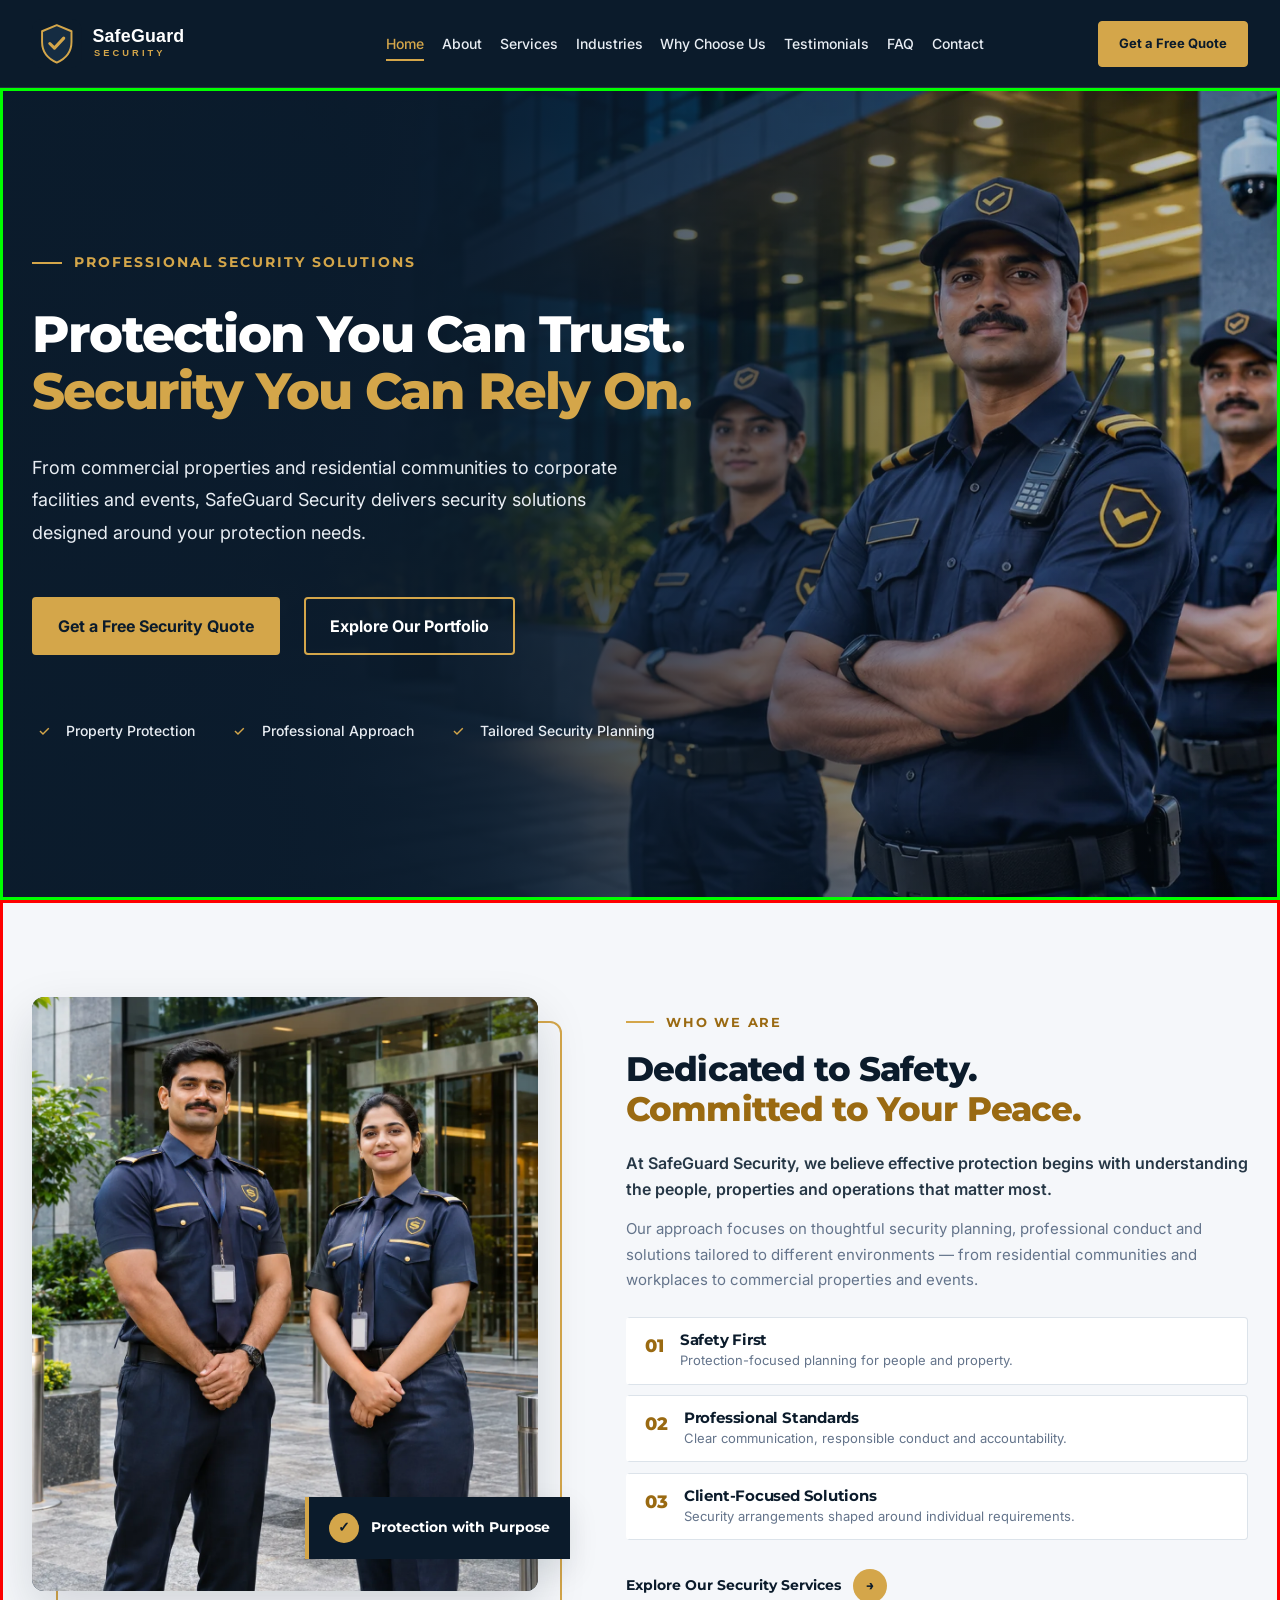
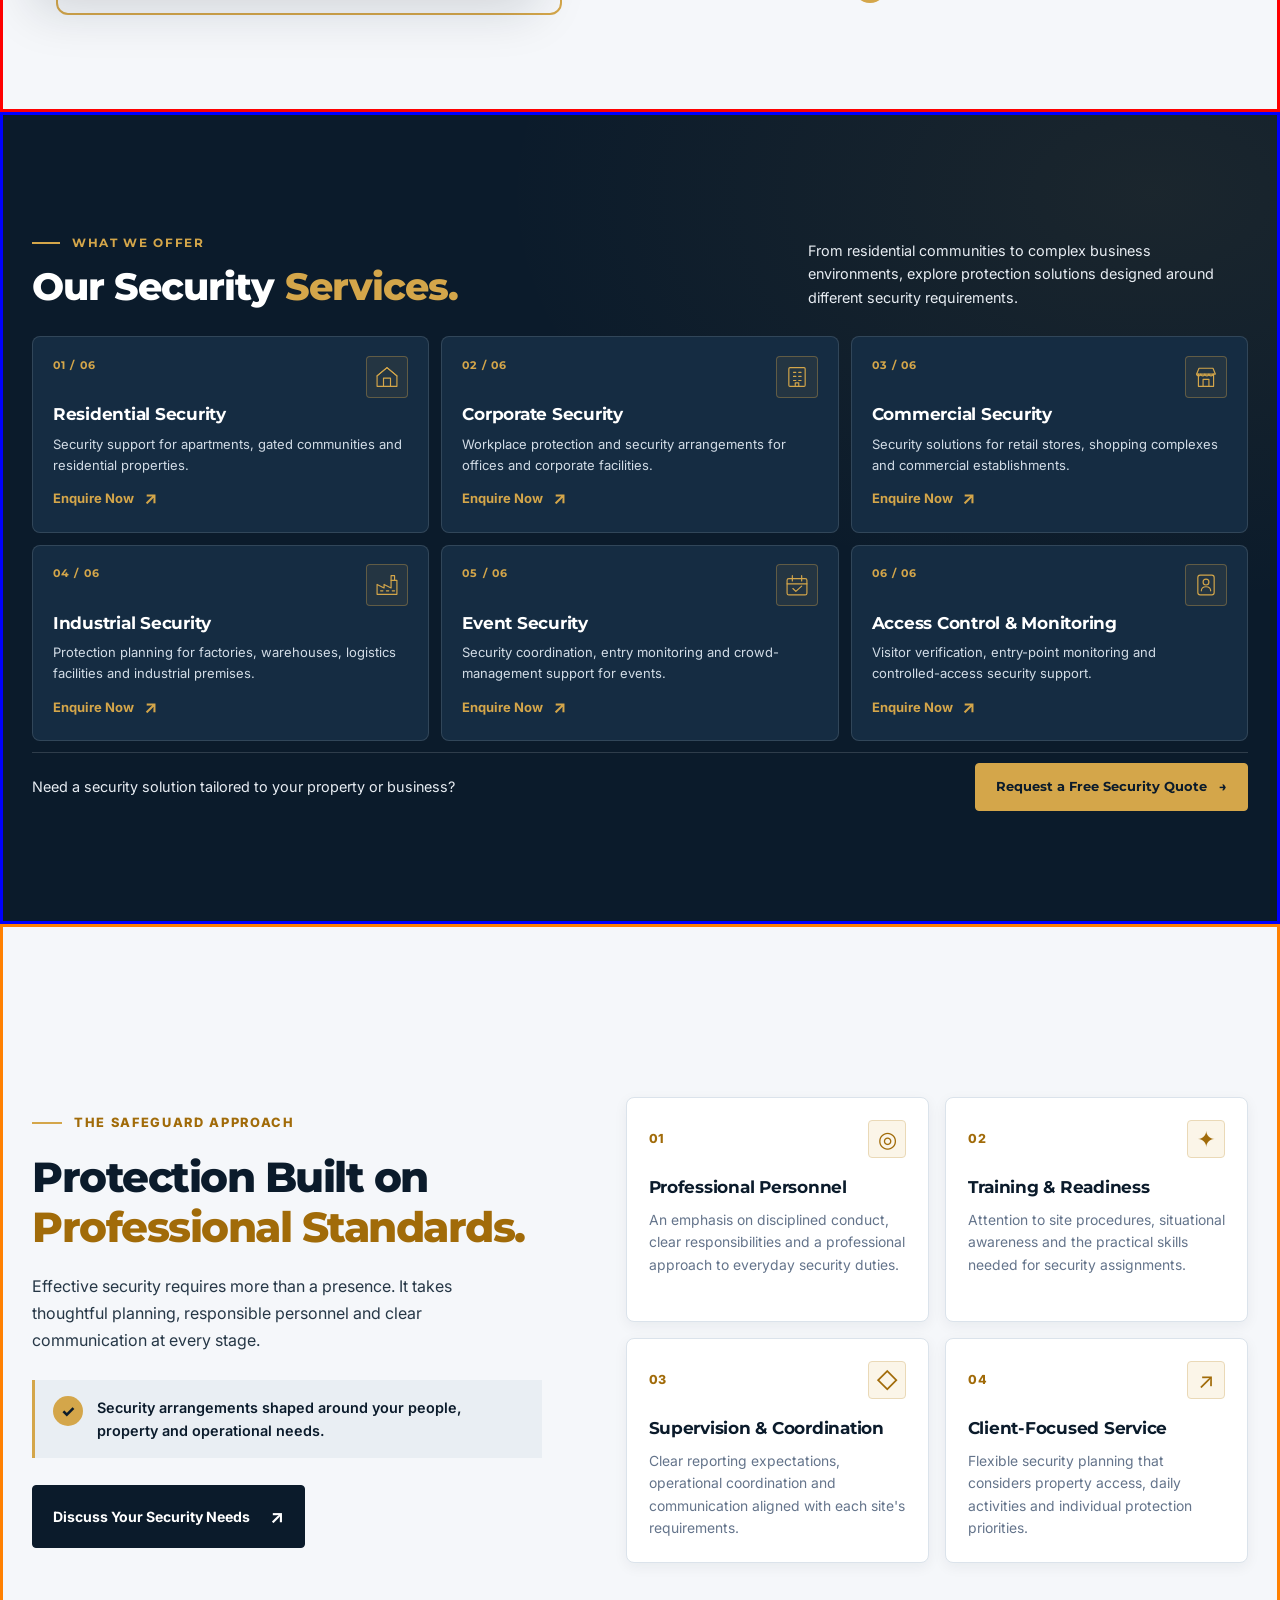
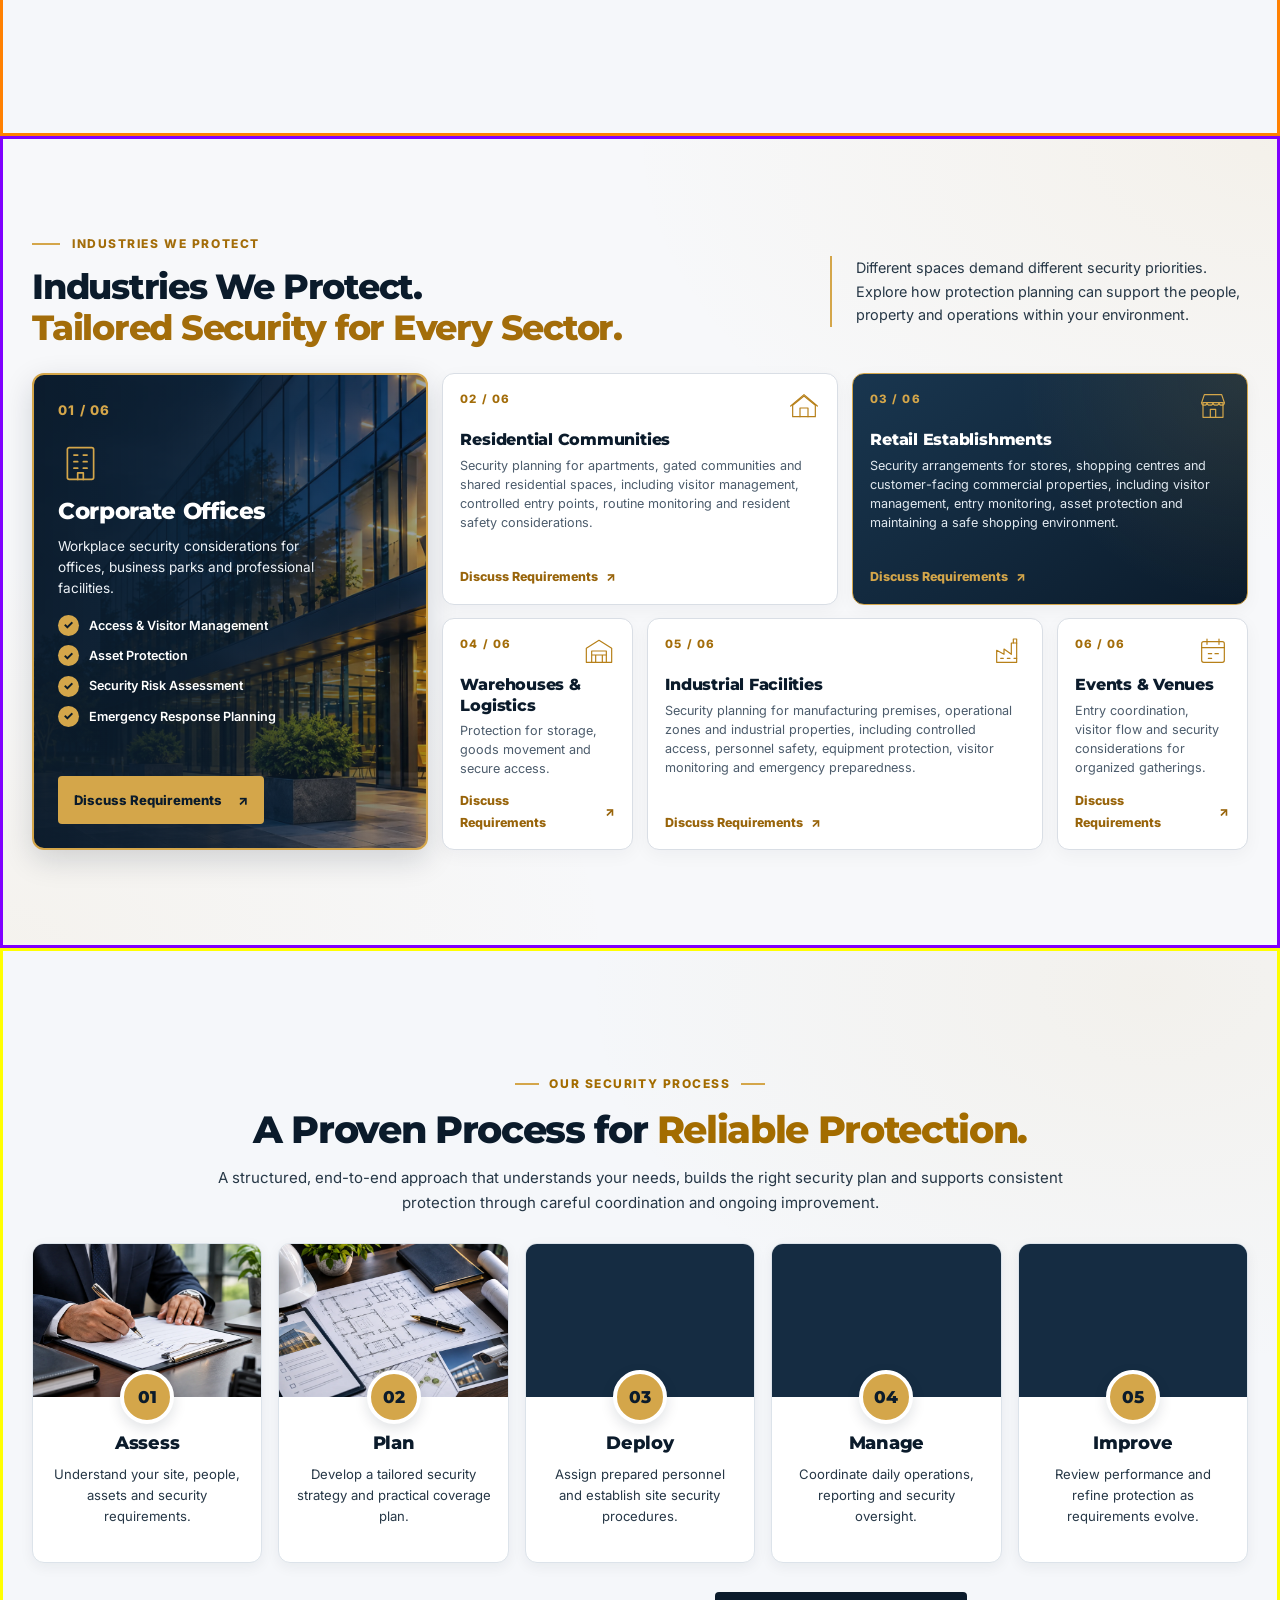
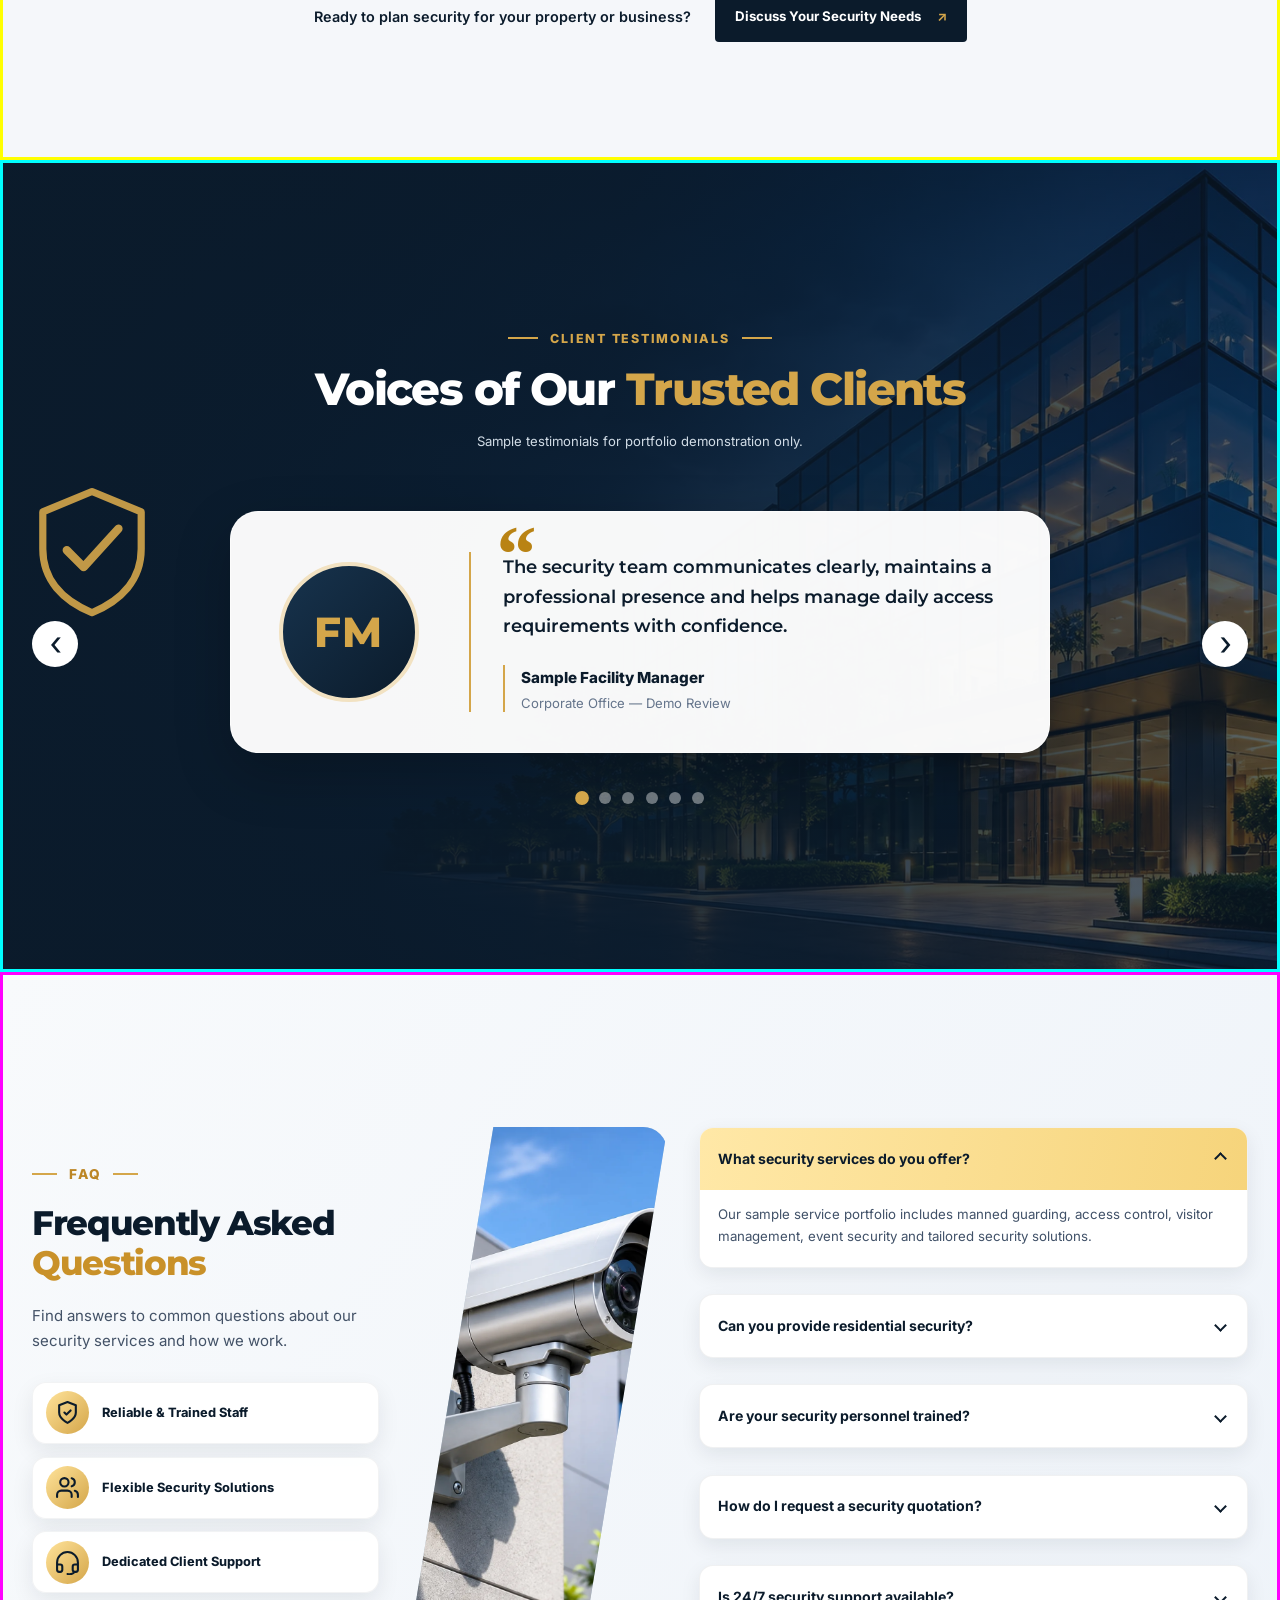
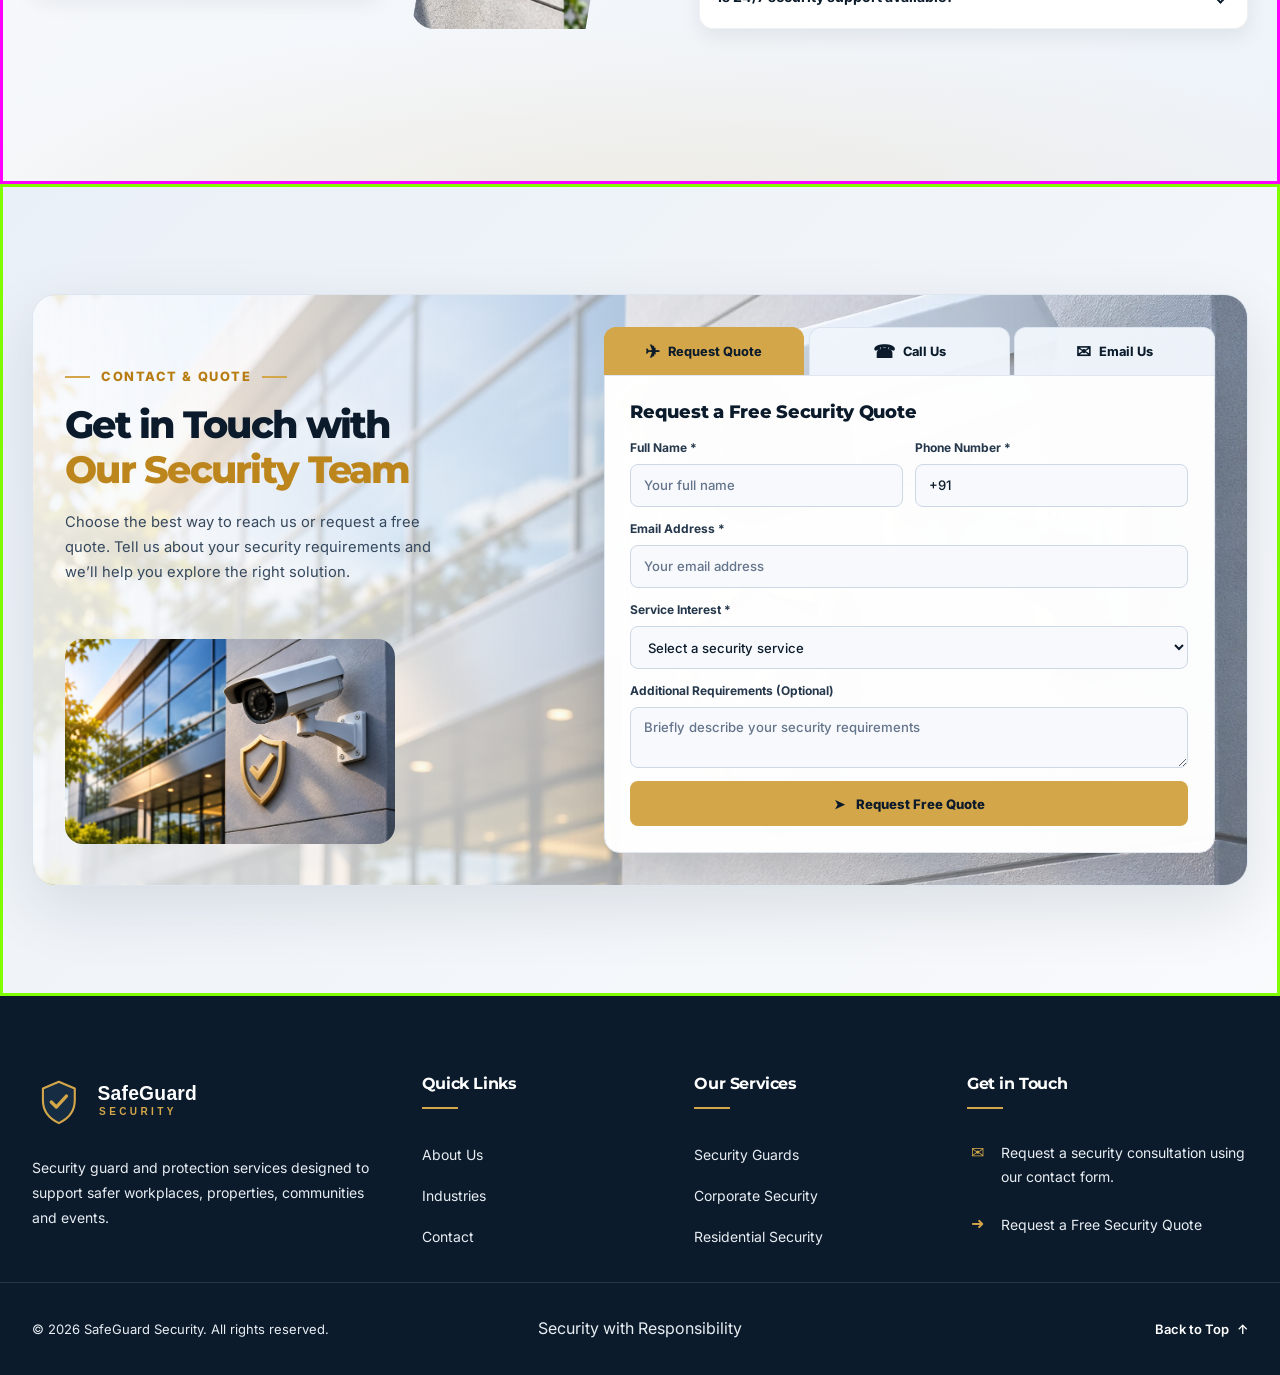
==== index.html @ 143a2416 "Initial commit: SafeGuard Security website" ====
<!doctype html>
<html lang="en">
  <head>
    <!-- SEO Metadata Started -->
    <meta charset="UTF-8" />
    <meta name="viewport" content="width=device-width, initial-scale=1.0" />

    <title>SafeGuard Security | Security Guard & Protection Services</title>

    <meta
      name="description"
      content="Explore professional security guard, property protection, event security and corporate security solutions from SafeGuard Security. Request a free security quote."
    />

    <meta name="robots" content="index, follow" />
    <meta name="theme-color" content="#0B1B2B" />
    <meta name="color-scheme" content="light" />

    <!-- Update canonical and social URLs after the live domain is confirmed. -->
    <!-- SEO Metadata Ended -->

    <!-- Social Sharing Metadata Started -->
    <meta property="og:type" content="website" />
    <meta
      property="og:title"
      content="SafeGuard Security | Security Guard & Protection Services"
    />
    <meta
      property="og:description"
      content="Professional security solutions for businesses, properties, events and communities. Explore our services and request a free quote."
    />
    <meta property="og:site_name" content="SafeGuard Security" />

    <meta name="twitter:card" content="summary" />
    <meta
      name="twitter:title"
      content="SafeGuard Security | Security Guard & Protection Services"
    />
    <meta
      name="twitter:description"
      content="Explore professional security guard and protection services from SafeGuard Security."
    />
    <!-- Social Sharing Metadata Ended -->

    <!-- Font Loading Started -->
    <link rel="preconnect" href="https://fonts.googleapis.com" />
    <link rel="preconnect" href="https://fonts.gstatic.com" crossorigin />

    <link
      href="https://fonts.googleapis.com/css2?family=Inter:wght@400;500;600;700&family=Montserrat:wght@500;600;700;800&display=swap"
      rel="stylesheet"
    />
    <!-- Font Loading Ended -->

    <!-- Favicon Started -->
    <link
      rel="icon"
      type="image/svg+xml"
      href="assets/images/logo/favicon.svg"
    />
    <!-- Favicon Ended -->

    <!-- Stylesheets Started -->
    <link rel="stylesheet" href="assets/css/variables.css" />
    <link rel="stylesheet" href="assets/css/base.css" />
    <link rel="stylesheet" href="assets/css/layout.css" />
    <link rel="stylesheet" href="assets/css/header.css" />
    <link rel="stylesheet" href="assets/css/footer.css" />
    <link rel="stylesheet" href="assets/css/landing-page.css" />
    <link rel="stylesheet" href="assets/css/responsive.css" />
    <!-- Stylesheets Ended -->

    <!-- Analytics Readiness Started -->
    <!-- Add the verified GA4 measurement ID after analytics setup. -->
    <!-- Analytics Readiness Ended -->
  </head>

  <body>
    <!-- Accessibility Skip Link Started -->
    <a class="skip-link" href="#main-content"> Skip to main content </a>
    <!-- Accessibility Skip Link Ended -->

    <!-- ==================================================
         HEADER SECTION STARTED
    ================================================== -->
    <header class="site-header" id="site-header">
      <div class="container site-header__inner">
        <!-- Brand Logo Started -->
        <a
          class="site-header__brand"
          href="#home"
          aria-label="SafeGuard Security - Home"
        >
          <img
            class="site-header__logo"
            src="assets/images/logo/safeguard-logo.svg"
            alt="SafeGuard Security"
            width="240"
            height="52"
          />
        </a>
        <!-- Brand Logo Ended -->

        <!-- Primary Navigation Started -->
        <nav
          class="site-nav"
          id="primary-navigation"
          aria-label="Primary navigation"
        >
          <ul class="site-nav__list">
            <li>
              <a
                class="site-nav__link is-active"
                href="#home"
                aria-current="location"
              >
                Home
              </a>
            </li>

            <li>
              <a class="site-nav__link" href="#about"> About </a>
            </li>

            <li>
              <a class="site-nav__link" href="#services"> Services </a>
            </li>

            <li>
              <a class="site-nav__link" href="#industries"> Industries </a>
            </li>

            <li>
              <a class="site-nav__link" href="#why-choose-us">
                Why Choose Us
              </a>
            </li>

            <li>
              <a class="site-nav__link" href="#testimonials"> Testimonials </a>
            </li>

            <li>
              <a class="site-nav__link" href="#faq"> FAQ </a>
            </li>

            <li>
              <a class="site-nav__link" href="#contact"> Contact </a>
            </li>
          </ul>
        </nav>
        <!-- Primary Navigation Ended -->

        <!-- Header Actions Started -->
        <div class="site-header__actions">
          <a class="site-header__cta" href="#contact"> Get a Free Quote </a>

          <button
            class="site-nav__toggle"
            type="button"
            aria-label="Open navigation menu"
            aria-controls="primary-navigation"
            aria-expanded="false"
          >
            <span class="site-nav__toggle-line"></span>
            <span class="site-nav__toggle-line"></span>
            <span class="site-nav__toggle-line"></span>
          </button>
        </div>
        <!-- Header Actions Ended -->
      </div>
    </header>
    <!-- ==================================================
         HEADER SECTION ENDED
    ================================================== -->

    <!-- ==================================================
         MAIN CONTENT STARTED
    ================================================== -->
    <main id="main-content">
      <!-- =================================================
     01. HOME (HERO) SECTION STARTED
================================================== -->

      <section class="hero" id="home" aria-labelledby="hero-title">
        <!-- Hero Background Started -->
        <div class="hero__background" aria-hidden="true">
          <img
            src="assets/images/hero/security-hero.webp"
            alt=""
            width="1920"
            height="1080"
            fetchpriority="high"
          />
        </div>

        <div class="hero__overlay" aria-hidden="true"></div>
        <!-- Hero Background Ended -->

        <div class="container">
          <div class="hero__content">
            <span class="hero__eyebrow"> Professional Security Solutions </span>

            <h1 class="hero__title" id="hero-title">
              Protection You Can Trust.
              <span class="hero__title-accent">
                Security You Can Rely On.
              </span>
            </h1>

            <p class="hero__description">
              From commercial properties and residential communities to
              corporate facilities and events, SafeGuard Security delivers
              security solutions designed around your protection needs.
            </p>

            <div class="hero__actions">
              <a class="btn btn--primary" href="#contact">
                Get a Free Security Quote
              </a>

              <a
                class="btn btn--outline"
                href="https://techglowsolutionsindia.github.io/techglow-solutions/"
                target="_blank"
                rel="noopener noreferrer"
              >
                Explore Our Portfolio
              </a>
            </div>

            <div class="hero__highlights" aria-label="Our security priorities">
              <span class="hero__highlight">
                <span class="hero__highlight-icon" aria-hidden="true">✓</span>
                Property Protection
              </span>

              <span class="hero__highlight">
                <span class="hero__highlight-icon" aria-hidden="true">✓</span>
                Professional Approach
              </span>

              <span class="hero__highlight">
                <span class="hero__highlight-icon" aria-hidden="true">✓</span>
                Tailored Security Planning
              </span>
            </div>
          </div>
        </div>
      </section>
      <!-- =================================================
     01. HOME (HERO) SECTION ENDED
================================================== -->

      <!-- =================================================
     02. ABOUT US SECTION STARTED
================================================== -->
      <section
        id="about"
        class="section about-section"
        aria-labelledby="about-title"
      >
        <div class="container">
          <div class="about-section__layout">
            <!-- About Visual Started -->
            <div class="about-section__visual">
              <div class="about-section__image-frame">
                <img
                  src="assets/images/about/security-team.webp"
                  alt="Professional security personnel standing outside a modern corporate building"
                  width="900"
                  height="1100"
                  loading="lazy"
                  decoding="async"
                />
              </div>

              <div class="about-section__image-accent" aria-hidden="true"></div>

              <div class="about-section__visual-label">
                <span
                  class="about-section__visual-label-icon"
                  aria-hidden="true"
                  >✓</span
                >
                <span>Protection with Purpose</span>
              </div>
            </div>
            <!-- About Visual Ended -->

            <!-- About Content Started -->
            <div class="about-section__content">
              <span class="about-section__eyebrow"> Who We Are </span>

              <h2 class="about-section__title" id="about-title">
                Dedicated to Safety.
                <span>Committed to Your Peace.</span>
              </h2>

              <p class="about-section__lead">
                At SafeGuard Security, we believe effective protection begins
                with understanding the people, properties and operations that
                matter most.
              </p>

              <p class="about-section__description">
                Our approach focuses on thoughtful security planning,
                professional conduct and solutions tailored to different
                environments — from residential communities and workplaces to
                commercial properties and events.
              </p>

              <!-- Security Commitments Started -->
              <div class="about-section__commitments">
                <div class="about-section__commitment">
                  <span class="about-section__commitment-number">01</span>
                  <div>
                    <h3>Safety First</h3>
                    <p>Protection-focused planning for people and property.</p>
                  </div>
                </div>

                <div class="about-section__commitment">
                  <span class="about-section__commitment-number">02</span>
                  <div>
                    <h3>Professional Standards</h3>
                    <p>
                      Clear communication, responsible conduct and
                      accountability.
                    </p>
                  </div>
                </div>

                <div class="about-section__commitment">
                  <span class="about-section__commitment-number">03</span>
                  <div>
                    <h3>Client-Focused Solutions</h3>
                    <p>
                      Security arrangements shaped around individual
                      requirements.
                    </p>
                  </div>
                </div>
              </div>
              <!-- Security Commitments Ended -->

              <a class="about-section__link" href="#services">
                Explore Our Security Services
                <span aria-hidden="true">→</span>
              </a>
            </div>
            <!-- About Content Ended -->
          </div>
        </div>
      </section>
      <!-- =================================================
     02. ABOUT US SECTION ENDED
================================================== -->

      <!-- =================================================
     03. OUR SECURITY SERVICES SECTION STARTED
================================================== -->
      <section
        id="services"
        class="section services-section"
        aria-labelledby="services-title"
      >
        <div class="container">
          <!-- Services Heading Started -->
          <div class="services-section__header">
            <div class="services-section__heading">
              <span class="services-section__eyebrow"> What We Offer </span>

              <h2 id="services-title" class="services-section__title">
                Our Security <span>Services.</span>
              </h2>
            </div>

            <p class="services-section__intro">
              From residential communities to complex business environments,
              explore protection solutions designed around different security
              requirements.
            </p>
          </div>
          <!-- Services Heading Ended -->

          <!-- Services Grid Started -->
          <div class="services-section__grid">
            <!-- Residential Security Started -->
            <article class="service-card">
              <div class="service-card__top">
                <span class="service-card__number">01 / 06</span>

                <span class="service-card__icon" aria-hidden="true">
                  <svg viewBox="0 0 48 48" fill="none">
                    <path d="M7 22L24 8L41 22V40H7V22Z" />
                    <path d="M18 40V26H30V40" />
                    <path d="M7 22L24 8L41 22" />
                  </svg>
                </span>
              </div>

              <h3 class="service-card__title">Residential Security</h3>

              <p class="service-card__description">
                Security support for apartments, gated communities and
                residential properties.
              </p>

              <a
                class="service-card__link"
                href="#contact"
                aria-label="Enquire about residential security"
              >
                Enquire Now <span aria-hidden="true">↗</span>
              </a>
            </article>
            <!-- Residential Security Ended -->

            <!-- Corporate Security Started -->
            <article class="service-card">
              <div class="service-card__top">
                <span class="service-card__number">02 / 06</span>

                <span class="service-card__icon" aria-hidden="true">
                  <svg viewBox="0 0 48 48" fill="none">
                    <rect x="10" y="8" width="28" height="32" rx="2" />
                    <path
                      d="M18 16H22M27 16H31M18 23H22M27 23H31M18 30H22M27 30H31"
                    />
                    <path d="M21 40V34H27V40" />
                  </svg>
                </span>
              </div>

              <h3 class="service-card__title">Corporate Security</h3>

              <p class="service-card__description">
                Workplace protection and security arrangements for offices and
                corporate facilities.
              </p>

              <a
                class="service-card__link"
                href="#contact"
                aria-label="Enquire about corporate security"
              >
                Enquire Now <span aria-hidden="true">↗</span>
              </a>
            </article>
            <!-- Corporate Security Ended -->

            <!-- Commercial Security Started -->
            <article class="service-card">
              <div class="service-card__top">
                <span class="service-card__number">03 / 06</span>

                <span class="service-card__icon" aria-hidden="true">
                  <svg viewBox="0 0 48 48" fill="none">
                    <path d="M8 19H40L36 9H12L8 19Z" />
                    <path d="M11 19V40H37V19" />
                    <path d="M19 40V28H29V40" />
                    <path
                      d="M8 19C8 23 15 23 15 19C15 23 22 23 22 19C22 23 29 23 29 19C29 23 36 23 36 19"
                    />
                  </svg>
                </span>
              </div>

              <h3 class="service-card__title">Commercial Security</h3>

              <p class="service-card__description">
                Security solutions for retail stores, shopping complexes and
                commercial establishments.
              </p>

              <a
                class="service-card__link"
                href="#contact"
                aria-label="Enquire about commercial security"
              >
                Enquire Now <span aria-hidden="true">↗</span>
              </a>
            </article>
            <!-- Commercial Security Ended -->

            <!-- Industrial Security Started -->
            <article class="service-card">
              <div class="service-card__top">
                <span class="service-card__number">04 / 06</span>

                <span class="service-card__icon" aria-hidden="true">
                  <svg viewBox="0 0 48 48" fill="none">
                    <path d="M7 40V23L19 29V23L31 29V16H41V40H7Z" />
                    <path d="M31 16V8H37V16" />
                    <path d="M13 34H17M23 34H27M33 34H37" />
                  </svg>
                </span>
              </div>

              <h3 class="service-card__title">Industrial Security</h3>

              <p class="service-card__description">
                Protection planning for factories, warehouses, logistics
                facilities and industrial premises.
              </p>

              <a
                class="service-card__link"
                href="#contact"
                aria-label="Enquire about industrial security"
              >
                Enquire Now <span aria-hidden="true">↗</span>
              </a>
            </article>
            <!-- Industrial Security Ended -->

            <!-- Event Security Started -->
            <article class="service-card">
              <div class="service-card__top">
                <span class="service-card__number">05 / 06</span>

                <span class="service-card__icon" aria-hidden="true">
                  <svg viewBox="0 0 48 48" fill="none">
                    <rect x="7" y="13" width="34" height="28" rx="3" />
                    <path d="M7 22H41M16 8V17M32 8V17" />
                    <path d="M17 30L22 35L32 26" />
                  </svg>
                </span>
              </div>

              <h3 class="service-card__title">Event Security</h3>

              <p class="service-card__description">
                Security coordination, entry monitoring and crowd-management
                support for events.
              </p>

              <a
                class="service-card__link"
                href="#contact"
                aria-label="Enquire about event security"
              >
                Enquire Now <span aria-hidden="true">↗</span>
              </a>
            </article>
            <!-- Event Security Ended -->

            <!-- Access Control Started -->
            <article class="service-card">
              <div class="service-card__top">
                <span class="service-card__number">06 / 06</span>

                <span class="service-card__icon" aria-hidden="true">
                  <svg viewBox="0 0 48 48" fill="none">
                    <rect x="10" y="7" width="28" height="34" rx="4" />
                    <circle cx="24" cy="19" r="5" />
                    <path d="M16 34C16 29 19 27 24 27C29 27 32 29 32 34" />
                  </svg>
                </span>
              </div>

              <h3 class="service-card__title">Access Control & Monitoring</h3>

              <p class="service-card__description">
                Visitor verification, entry-point monitoring and
                controlled-access security support.
              </p>

              <a
                class="service-card__link"
                href="#contact"
                aria-label="Enquire about access control and monitoring"
              >
                Enquire Now <span aria-hidden="true">↗</span>
              </a>
            </article>
            <!-- Access Control Ended -->
          </div>
          <!-- Services Grid Ended -->

          <!-- Services Bottom CTA Started -->
          <div class="services-section__bottom">
            <p>
              Need a security solution tailored to your property or business?
            </p>

            <a class="services-section__cta" href="#contact">
              Request a Free Security Quote
              <span aria-hidden="true">→</span>
            </a>
          </div>
          <!-- Services Bottom CTA Ended -->
        </div>
      </section>
      <!-- =================================================
     03. OUR SECURITY SERVICES SECTION ENDED
================================================== -->

      <!-- =================================================
     04. WHY CHOOSE US SECTION STARTED
================================================== -->
      <section
        id="why-choose-us"
        class="section why-choose-us-section"
        aria-labelledby="why-choose-us-title"
      >
        <div class="container">
          <div class="why-choose-us-section__layout">
            <!-- Why Choose Us Introduction Started -->
            <div class="why-choose-us-section__intro">
              <p class="why-choose-us-section__eyebrow">
                THE SAFEGUARD APPROACH
              </p>

              <h2 class="why-choose-us-section__title" id="why-choose-us-title">
                Protection Built on
                <span>Professional Standards.</span>
              </h2>

              <p class="why-choose-us-section__description">
                Effective security requires more than a presence. It takes
                thoughtful planning, responsible personnel and clear
                communication at every stage.
              </p>

              <div class="why-choose-us-section__statement">
                <span
                  class="why-choose-us-section__statement-icon"
                  aria-hidden="true"
                >
                  ✓
                </span>
                <p>
                  Security arrangements shaped around your people, property and
                  operational needs.
                </p>
              </div>

              <a class="why-choose-us-section__cta" href="#contact">
                Discuss Your Security Needs
                <span aria-hidden="true">↗</span>
              </a>
            </div>
            <!-- Why Choose Us Introduction Ended -->

            <!-- Why Choose Us Benefits Started -->
            <div class="why-choose-us-section__benefits">
              <article class="why-benefit">
                <div class="why-benefit__heading">
                  <span class="why-benefit__number">01</span>
                  <span class="why-benefit__symbol" aria-hidden="true">◎</span>
                </div>

                <h3>Professional Personnel</h3>
                <p>
                  An emphasis on disciplined conduct, clear responsibilities and
                  a professional approach to everyday security duties.
                </p>
              </article>

              <article class="why-benefit">
                <div class="why-benefit__heading">
                  <span class="why-benefit__number">02</span>
                  <span class="why-benefit__symbol" aria-hidden="true">✦</span>
                </div>

                <h3>Training &amp; Readiness</h3>
                <p>
                  Attention to site procedures, situational awareness and the
                  practical skills needed for security assignments.
                </p>
              </article>

              <article class="why-benefit">
                <div class="why-benefit__heading">
                  <span class="why-benefit__number">03</span>
                  <span class="why-benefit__symbol" aria-hidden="true">◇</span>
                </div>

                <h3>Supervision &amp; Coordination</h3>
                <p>
                  Clear reporting expectations, operational coordination and
                  communication aligned with each site's requirements.
                </p>
              </article>

              <article class="why-benefit">
                <div class="why-benefit__heading">
                  <span class="why-benefit__number">04</span>
                  <span class="why-benefit__symbol" aria-hidden="true">↗</span>
                </div>

                <h3>Client-Focused Service</h3>
                <p>
                  Flexible security planning that considers property access,
                  daily activities and individual protection priorities.
                </p>
              </article>
            </div>
            <!-- Why Choose Us Benefits Ended -->
          </div>
        </div>
      </section>
      <!-- =================================================
     04. WHY CHOOSE US SECTION ENDED
================================================== -->

      <!-- =================================================
     05. INDUSTRIES WE PROTECT SECTION STARTED
================================================== -->
      <section
        id="industries"
        class="section industries-section"
        aria-labelledby="industries-title"
      >
        <div class="container">
          <!-- Industries Heading Started -->
          <div class="industries-section__header">
            <div class="industries-section__heading">
              <p class="industries-section__eyebrow">INDUSTRIES WE PROTECT</p>

              <h2 id="industries-title" class="industries-section__title">
                Industries We Protect.
                <span>Tailored Security for Every Sector.</span>
              </h2>
            </div>

            <p class="industries-section__intro">
              Different spaces demand different security priorities. Explore how
              protection planning can support the people, property and
              operations within your environment.
            </p>
          </div>
          <!-- Industries Heading Ended -->

          <!-- Industries Grid Started -->
          <div class="industries-section__grid">
            <!-- Corporate Offices Featured Card Started -->
            <article class="industry-tile industry-tile--featured">
              <div class="industry-tile__content">
                <span class="industry-tile__number">01 / 06</span>

                <svg viewBox="0 0 48 48" fill="none" aria-hidden="true">
                  <rect x="10" y="7" width="28" height="34" rx="2" />
                  <path
                    d="M17 15h4m6 0h4M17 22h4m6 0h4M17 29h4m6 0h4M21 41v-7h6v7"
                  />
                </svg>

                <h3>Corporate Offices</h3>

                <p>
                  Workplace security considerations for offices, business parks
                  and professional facilities.
                </p>

                <ul class="industry-tile__features">
                  <li>Access &amp; Visitor Management</li>
                  <li>Asset Protection</li>
                  <li>Security Risk Assessment</li>
                  <li>Emergency Response Planning</li>
                </ul>

                <a
                  href="#contact"
                  class="industry-tile__featured-cta"
                  aria-label="Discuss corporate office security requirements"
                >
                  Discuss Requirements
                  <span aria-hidden="true">↗</span>
                </a>
              </div>
            </article>
            <!-- Corporate Offices Featured Card Ended -->

            <!-- Residential Communities Started -->
            <article class="industry-tile industry-tile--residential">
              <div class="industry-tile__top">
                <span class="industry-tile__number">02 / 06</span>
                <svg viewBox="0 0 48 48" fill="none" aria-hidden="true">
                  <path d="M7 23 24 9l17 14v17H7V23Z" />
                  <path d="M18 40V27h12v13M4 24l20-17 20 17" />
                </svg>
              </div>

              <h3>Residential Communities</h3>

              <p>
                Security planning for apartments, gated communities and shared
                residential spaces, including visitor management, controlled
                entry points, routine monitoring and resident safety
                considerations.
              </p>

              <a
                href="#contact"
                aria-label="Discuss residential community security requirements"
              >
                Discuss Requirements <span aria-hidden="true">↗</span>
              </a>
            </article>
            <!-- Residential Communities Ended -->

            <!-- Retail Establishments Started -->
            <article class="industry-tile industry-tile--retail">
              <div class="industry-tile__top">
                <span class="industry-tile__number">03 / 06</span>
                <svg viewBox="0 0 48 48" fill="none" aria-hidden="true">
                  <path d="M9 19h30v22H9V19ZM7 19l4-12h26l4 12" />
                  <path
                    d="M7 19c0 5 8 5 8 0 0 5 9 5 9 0 0 5 9 5 9 0 0 5 8 5 8 0M20 41V29h8v12"
                  />
                </svg>
              </div>

              <h3>Retail Establishments</h3>

              <p>
                Security arrangements for stores, shopping centres and
                customer-facing commercial properties, including visitor
                management, entry monitoring, asset protection and maintaining a
                safe shopping environment.
              </p>

              <a
                href="#contact"
                aria-label="Discuss retail establishment security requirements"
              >
                Discuss Requirements <span aria-hidden="true">↗</span>
              </a>
            </article>
            <!-- Retail Establishments Ended -->

            <!-- Warehouses and Logistics Started -->
            <article class="industry-tile industry-tile--warehouses">
              <div class="industry-tile__top">
                <span class="industry-tile__number">04 / 06</span>
                <svg viewBox="0 0 48 48" fill="none" aria-hidden="true">
                  <path d="M5 20 24 8l19 12v21H5V20Z" />
                  <path d="M13 41V24h22v17M13 30h22M19 30v11m10-11v11" />
                </svg>
              </div>

              <h3>Warehouses &amp; Logistics</h3>

              <p>Protection for storage, goods movement and secure access.</p>

              <a
                href="#contact"
                aria-label="Discuss warehouse and logistics security requirements"
              >
                Discuss Requirements <span aria-hidden="true">↗</span>
              </a>
            </article>
            <!-- Warehouses and Logistics Ended -->

            <!-- Industrial Facilities Started -->
            <article class="industry-tile industry-tile--industrial">
              <div class="industry-tile__top">
                <span class="industry-tile__number">05 / 06</span>
                <svg viewBox="0 0 48 48" fill="none" aria-hidden="true">
                  <path d="M7 41V23l11 6v-8l11 8V12h8v29H7Z" />
                  <path d="M13 35h4m6 0h4m6 0h4M32 12V6h5v6" />
                </svg>
              </div>

              <h3>Industrial Facilities</h3>

              <p>
                Security planning for manufacturing premises, operational zones
                and industrial properties, including controlled access,
                personnel safety, equipment protection, visitor monitoring and
                emergency preparedness.
              </p>

              <a
                href="#contact"
                aria-label="Discuss industrial facility security requirements"
              >
                Discuss Requirements <span aria-hidden="true">↗</span>
              </a>
            </article>
            <!-- Industrial Facilities Ended -->

            <!-- Events and Venues Started -->
            <article class="industry-tile industry-tile--events">
              <div class="industry-tile__top">
                <span class="industry-tile__number">06 / 06</span>
                <svg viewBox="0 0 48 48" fill="none" aria-hidden="true">
                  <rect x="7" y="10" width="34" height="31" rx="3" />
                  <path d="M15 6v8m18-8v8M7 19h34M17 28h5m5 0h5M17 35h5" />
                </svg>
              </div>

              <h3>Events &amp; Venues</h3>

              <p>
                Entry coordination, visitor flow and security considerations for
                organized gatherings.
              </p>

              <a
                href="#contact"
                aria-label="Discuss event and venue security requirements"
              >
                Discuss Requirements <span aria-hidden="true">↗</span>
              </a>
            </article>
            <!-- Events and Venues Ended -->
          </div>
          <!-- Industries Grid Ended -->
        </div>
      </section>
      <!-- =================================================
     05. INDUSTRIES WE PROTECT SECTION ENDED
================================================== -->

      <!-- =================================================
     06. OUR SECURITY PROCESS SECTION STARTED
================================================== -->
      <section
        id="process"
        class="section process-section"
        aria-labelledby="process-title"
      >
        <div class="container">
          <!-- Process Heading Started -->
          <div class="process-section__header">
            <p class="process-section__eyebrow">OUR SECURITY PROCESS</p>

            <h2 id="process-title" class="process-section__title">
              A Proven Process for
              <span>Reliable Protection.</span>
            </h2>

            <p class="process-section__intro">
              A structured, end-to-end approach that understands your needs,
              builds the right security plan and supports consistent protection
              through careful coordination and ongoing improvement.
            </p>
          </div>
          <!-- Process Heading Ended -->

          <!-- Process Steps Started -->
          <ol class="process-section__grid">
            <!-- Assess Started -->
            <li class="process-card">
              <div class="process-card__image">
                <img
                  src="assets/images/process/process-assess.webp"
                  alt="Security professional reviewing a site assessment checklist"
                  width="480"
                  height="300"
                  loading="lazy"
                  decoding="async"
                />
              </div>

              <div class="process-card__body">
                <span class="process-card__number" aria-hidden="true">01</span>
                <h3>Assess</h3>
                <p>
                  Understand your site, people, assets and security
                  requirements.
                </p>
              </div>
            </li>
            <!-- Assess Ended -->

            <!-- Plan Started -->
            <li class="process-card">
              <div class="process-card__image">
                <img
                  src="assets/images/process/process-plan.webp"
                  alt="Security planning documents and building layout on a desk"
                  width="480"
                  height="300"
                  loading="lazy"
                  decoding="async"
                />
              </div>

              <div class="process-card__body">
                <span class="process-card__number" aria-hidden="true">02</span>
                <h3>Plan</h3>
                <p>
                  Develop a tailored security strategy and practical coverage
                  plan.
                </p>
              </div>
            </li>
            <!-- Plan Ended -->

            <!-- Deploy Started -->
            <li class="process-card">
              <div class="process-card__image">
                <img
                  src="assets/images/process/process-deploy.webp"
                  alt="Uniformed security personnel preparing for deployment"
                  width="480"
                  height="300"
                  loading="lazy"
                  decoding="async"
                />
              </div>

              <div class="process-card__body">
                <span class="process-card__number" aria-hidden="true">03</span>
                <h3>Deploy</h3>
                <p>
                  Assign prepared personnel and establish site security
                  procedures.
                </p>
              </div>
            </li>
            <!-- Deploy Ended -->

            <!-- Manage Started -->
            <li class="process-card">
              <div class="process-card__image">
                <img
                  src="assets/images/process/process-manage.webp"
                  alt="Security control room displaying multiple surveillance feeds"
                  width="480"
                  height="300"
                  loading="lazy"
                  decoding="async"
                />
              </div>

              <div class="process-card__body">
                <span class="process-card__number" aria-hidden="true">04</span>
                <h3>Manage</h3>
                <p>
                  Coordinate daily operations, reporting and security oversight.
                </p>
              </div>
            </li>
            <!-- Manage Ended -->

            <!-- Improve Started -->
            <li class="process-card">
              <div class="process-card__image">
                <img
                  src="assets/images/process/process-improve.webp"
                  alt="Professional reviewing security performance charts on a tablet"
                  width="480"
                  height="300"
                  loading="lazy"
                  decoding="async"
                />
              </div>

              <div class="process-card__body">
                <span class="process-card__number" aria-hidden="true">05</span>
                <h3>Improve</h3>
                <p>
                  Review performance and refine protection as requirements
                  evolve.
                </p>
              </div>
            </li>
            <!-- Improve Ended -->
          </ol>
          <!-- Process Steps Ended -->

          <!-- Process Footer Started -->
          <div class="process-section__footer">
            <p>Ready to plan security for your property or business?</p>

            <a href="#contact" class="process-section__cta">
              Discuss Your Security Needs
              <span aria-hidden="true">↗</span>
            </a>
          </div>
          <!-- Process Footer Ended -->
        </div>
      </section>
      <!-- =================================================
     06. OUR SECURITY PROCESS SECTION ENDED
================================================== -->

      <!-- =================================================
     07. TESTIMONIALS SECTION STARTED
================================================== -->
      <section
        id="testimonials"
        class="section testimonials-section"
        aria-labelledby="testimonials-title"
      >
        <div class="container">
          <!-- Testimonials Heading Started -->
          <div class="testimonials-section__heading">
            <p class="testimonials-section__eyebrow">CLIENT TESTIMONIALS</p>

            <h2 id="testimonials-title" class="testimonials-section__title">
              Voices of Our <span>Trusted Clients</span>
            </h2>

            <p class="testimonials-section__notice">
              Sample testimonials for portfolio demonstration only.
            </p>
          </div>
          <!-- Testimonials Heading Ended -->

          <!-- Testimonials Carousel Started -->
          <div
            class="testimonials-carousel"
            role="region"
            aria-roledescription="carousel"
            aria-label="Sample client testimonials"
          >
            <!-- Decorative Shield Started -->
            <div class="testimonials-carousel__shield" aria-hidden="true">
              <svg viewBox="0 0 100 112" fill="none">
                <path
                  d="M50 6 91 23v31c0 26-17 43-41 53C26 97 9 80 9 54V23L50 6Z"
                  stroke="currentColor"
                  stroke-width="6"
                  stroke-linejoin="round"
                />
                <path
                  d="m29 55 14 14 29-32"
                  stroke="currentColor"
                  stroke-width="7"
                  stroke-linecap="round"
                  stroke-linejoin="round"
                />
              </svg>
            </div>
            <!-- Decorative Shield Ended -->

            <!-- Previous Button Started -->
            <button
              class="testimonials-carousel__arrow testimonials-carousel__arrow--prev"
              type="button"
              aria-label="Previous testimonial"
              aria-controls="testimonials-track"
            >
              <span aria-hidden="true">‹</span>
            </button>
            <!-- Previous Button Ended -->

            <!-- Testimonial Slides Started -->
            <div
              id="testimonials-track"
              class="testimonials-carousel__track"
              aria-live="polite"
              aria-atomic="true"
            >
              <!-- Testimonial 01 Started -->
              <article
                id="testimonial-slide-1"
                class="testimonial-slide is-active"
                role="group"
                aria-roledescription="slide"
                aria-label="1 of 3"
                aria-hidden="false"
              >
                <div class="testimonial-slide__avatar" aria-hidden="true">
                  <span>FM</span>
                </div>

                <div class="testimonial-slide__content">
                  <span
                    class="testimonial-slide__quote-mark"
                    aria-hidden="true"
                  >
                    “
                  </span>

                  <blockquote>
                    <p>
                      The security team communicates clearly, maintains a
                      professional presence and helps manage daily access
                      requirements with confidence.
                    </p>
                  </blockquote>

                  <div class="testimonial-slide__author">
                    <span class="testimonial-slide__author-name">
                      Sample Facility Manager
                    </span>
                    <span class="testimonial-slide__author-role">
                      Corporate Office — Demo Review
                    </span>
                  </div>
                </div>
              </article>
              <!-- Testimonial 01 Ended -->

              <!-- Testimonial 02 Started -->
              <article
                id="testimonial-slide-2"
                class="testimonial-slide"
                role="group"
                aria-roledescription="slide"
                aria-label="2 of 3"
                aria-hidden="true"
                hidden
              >
                <div class="testimonial-slide__avatar" aria-hidden="true">
                  <span>RM</span>
                </div>

                <div class="testimonial-slide__content">
                  <span
                    class="testimonial-slide__quote-mark"
                    aria-hidden="true"
                  >
                    “
                  </span>

                  <blockquote>
                    <p>
                      A thoughtful approach to visitor management and
                      residential safety makes everyday coordination easier,
                      more efficient and reliable for our community.
                    </p>
                  </blockquote>

                  <div class="testimonial-slide__author">
                    <span class="testimonial-slide__author-name">
                      Sample Resident Representative
                    </span>
                    <span class="testimonial-slide__author-role">
                      Residential Community — Demo Review
                    </span>
                  </div>
                </div>
              </article>
              <!-- Testimonial 02 Ended -->

              <!-- Testimonial 03 Started -->
              <article
                id="testimonial-slide-3"
                class="testimonial-slide"
                role="group"
                aria-roledescription="slide"
                aria-label="3 of 3"
                aria-hidden="true"
                hidden
              >
                <div class="testimonial-slide__avatar" aria-hidden="true">
                  <span>OM</span>
                </div>

                <div class="testimonial-slide__content">
                  <span
                    class="testimonial-slide__quote-mark"
                    aria-hidden="true"
                  >
                    “
                  </span>

                  <blockquote>
                    <p>
                      Clear security procedures, coordinated entry checks and
                      consistent communication support smoother, safer and more
                      efficient daily operations across our facility.
                    </p>
                  </blockquote>

                  <div class="testimonial-slide__author">
                    <span class="testimonial-slide__author-name">
                      Sample Operations Manager
                    </span>
                    <span class="testimonial-slide__author-role">
                      Industrial Facility — Demo Review
                    </span>
                  </div>
                </div>
              </article>
              <!-- Testimonial 03 Ended -->

              <!-- Testimonial 04 Started -->
              <article
                id="testimonial-slide-4"
                class="testimonial-slide"
                role="group"
                aria-roledescription="slide"
                aria-label="4 of 6"
                aria-hidden="true"
                hidden
              >
                <div class="testimonial-slide__avatar" aria-hidden="true">
                  <span>SM</span>
                </div>

                <div class="testimonial-slide__content">
                  <span
                    class="testimonial-slide__quote-mark"
                    aria-hidden="true"
                  >
                    “
                  </span>

                  <blockquote>
                    <p>
                      Professional security coordination, attentive staff and
                      organized visitor checks help maintain a welcoming, secure
                      environment throughout our shopping centre.
                    </p>
                  </blockquote>

                  <div class="testimonial-slide__author">
                    <span class="testimonial-slide__author-name">
                      Sample Store Manager
                    </span>
                    <span class="testimonial-slide__author-role">
                      Retail Establishment — Demo Review
                    </span>
                  </div>
                </div>
              </article>
              <!-- Testimonial 04 Ended -->

              <!-- Testimonial 05 Started -->
              <article
                id="testimonial-slide-5"
                class="testimonial-slide"
                role="group"
                aria-roledescription="slide"
                aria-label="5 of 6"
                aria-hidden="true"
                hidden
              >
                <div class="testimonial-slide__avatar" aria-hidden="true">
                  <span>WM</span>
                </div>

                <div class="testimonial-slide__content">
                  <span
                    class="testimonial-slide__quote-mark"
                    aria-hidden="true"
                  >
                    “
                  </span>

                  <blockquote>
                    <p>
                      Reliable access monitoring, clear reporting and
                      coordinated security support keep warehouse activities
                      organized, efficient and protected throughout daily
                      operations.
                    </p>
                  </blockquote>

                  <div class="testimonial-slide__author">
                    <span class="testimonial-slide__author-name">
                      Sample Warehouse Manager
                    </span>
                    <span class="testimonial-slide__author-role">
                      Warehouse &amp; Logistics — Demo Review
                    </span>
                  </div>
                </div>
              </article>
              <!-- Testimonial 05 Ended -->

              <!-- Testimonial 06 Started -->
              <article
                id="testimonial-slide-6"
                class="testimonial-slide"
                role="group"
                aria-roledescription="slide"
                aria-label="6 of 6"
                aria-hidden="true"
                hidden
              >
                <div class="testimonial-slide__avatar" aria-hidden="true">
                  <span>EC</span>
                </div>

                <div class="testimonial-slide__content">
                  <span
                    class="testimonial-slide__quote-mark"
                    aria-hidden="true"
                  >
                    “
                  </span>

                  <blockquote>
                    <p>
                      Effective entry coordination, professional security
                      personnel and clear communication help maintain orderly
                      guest movement and a safer experience throughout our
                      events.
                    </p>
                  </blockquote>

                  <div class="testimonial-slide__author">
                    <span class="testimonial-slide__author-name">
                      Sample Event Coordinator
                    </span>
                    <span class="testimonial-slide__author-role">
                      Events &amp; Venues — Demo Review
                    </span>
                  </div>
                </div>
              </article>
              <!-- Testimonial 06 Ended -->
            </div>
            <!-- Testimonial Slides Ended -->

            <!-- Next Button Started -->
            <button
              class="testimonials-carousel__arrow testimonials-carousel__arrow--next"
              type="button"
              aria-label="Next testimonial"
              aria-controls="testimonials-track"
            >
              <span aria-hidden="true">›</span>
            </button>
            <!-- Next Button Ended -->

            <!-- Carousel Pagination Started -->
            <div
              class="testimonials-carousel__pagination"
              role="group"
              aria-label="Choose a testimonial"
            >
              <button
                class="testimonials-carousel__dot is-active"
                type="button"
                aria-label="Show testimonial 1"
                aria-controls="testimonial-slide-1"
                aria-pressed="true"
              ></button>

              <button
                class="testimonials-carousel__dot"
                type="button"
                aria-label="Show testimonial 2"
                aria-controls="testimonial-slide-2"
                aria-pressed="false"
              ></button>

              <button
                class="testimonials-carousel__dot"
                type="button"
                aria-label="Show testimonial 3"
                aria-controls="testimonial-slide-3"
                aria-pressed="false"
              ></button>

              <button
                class="testimonials-carousel__dot"
                type="button"
                aria-label="Show testimonial 4"
                aria-controls="testimonial-slide-4"
                aria-pressed="false"
              ></button>

              <button
                class="testimonials-carousel__dot"
                type="button"
                aria-label="Show testimonial 5"
                aria-controls="testimonial-slide-5"
                aria-pressed="false"
              ></button>

              <button
                class="testimonials-carousel__dot"
                type="button"
                aria-label="Show testimonial 6"
                aria-controls="testimonial-slide-6"
                aria-pressed="false"
              ></button>
            </div>
            <!-- Carousel Pagination Ended -->
          </div>
          <!-- Testimonials Carousel Ended -->
        </div>
      </section>
      <!-- =================================================
     07. TESTIMONIALS SECTION ENDED
================================================== -->

      <!-- =================================================
     08. FREQUENTLY ASKED QUESTIONS SECTION STARTED
================================================== -->

      <section id="faq" class="section faq-section" aria-labelledby="faq-title">
        <div class="container">
          <div class="faq-section__layout">
            <!-- FAQ Introduction Started -->
            <div class="faq-section__intro">
              <p class="faq-section__eyebrow">FAQ</p>

              <h2 id="faq-title" class="faq-section__title">
                Frequently Asked <span>Questions</span>
              </h2>

              <p class="faq-section__description">
                Find answers to common questions about our security services and
                how we work.
              </p>

              <!-- FAQ Highlights Started -->
              <div class="faq-section__highlights">
                <div class="faq-section__highlight">
                  <span class="faq-section__highlight-icon" aria-hidden="true">
                    <svg
                      width="25"
                      height="25"
                      viewBox="0 0 24 24"
                      fill="none"
                      stroke="currentColor"
                      stroke-width="2"
                      stroke-linecap="round"
                      stroke-linejoin="round"
                    >
                      <path d="M12 22s8-4 8-10V5l-8-3-8 3v7c0 6 8 10 8 10Z" />
                      <path d="m9 12 2 2 4-4" />
                    </svg>
                  </span>
                  <span>Reliable &amp; Trained Staff</span>
                </div>

                <div class="faq-section__highlight">
                  <span class="faq-section__highlight-icon" aria-hidden="true">
                    <svg
                      width="25"
                      height="25"
                      viewBox="0 0 24 24"
                      fill="none"
                      stroke="currentColor"
                      stroke-width="2"
                      stroke-linecap="round"
                      stroke-linejoin="round"
                    >
                      <path d="M16 21v-2a4 4 0 0 0-4-4H6a4 4 0 0 0-4 4v2" />
                      <circle cx="9" cy="7" r="4" />
                      <path d="M22 21v-2a4 4 0 0 0-3-3.87" />
                      <path d="M16 3.13a4 4 0 0 1 0 7.75" />
                    </svg>
                  </span>
                  <span>Flexible Security Solutions</span>
                </div>

                <div class="faq-section__highlight">
                  <span class="faq-section__highlight-icon" aria-hidden="true">
                    <svg
                      width="25"
                      height="25"
                      viewBox="0 0 24 24"
                      fill="none"
                      stroke="currentColor"
                      stroke-width="2"
                      stroke-linecap="round"
                      stroke-linejoin="round"
                    >
                      <path
                        d="M3 14h2a2 2 0 0 1 2 2v3a2 2 0 0 1-2 2H4a2 2 0 0 1-2-2v-7a10 10 0 0 1 20 0v7a2 2 0 0 1-2 2h-1a2 2 0 0 1-2-2v-3a2 2 0 0 1 2-2h2"
                      />
                      <path d="M19 21a7 7 0 0 1-7 2" />
                    </svg>
                  </span>
                  <span>Dedicated Client Support</span>
                </div>
              </div>
              <!-- FAQ Highlights Ended -->
            </div>
            <!-- FAQ Introduction Ended -->

            <!-- FAQ Image Started -->
            <div class="faq-section__visual">
              <img
                src="assets/images/faq/faq-cctv-camera.webp"
                alt="Modern CCTV security camera installed on a commercial building"
                width="768"
                height="1024"
                loading="lazy"
                decoding="async"
              />
            </div>
            <!-- FAQ Image Ended -->

            <!-- FAQ Accordion Started -->
            <div class="faq-section__accordion">
              <!-- FAQ Item 01 Started -->
              <div class="faq-item is-open">
                <h3 class="faq-item__heading">
                  <button
                    class="faq-item__question"
                    type="button"
                    aria-expanded="true"
                    aria-controls="faq-answer-1"
                  >
                    <span>What security services do you offer?</span>
                    <span class="faq-item__chevron" aria-hidden="true"></span>
                  </button>
                </h3>

                <div id="faq-answer-1" class="faq-item__answer">
                  <p>
                    Our sample service portfolio includes manned guarding,
                    access control, visitor management, event security and
                    tailored security solutions.
                  </p>
                </div>
              </div>
              <!-- FAQ Item 01 Ended -->

              <!-- FAQ Item 02 Started -->
              <div class="faq-item">
                <h3 class="faq-item__heading">
                  <button
                    class="faq-item__question"
                    type="button"
                    aria-expanded="false"
                    aria-controls="faq-answer-2"
                  >
                    <span>Can you provide residential security?</span>
                    <span class="faq-item__chevron" aria-hidden="true"></span>
                  </button>
                </h3>

                <div id="faq-answer-2" class="faq-item__answer" hidden>
                  <p>
                    Residential security plans can include entrance monitoring,
                    visitor checks, patrol coordination and support tailored to
                    community requirements.
                  </p>
                </div>
              </div>
              <!-- FAQ Item 02 Ended -->

              <!-- FAQ Item 03 Started -->
              <div class="faq-item">
                <h3 class="faq-item__heading">
                  <button
                    class="faq-item__question"
                    type="button"
                    aria-expanded="false"
                    aria-controls="faq-answer-3"
                  >
                    <span>Are your security personnel trained?</span>
                    <span class="faq-item__chevron" aria-hidden="true"></span>
                  </button>
                </h3>

                <div id="faq-answer-3" class="faq-item__answer" hidden>
                  <p>
                    A professional security program should include staff
                    screening, appropriate training, site instructions and
                    ongoing supervision.
                  </p>
                </div>
              </div>
              <!-- FAQ Item 03 Ended -->

              <!-- FAQ Item 04 Started -->
              <div class="faq-item">
                <h3 class="faq-item__heading">
                  <button
                    class="faq-item__question"
                    type="button"
                    aria-expanded="false"
                    aria-controls="faq-answer-4"
                  >
                    <span>How do I request a security quotation?</span>
                    <span class="faq-item__chevron" aria-hidden="true"></span>
                  </button>
                </h3>

                <div id="faq-answer-4" class="faq-item__answer" hidden>
                  <p>
                    VVisit our Contact section and select Request Quote to
                    submit your security requirements online. You will receive
                    an email acknowledgement after your enquiry is recorded
                    successfully.
                  </p>
                </div>
              </div>
              <!-- FAQ Item 04 Ended -->

              <!-- FAQ Item 05 Started -->
              <div class="faq-item">
                <h3 class="faq-item__heading">
                  <button
                    class="faq-item__question"
                    type="button"
                    aria-expanded="false"
                    aria-controls="faq-answer-5"
                  >
                    <span>Is 24/7 security support available?</span>
                    <span class="faq-item__chevron" aria-hidden="true"></span>
                  </button>
                </h3>

                <div id="faq-answer-5" class="faq-item__answer" hidden>
                  <p>
                    Security coverage can be planned for daytime, overnight or
                    round-the-clock requirements, depending on the site,
                    staffing needs and agreed service arrangements.
                  </p>
                </div>
              </div>
              <!-- FAQ Item 05 Ended -->
            </div>
            <!-- FAQ Accordion Ended -->
          </div>
        </div>
      </section>
      <!-- =================================================
     08. FREQUENTLY ASKED QUESTIONS SECTION ENDED
================================================== -->

      <!-- =================================================
     09. REQUEST A FREE SECURITY QUOTE & CONTACT SECTION STARTED
================================================== -->
      <section
        id="contact"
        class="section contact-section"
        aria-labelledby="contact-title"
      >
        <div class="container">
          <div class="contact-section__layout">
            <!-- Contact Introduction Started -->
            <div class="contact-section__intro">
              <p class="contact-section__eyebrow">Contact &amp; Quote</p>

              <h2 id="contact-title" class="contact-section__title">
                Get in Touch with
                <span>Our Security Team</span>
              </h2>

              <p class="contact-section__description">
                Choose the best way to reach us or request a free quote. Tell us
                about your security requirements and we’ll help you explore the
                right solution.
              </p>

              <div class="contact-section__visual" aria-hidden="true">
                <img
                  src="assets/images/contact/security-contact.webp"
                  alt=""
                  width="720"
                  height="520"
                  loading="lazy"
                  decoding="async"
                />
              </div>
            </div>
            <!-- Contact Introduction Ended -->

            <!-- Interactive Contact Panel Started -->
            <div class="contact-panel">
              <!-- Contact Tabs Started -->
              <div
                class="contact-panel__tabs"
                role="tablist"
                aria-label="Contact options"
              >
                <button
                  id="contact-tab-quote"
                  class="contact-panel__tab is-active"
                  type="button"
                  role="tab"
                  aria-selected="true"
                  aria-controls="contact-panel-quote"
                  tabindex="0"
                  data-contact-tab="quote"
                >
                  <span aria-hidden="true">✈</span>
                  Request Quote
                </button>

                <button
                  id="contact-tab-call"
                  class="contact-panel__tab"
                  type="button"
                  role="tab"
                  aria-selected="false"
                  aria-controls="contact-panel-call"
                  tabindex="-1"
                  data-contact-tab="call"
                >
                  <span aria-hidden="true">☎</span>
                  Call Us
                </button>

                <button
                  id="contact-tab-email"
                  class="contact-panel__tab"
                  type="button"
                  role="tab"
                  aria-selected="false"
                  aria-controls="contact-panel-email"
                  tabindex="-1"
                  data-contact-tab="email"
                >
                  <span aria-hidden="true">✉</span>
                  Email Us
                </button>
              </div>
              <!-- Contact Tabs Ended -->

              <!-- Quote Tab Started -->
              <div
                id="contact-panel-quote"
                class="contact-panel__content"
                role="tabpanel"
                aria-labelledby="contact-tab-quote"
                data-contact-panel="quote"
              >
                <h3 class="contact-panel__heading">
                  Request a Free Security Quote
                </h3>

                <form id="security-quote-form" class="contact-form">
                  <div class="contact-form__grid">
                    <div class="contact-form__field">
                      <label for="quote-name"
                        >Full Name <span aria-hidden="true">*</span></label
                      >
                      <input
                        id="quote-name"
                        name="name"
                        type="text"
                        autocomplete="name"
                        placeholder="Your full name"
                        maxlength="100"
                        required
                      />
                    </div>

                    <div class="contact-form__field">
                      <label for="quote-phone"
                        >Phone Number <span aria-hidden="true">*</span></label
                      >
                      <input
                        id="quote-phone"
                        name="phone"
                        type="tel"
                        autocomplete="tel"
                        inputmode="tel"
                        placeholder="Your phone number"
                        minlength="10"
                        maxlength="20"
                        required
                      />
                    </div>

                    <div class="contact-form__field contact-form__field--full">
                      <label for="quote-email"
                        >Email Address <span aria-hidden="true">*</span></label
                      >
                      <input
                        id="quote-email"
                        name="email"
                        type="email"
                        autocomplete="email"
                        placeholder="Your email address"
                        maxlength="254"
                        required
                      />
                    </div>

                    <div class="contact-form__field contact-form__field--full">
                      <label for="quote-service"
                        >Service Interest
                        <span aria-hidden="true">*</span></label
                      >
                      <select id="quote-service" name="service" required>
                        <option value="" selected disabled>
                          Select a security service
                        </option>
                        <option value="Residential Security">
                          Residential Security
                        </option>
                        <option value="Corporate Security">
                          Corporate Security
                        </option>
                        <option value="Commercial Security">
                          Commercial Security
                        </option>
                        <option value="Industrial Security">
                          Industrial Security
                        </option>
                        <option value="Event Security">Event Security</option>
                        <option value="Access Control & Monitoring">
                          Access Control &amp; Monitoring
                        </option>
                        <option value="Other Security Requirements">
                          Other Security Requirements
                        </option>
                      </select>
                    </div>

                    <div class="contact-form__field contact-form__field--full">
                      <label for="quote-message"
                        >Additional Requirements <span>(Optional)</span></label
                      >
                      <textarea
                        id="quote-message"
                        name="message"
                        rows="2"
                        maxlength="1000"
                        placeholder="Briefly describe your security requirements"
                      ></textarea>
                    </div>
                  </div>

                  <button class="contact-form__submit" type="submit">
                    <span aria-hidden="true">➤</span>
                    Request Free Quote
                  </button>

                  <p
                    class="contact-form__status"
                    role="status"
                    aria-live="polite"
                  ></p>
                </form>
              </div>
              <!-- Quote Tab Ended -->

              <!-- Call Tab Started -->
              <div
                id="contact-panel-call"
                class="contact-panel__content"
                role="tabpanel"
                aria-labelledby="contact-tab-call"
                data-contact-panel="call"
                hidden
              >
                <div class="contact-panel__alternative">
                  <span
                    class="contact-panel__alternative-icon"
                    aria-hidden="true"
                    >☎</span
                  >

                  <h3>Prefer to Speak with Us?</h3>

                  <p>
                    Contact our team to discuss your property, security
                    requirements, and available service options.
                  </p>

                  <p class="contact-panel__notice">
                    Business phone details will be available once configured.
                  </p>
                </div>
              </div>
              <!-- Call Tab Ended -->

              <!-- Email Tab Started -->
              <div
                id="contact-panel-email"
                class="contact-panel__content"
                role="tabpanel"
                aria-labelledby="contact-tab-email"
                data-contact-panel="email"
                hidden
              >
                <div class="contact-panel__alternative">
                  <span
                    class="contact-panel__alternative-icon"
                    aria-hidden="true"
                    >✉</span
                  >

                  <h3>Send Us an Email</h3>

                  <p>
                    Share your questions or security requirements with our team.
                    Include your property type and preferred contact details.
                  </p>

                  <p class="contact-panel__notice">
                    Business email details will be available once configured.
                  </p>
                </div>
              </div>
              <!-- Email Tab Ended -->
            </div>
            <!-- Interactive Contact Panel Ended -->
          </div>
        </div>
      </section>
      <!-- =================================================
     09. REQUEST A FREE SECURITY QUOTE & CONTACT SECTION ENDED
================================================== -->
    </main>
    <!-- ==================================================
         MAIN CONTENT ENDED
    ================================================== -->

    <!-- ==================================================
         FOOTER SECTION STARTED
    ================================================== -->

    <footer class="site-footer" id="site-footer">
      <div class="container">
        <div class="site-footer__main">
          <!-- Footer Brand Started -->
          <div class="site-footer__column">
            <a
              class="site-footer__brand"
              href="#home"
              aria-label="SafeGuard Security - Back to home"
            >
              <img
                class="site-footer__logo"
                src="assets/images/logo/safeguard-logo.svg"
                alt="SafeGuard Security"
                width="260"
                height="58"
                loading="lazy"
              />
            </a>

            <p class="site-footer__description">
              Security guard and protection services designed to support safer
              workplaces, properties, communities and events.
            </p>
          </div>
          <!-- Footer Brand Ended -->

          <!-- Footer Quick Links Started -->
          <div class="site-footer__column">
            <h2 class="site-footer__heading">Quick Links</h2>

            <ul class="site-footer__links">
              <li><a class="site-footer__link" href="#about">About Us</a></li>
              <li>
                <a class="site-footer__link" href="#industries">Industries</a>
              </li>
              <li><a class="site-footer__link" href="#contact">Contact</a></li>
            </ul>
          </div>
          <!-- Footer Quick Links Ended -->

          <!-- Footer Services Started -->
          <div class="site-footer__column">
            <h2 class="site-footer__heading">Our Services</h2>

            <ul class="site-footer__links">
              <li>
                <a class="site-footer__link" href="#services"
                  >Security Guards</a
                >
              </li>
              <li>
                <a class="site-footer__link" href="#services"
                  >Corporate Security</a
                >
              </li>
              <li>
                <a class="site-footer__link" href="#services"
                  >Residential Security</a
                >
              </li>
            </ul>
          </div>
          <!-- Footer Services Ended -->

          <!-- Footer Contact Started -->
          <div class="site-footer__column">
            <h2 class="site-footer__heading">Get in Touch</h2>

            <address class="site-footer__contact">
              <div class="site-footer__contact-item">
                <span class="site-footer__contact-icon" aria-hidden="true"
                  >✉</span
                >
                <span class="site-footer__contact-text">
                  Request a security consultation using our contact form.
                </span>
              </div>

              <div class="site-footer__contact-item">
                <span class="site-footer__contact-icon" aria-hidden="true"
                  >➜</span
                >
                <span class="site-footer__contact-text">
                  <a href="#contact">Request a Free Security Quote</a>
                </span>
              </div>
            </address>
          </div>
          <!-- Footer Contact Ended -->
        </div>
      </div>

      <!-- Footer Bottom Started -->
      <div class="site-footer__bottom">
        <div class="container site-footer__bottom-inner">
          <p class="site-footer__copyright">
            &copy; <span data-current-year>2026</span>
            SafeGuard Security. All rights reserved.
          </p>

          <div class="site-footer__legal">
            <span>Security with Responsibility</span>
          </div>

          <a class="site-footer__back-top" href="#home">
            Back to Top
            <span aria-hidden="true">↑</span>
          </a>
        </div>
      </div>
      <!-- Footer Bottom Ended -->
    </footer>

    <!-- ==================================================
         FOOTER SECTION ENDED
    ================================================== -->

    <!-- JavaScript Started -->
    <script src="assets/js/main.js" defer></script>
    <script src="assets/js/landing-page.js" defer></script>
    <!-- JavaScript Ended -->
  </body>
</html>
---- assets/css/variables.css ----
/* ==================================================
   SAFEGUARD SECURITY - GLOBAL DESIGN SYSTEM STARTED
================================================== */

:root {
  /* Typography Started */
  --font-heading: "Montserrat", sans-serif;
  --font-body: "Inter", sans-serif;

  --font-weight-regular: 400;
  --font-weight-medium: 500;
  --font-weight-semibold: 600;
  --font-weight-bold: 700;
  --font-weight-extrabold: 800;

  --font-size-xs: 0.75rem;
  --font-size-sm: 0.875rem;
  --font-size-base: 1rem;
  --font-size-lg: 1.125rem;
  --font-size-xl: 1.25rem;

  --font-size-h1: clamp(2.5rem, 4.5vw, 4.75rem);
  --font-size-h2: clamp(2rem, 3.2vw, 3.5rem);
  --font-size-h3: clamp(1.375rem, 2vw, 1.75rem);

  --line-height-body: 1.7;
  --line-height-heading: 1.15;
  /* Typography Ended */

  /* Brand Colors Started */
  --color-primary: #0b1b2b;
  --color-secondary: #152c42;
  --color-accent: #d4a64a;
  --color-accent-hover: #e4b85f;

  --color-white: #ffffff;
  --color-background: #f5f7fa;
  --color-surface: #ffffff;
  --color-surface-dark: #102235;

  --color-text: #263746;
  --color-text-muted: #64748b;
  --color-text-light: #e8edf3;
  --color-border: #dce3ea;

  --color-success: #167347;
  --color-error: #b42318;
  /* Brand Colors Ended */

  /* Layout Started */
  --container-max-width: 1280px;
  --container-padding: clamp(1rem, 3vw, 2rem);

  --header-height: 88px;

  --section-padding-y: clamp(4rem, 6vw, 7rem);
  --section-padding-x: var(--container-padding);

  --section-gap: clamp(2rem, 4vw, 4rem);
  /* Layout Ended */

  /* Spacing Started */
  --space-xs: 0.5rem;
  --space-sm: 1rem;
  --space-md: 1.5rem;
  --space-lg: 2rem;
  --space-xl: 3rem;
  --space-2xl: 4rem;
  --space-3xl: 6rem;
  /* Spacing Ended */

  /* Borders And Shadows Started */
  --radius-sm: 4px;
  --radius-md: 8px;
  --radius-lg: 12px;
  --radius-xl: 18px;
  --radius-pill: 999px;

  --shadow-sm: 0 4px 14px rgba(11, 27, 43, 0.06);
  --shadow-md: 0 12px 30px rgba(11, 27, 43, 0.1);
  --shadow-lg: 0 20px 50px rgba(11, 27, 43, 0.15);
  /* Borders And Shadows Ended */

  /* Buttons Started */
  --button-padding-y: 0.95rem;
  --button-padding-x: 1.75rem;
  --button-radius: var(--radius-sm);
  --button-font-weight: 700;
  /* Buttons Ended */

  /* Transitions Started */
  --transition-fast: 150ms ease;
  --transition-normal: 250ms ease;
  --transition-slow: 400ms ease;
  /* Transitions Ended */

  /* Focus Started */
  --focus-outline-color: #d4a64a;
  --focus-outline-width: 3px;
  --focus-outline-offset: 3px;
  /* Focus Ended */
}

/* ==================================================
   SAFEGUARD SECURITY - GLOBAL DESIGN SYSTEM ENDED
================================================== */
---- assets/css/base.css ----
/* ==================================================
   SAFEGUARD SECURITY - BASE STYLES STARTED
================================================== */

/* Global Reset Started */
*,
*::before,
*::after {
  box-sizing: border-box;
}

html {
  scroll-behavior: smooth;
  scroll-padding-top: var(--header-height);
  -webkit-text-size-adjust: 100%;
}

body {
  margin: 0;
  min-width: 320px;
  background-color: var(--color-background);
  color: var(--color-text);
  font-family: var(--font-body);
  font-size: var(--font-size-base);
  font-weight: var(--font-weight-regular);
  line-height: var(--line-height-body);
  -webkit-font-smoothing: antialiased;
}

body,
button,
input,
select,
textarea {
  font-family: var(--font-body);
}

h1,
h2,
h3,
h4,
h5,
h6,
p,
figure {
  margin: 0;
}

ul,
ol {
  margin: 0;
  padding: 0;
}

img,
picture,
video,
canvas,
svg {
  display: block;
  max-width: 100%;
}

img {
  height: auto;
}

button,
input,
select,
textarea {
  font: inherit;
}

button {
  cursor: pointer;
}

button:disabled {
  cursor: not-allowed;
}

a {
  color: inherit;
  text-decoration: none;
}

address {
  font-style: normal;
}

[hidden] {
  display: none !important;
}
/* Global Reset Ended */

/* Typography Started */
h1,
h2,
h3,
h4,
h5,
h6 {
  font-family: var(--font-heading);
  font-weight: var(--font-weight-bold);
  line-height: var(--line-height-heading);
  overflow-wrap: break-word;
}

h1 {
  font-size: var(--font-size-h1);
  font-weight: var(--font-weight-extrabold);
  letter-spacing: -0.035em;
}

h2 {
  font-size: var(--font-size-h2);
  letter-spacing: -0.025em;
}

h3 {
  font-size: var(--font-size-h3);
  letter-spacing: -0.015em;
}

p {
  line-height: var(--line-height-body);
}

strong,
b {
  font-weight: var(--font-weight-bold);
}

small {
  font-size: var(--font-size-sm);
}

::selection {
  background-color: var(--color-accent);
  color: var(--color-primary);
}
/* Typography Ended */

/* Links And Focus Started */
a,
button,
input,
select,
textarea {
  -webkit-tap-highlight-color: transparent;
}

:focus-visible {
  outline: var(--focus-outline-width) solid var(--focus-outline-color);
  outline-offset: var(--focus-outline-offset);
}

a,
button {
  transition:
    color var(--transition-normal),
    background-color var(--transition-normal),
    border-color var(--transition-normal),
    box-shadow var(--transition-normal);
}
/* Links And Focus Ended */

/* Form Defaults Started */
input,
select,
textarea {
  width: 100%;
  min-width: 0;
  color: var(--color-text);
}

textarea {
  resize: vertical;
}

input::placeholder,
textarea::placeholder {
  color: var(--color-text-muted);
}

fieldset {
  min-width: 0;
  margin: 0;
  padding: 0;
  border: 0;
}

label {
  display: inline-block;
}

input,
select,
textarea,
button {
  max-width: 100%;
}
/* Form Defaults Ended */

/* Accessibility Started */
.skip-link {
  position: fixed;
  top: -100px;
  left: 1rem;
  z-index: 9999;
  padding: 0.75rem 1.25rem;
  background: var(--color-accent);
  color: var(--color-primary);
  font-weight: var(--font-weight-bold);
}

.skip-link:focus {
  top: 1rem;
}

.visually-hidden {
  position: absolute !important;
  width: 1px !important;
  height: 1px !important;
  padding: 0 !important;
  margin: -1px !important;
  overflow: hidden !important;
  clip: rect(0, 0, 0, 0) !important;
  white-space: nowrap !important;
  border: 0 !important;
}
/* Accessibility Ended */

/* Reduced Motion Started */
@media (prefers-reduced-motion: reduce) {
  html {
    scroll-behavior: auto;
  }

  *,
  *::before,
  *::after {
    scroll-behavior: auto !important;
    animation-duration: 0.01ms !important;
    animation-iteration-count: 1 !important;
    transition-duration: 0.01ms !important;
  }
}
/* Reduced Motion Ended */

/* ==================================================
   SAFEGUARD SECURITY - BASE STYLES ENDED
================================================== */
---- assets/css/layout.css ----
/* ==================================================
   SAFEGUARD SECURITY - GLOBAL LAYOUT STARTED
================================================== */

/* Global Container Started */
.container {
  width: 100%;
  max-width: var(--container-max-width);
  margin-inline: auto;
  padding-inline: var(--container-padding);
}

.container-fluid {
  width: 100%;
  padding-inline: var(--container-padding);
}
/* Global Container Ended */

/* Global Section Layout Started */
.section {
  position: relative;
  width: 100%;
  padding-block: var(--section-padding-y);
}

.section--light {
  background-color: var(--color-background);
  color: var(--color-text);
}

.section--white {
  background-color: var(--color-white);
  color: var(--color-text);
}

.section--dark {
  background-color: var(--color-primary);
  color: var(--color-text-light);
}

.section--secondary {
  background-color: var(--color-secondary);
  color: var(--color-text-light);
}

.section--compact {
  padding-block: calc(var(--section-padding-y) * 0.6);
}

.section--full {
  min-height: calc(100svh - var(--header-height));
  display: flex;
  align-items: center;
}

.section--full > .container {
  width: 100%;
}
/* Global Section Layout Ended */

/* Section Heading Layout Started */
.section-heading {
  max-width: 760px;
  margin-bottom: var(--section-gap);
}

.section-heading--center {
  margin-inline: auto;
  text-align: center;
}

.section-heading--left {
  text-align: left;
}

.section-heading__eyebrow {
  display: inline-block;
  margin-bottom: var(--space-sm);
  color: var(--color-accent);
  font-family: var(--font-heading);
  font-size: var(--font-size-sm);
  font-weight: var(--font-weight-bold);
  line-height: 1.5;
  letter-spacing: 0.12em;
  text-transform: uppercase;
}

.section-heading__title {
  margin-bottom: var(--space-md);
}

.section-heading__description {
  max-width: 650px;
  color: var(--color-text-muted);
  font-size: var(--font-size-lg);
}

.section-heading--center .section-heading__description {
  margin-inline: auto;
}

.section--dark .section-heading__description,
.section--secondary .section-heading__description {
  color: var(--color-text-light);
}
/* Section Heading Layout Ended */

/* Global Grid Layout Started */
.grid {
  display: grid;
  gap: var(--space-lg);
  min-width: 0;
}

.grid--2 {
  grid-template-columns: repeat(2, minmax(0, 1fr));
}

.grid--3 {
  grid-template-columns: repeat(3, minmax(0, 1fr));
}

.grid--4 {
  grid-template-columns: repeat(4, minmax(0, 1fr));
}

.grid--auto {
  grid-template-columns: repeat(auto-fit, minmax(min(100%, 260px), 1fr));
}

.grid > * {
  min-width: 0;
}
/* Global Grid Layout Ended */

/* Global Flex Layout Started */
.flex {
  display: flex;
  gap: var(--space-md);
  min-width: 0;
}

.flex--center {
  align-items: center;
  justify-content: center;
}

.flex--between {
  align-items: center;
  justify-content: space-between;
}

.flex--column {
  flex-direction: column;
}

.flex--wrap {
  flex-wrap: wrap;
}
/* Global Flex Layout Ended */

/* Split Content Layout Started */
.split-layout {
  display: grid;
  grid-template-columns: repeat(2, minmax(0, 1fr));
  align-items: center;
  gap: var(--section-gap);
}

.split-layout__content,
.split-layout__media {
  min-width: 0;
}

.split-layout__media img {
  width: 100%;
  height: auto;
  object-fit: cover;
}
/* Split Content Layout Ended */

/* Global Media Layout Started */
.media-cover {
  width: 100%;
  height: 100%;
  object-fit: cover;
}

.media-contain {
  width: 100%;
  height: 100%;
  object-fit: contain;
}

.aspect-video {
  aspect-ratio: 16 / 9;
}

.aspect-square {
  aspect-ratio: 1 / 1;
}

.aspect-portrait {
  aspect-ratio: 4 / 5;
}

.aspect-video,
.aspect-square,
.aspect-portrait {
  overflow: hidden;
}

.aspect-video img,
.aspect-square img,
.aspect-portrait img {
  width: 100%;
  height: 100%;
  object-fit: cover;
}
/* Global Media Layout Ended */

/* Global Content Utilities Started */
.text-center {
  text-align: center;
}

.text-left {
  text-align: left;
}

.text-right {
  text-align: right;
}

.mx-auto {
  margin-inline: auto;
}

.w-full {
  width: 100%;
}

.max-w-content {
  max-width: 760px;
}

.content-stack > * + * {
  margin-top: var(--space-md);
}

.content-stack--large > * + * {
  margin-top: var(--space-lg);
}
/* Global Content Utilities Ended */

/* ==================================================
   SAFEGUARD SECURITY - GLOBAL LAYOUT ENDED
================================================== */
---- assets/css/header.css ----
/* ==================================================
   SAFEGUARD SECURITY - HEADER STYLES STARTED
================================================== */

/* Header Structure Started */
.site-header {
  position: sticky;
  top: 0;
  z-index: 1000;
  width: 100%;
  height: var(--header-height);
  background-color: var(--color-primary);
  border-bottom: 1px solid rgba(255, 255, 255, 0.1);
  transition:
    background-color var(--transition-normal),
    box-shadow var(--transition-normal);
}

.site-header.is-scrolled {
  background-color: var(--color-primary);
  box-shadow: var(--shadow-md);
}

.site-header__inner {
  display: flex;
  align-items: center;
  justify-content: space-between;
  gap: var(--space-lg);
  height: 100%;
  min-width: 0;
}
/* Header Structure Ended */

/* Header Brand Started */
.site-header__brand {
  display: inline-flex;
  align-items: center;
  flex-shrink: 0;
  min-width: 0;
}

.site-header__logo {
  display: block;
  width: auto;
  height: 52px;
  max-width: 240px;
  object-fit: contain;
}
/* Header Brand Ended */

/* Desktop Navigation Started */
.site-nav {
  display: flex;
  align-items: center;
  justify-content: center;
  flex: 1;
  min-width: 0;
}

.site-nav__list {
  display: flex;
  align-items: center;
  justify-content: center;
  flex-wrap: nowrap;
  gap: clamp(0.75rem, 1.4vw, 1.5rem);
  list-style: none;
}

.site-nav__link {
  position: relative;
  display: inline-flex;
  align-items: center;
  min-height: 44px;
  color: var(--color-text-light);
  font-size: 0.875rem;
  font-weight: var(--font-weight-medium);
  line-height: 1.4;
  white-space: nowrap;
}

.site-nav__link::after {
  content: "";
  position: absolute;
  bottom: 5px;
  left: 0;
  width: 0;
  height: 2px;
  background-color: var(--color-accent);
  transition: width var(--transition-normal);
}

.site-nav__link:hover,
.site-nav__link.is-active,
.site-nav__link[aria-current="location"] {
  color: var(--color-accent);
}

.site-nav__link:hover::after,
.site-nav__link.is-active::after,
.site-nav__link[aria-current="location"]::after {
  width: 100%;
}
/* Desktop Navigation Ended */

/* Header CTA Started */
.site-header__actions {
  display: flex;
  align-items: center;
  flex-shrink: 0;
  gap: var(--space-sm);
}

.site-header__cta {
  display: inline-flex;
  align-items: center;
  justify-content: center;
  min-height: 46px;
  padding: 0.75rem 1.25rem;
  border: 1px solid var(--color-accent);
  border-radius: var(--button-radius);
  background-color: var(--color-accent);
  color: var(--color-primary);
  font-size: 0.8125rem;
  font-weight: var(--font-weight-bold);
  line-height: 1.3;
  text-align: center;
  white-space: nowrap;
}

.site-header__cta:hover {
  background-color: var(--color-accent-hover);
  border-color: var(--color-accent-hover);
}
/* Header CTA Ended */

/* Mobile Menu Toggle Started */
.site-nav__toggle {
  display: none;
  align-items: center;
  justify-content: center;
  flex-direction: column;
  gap: 5px;
  width: 44px;
  height: 44px;
  padding: 10px;
  border: 1px solid rgba(255, 255, 255, 0.25);
  border-radius: var(--radius-sm);
  background: transparent;
  color: var(--color-white);
}

.site-nav__toggle-line {
  display: block;
  width: 22px;
  height: 2px;
  border-radius: 2px;
  background-color: currentColor;
  transition:
    transform var(--transition-normal),
    opacity var(--transition-normal);
}

.site-nav__toggle[aria-expanded="true"] .site-nav__toggle-line:nth-child(1) {
  transform: translateY(7px) rotate(45deg);
}

.site-nav__toggle[aria-expanded="true"] .site-nav__toggle-line:nth-child(2) {
  opacity: 0;
}

.site-nav__toggle[aria-expanded="true"] .site-nav__toggle-line:nth-child(3) {
  transform: translateY(-7px) rotate(-45deg);
}
/* Mobile Menu Toggle Ended */

/* ==================================================
   SAFEGUARD SECURITY - HEADER STYLES ENDED
================================================== */
---- assets/css/footer.css ----
/* ==================================================
   SAFEGUARD SECURITY - FOOTER STYLES STARTED
================================================== */

/* Footer Structure Started */
.site-footer {
  position: relative;
  width: 100%;
  background-color: var(--color-primary);
  color: var(--color-text-light);
}

.site-footer__main {
  display: grid;
  grid-template-columns: 1.5fr 1fr 1fr 1.2fr;
  gap: clamp(2rem, 3vw, 4rem);
  padding: clamp(4rem, 6vw, 6rem) 0 2rem;
}

.site-footer__column {
  min-width: 0;
}
/* Footer Structure Ended */

/* Footer Brand Started */
.site-footer__brand {
  display: inline-flex;
  align-items: center;
  margin-bottom: var(--space-md);
}

.site-footer__logo {
  display: block;
  width: auto;
  height: 58px;
  max-width: 260px;
  object-fit: contain;
}

.site-footer__description {
  max-width: 340px;
  color: var(--color-text-light);
  font-size: var(--font-size-sm);
  line-height: 1.8;
}
/* Footer Brand Ended */

/* Footer Headings Started */
.site-footer__heading {
  margin-bottom: var(--space-lg);
  color: var(--color-white);
  font-family: var(--font-heading);
  font-size: 1rem;
  font-weight: var(--font-weight-bold);
  line-height: 1.4;
}

.site-footer__heading::after {
  content: "";
  display: block;
  width: 36px;
  height: 2px;
  margin-top: 0.75rem;
  background-color: var(--color-accent);
}
/* Footer Headings Ended */

/* Footer Navigation Started */
.site-footer__links {
  display: flex;
  flex-direction: column;
  align-items: flex-start;
  gap: 0.85rem;
  list-style: none;
}

.site-footer__link {
  display: inline-flex;
  align-items: center;
  min-height: 24px;
  color: var(--color-text-light);
  font-size: var(--font-size-sm);
  line-height: 1.6;
  overflow-wrap: anywhere;
}

.site-footer__link:hover,
.site-footer__link:focus-visible {
  color: var(--color-accent);
}
/* Footer Navigation Ended */

/* Footer Contact Started */
.site-footer__contact {
  display: flex;
  flex-direction: column;
  gap: var(--space-md);
  font-style: normal;
}

.site-footer__contact-item {
  display: flex;
  align-items: flex-start;
  gap: 0.75rem;
  min-width: 0;
}

.site-footer__contact-icon {
  display: inline-flex;
  align-items: center;
  justify-content: center;
  flex-shrink: 0;
  width: 22px;
  height: 22px;
  color: var(--color-accent);
}

.site-footer__contact-text {
  min-width: 0;
  color: var(--color-text-light);
  font-size: var(--font-size-sm);
  line-height: 1.7;
  overflow-wrap: anywhere;
}

.site-footer__contact-text a:hover {
  color: var(--color-accent);
}
/* Footer Contact Ended */

/* Footer Social Links Started */
.site-footer__social {
  display: flex;
  align-items: center;
  flex-wrap: wrap;
  gap: 0.75rem;
  margin-top: var(--space-lg);
}

.site-footer__social-link {
  display: inline-flex;
  align-items: center;
  justify-content: center;
  width: 42px;
  height: 42px;
  border: 1px solid rgba(255, 255, 255, 0.2);
  border-radius: var(--radius-sm);
  background-color: rgba(255, 255, 255, 0.05);
  color: var(--color-white);
}

.site-footer__social-link:hover {
  border-color: var(--color-accent);
  background-color: var(--color-accent);
  color: var(--color-primary);
}

.site-footer__social-link svg {
  width: 18px;
  height: 18px;
}
/* Footer Social Links Ended */

/* Footer Bottom Started */
.site-footer__bottom {
  border-top: 1px solid rgba(255, 255, 255, 0.12);
}

.site-footer__bottom-inner {
  display: grid;
  grid-template-columns: 1fr auto 1fr;
  align-items: center;
  gap: var(--space-lg);
  min-height: 80px;
  padding-block: var(--space-md);
}

.site-footer__copyright {
  color: var(--color-text-light);
  font-size: 0.8125rem;
  line-height: 1.7;
}

.site-footer__legal {
  display: flex;
  align-items: center;
  justify-content: center;
  flex-wrap: wrap;
  gap: var(--space-md);
}

.site-footer__legal-link {
  color: var(--color-text-light);
  font-size: 0.8125rem;
}

.site-footer__legal-link:hover {
  color: var(--color-accent);
}
/* Footer Bottom Ended */

/* Back To Top Started */
.site-footer__back-top {
  display: inline-flex;
  align-items: center;
  justify-self: end;
  gap: 0.5rem;
  min-height: 44px;
  color: var(--color-white);
  font-size: 0.8125rem;
  font-weight: var(--font-weight-semibold);
}

.site-footer__back-top:hover {
  color: var(--color-accent);
}

.site-footer__back-top svg {
  width: 18px;
  height: 18px;
  transition: transform var(--transition-normal);
}

.site-footer__back-top:hover svg {
  transform: translateY(-3px);
}
/* Back To Top Ended */

/* ==================================================
   SAFEGUARD SECURITY - FOOTER STYLES ENDED
================================================== */
---- assets/css/landing-page.css ----
/* ==================================================
   SAFEGUARD SECURITY - LANDING PAGE STYLES STARTED
================================================== */

/* =================================================
   LANDING PAGE FOUNDATION STARTEDS
================================================== */
main {
  display: block;
  width: 100%;
  min-width: 0;
}

main > section {
  position: relative;
  min-width: 0;
}

/* Section Scroll Alignment Started */
main > section[id] {
  scroll-margin-top: 0;
  scroll-padding-top: 0;
}
/* Section Scroll Alignment Ended */
/* =================================================
   LANDING PAGE FOUNDATION ENDED
================================================== */

/* =================================================
   01. HOME (HERO) SECTION STARTED
================================================== */
.hero {
  position: relative;
  display: flex;
  align-items: center;
  height: calc(100svh - var(--header-height));
  min-height: 0;
  overflow: hidden;
  isolation: isolate;
  background-color: var(--color-primary);
  color: var(--color-white);
}

.hero__background {
  position: absolute;
  inset: 0;
  z-index: -2;
}

.hero__background img {
  width: 100%;
  height: 100%;
  object-fit: cover;
  object-position: center;
}

.hero__overlay {
  position: absolute;
  inset: 0;
  z-index: -1;
  background: linear-gradient(
    90deg,
    rgba(11, 27, 43, 0.96) 0%,
    rgba(11, 27, 43, 0.88) 38%,
    rgba(11, 27, 43, 0.45) 72%,
    rgba(11, 27, 43, 0.2) 100%
  );
}

.hero__content {
  position: relative;
  width: 100%;
  max-width: 760px;
  padding-block: 2rem;
}

.hero .container {
  width: 100%;
}

.hero__title {
  font-size: clamp(2.5rem, 4vw, 4rem);
  line-height: 1.12;
}

.hero__description {
  margin-bottom: 1.5rem;
}

.hero__highlights {
  margin-top: 2rem;
}

.hero__actions .btn {
  display: inline-flex;
  align-items: center;
  justify-content: center;
  min-height: 48px;
  padding: 0.85rem 1.5rem;
  border: 2px solid var(--color-accent);
  border-radius: var(--radius-sm);
  font-weight: var(--font-weight-bold);
  text-align: center;
}

.hero__actions .btn--primary {
  background-color: var(--color-accent);
  color: var(--color-primary);
}

.hero__actions .btn--outline {
  background-color: transparent;
  color: var(--color-white);
}

.hero__actions .btn--primary:hover {
  background-color: var(--color-accent-hover);
}

.hero__actions .btn--outline:hover {
  background-color: var(--color-accent);
  color: var(--color-primary);
}

.hero__eyebrow {
  display: inline-flex;
  align-items: center;
  gap: 0.75rem;
  margin-bottom: var(--space-lg);
  color: var(--color-accent);
  font-family: var(--font-heading);
  font-size: var(--font-size-sm);
  font-weight: var(--font-weight-bold);
  letter-spacing: 0.14em;
  line-height: 1.5;
  text-transform: uppercase;
}

.hero__eyebrow::before {
  content: "";
  width: 30px;
  height: 2px;
  background-color: currentColor;
}

.hero__title {
  max-width: 750px;
  margin-bottom: var(--space-lg);
  color: var(--color-white);
}

.hero__title-accent {
  color: var(--color-accent);
}

.hero__description {
  max-width: 600px;
  margin-bottom: var(--space-xl);
  color: var(--color-text-light);
  font-size: var(--font-size-lg);
  line-height: 1.8;
}

.hero__actions {
  display: flex;
  align-items: center;
  flex-wrap: wrap;
  gap: var(--space-md);
}

.hero__highlights {
  display: flex;
  align-items: center;
  flex-wrap: wrap;
  gap: var(--space-lg);
  margin-top: var(--space-2xl);
}

.hero__highlight {
  display: inline-flex;
  align-items: center;
  gap: 0.65rem;
  color: var(--color-text-light);
  font-size: var(--font-size-sm);
  font-weight: var(--font-weight-medium);
}

.hero__highlight-icon {
  display: inline-flex;
  align-items: center;
  justify-content: center;
  width: 24px;
  height: 24px;
  color: var(--color-accent);
}
/* =================================================
   01. HOME (HERO) SECTION ENDED
================================================== */

/* =================================================
   02. ABOUT US SECTION STARTED
================================================== */

.about-section {
  display: flex;
  align-items: center;
  height: calc(100svh - var(--header-height));
  min-height: 0;
  padding-block: 1.5rem;
  background-color: var(--color-background);
  overflow: hidden;
}

.about-section__layout {
  display: grid;
  grid-template-columns: minmax(0, 0.92fr) minmax(0, 1.08fr);
  align-items: center;
  gap: clamp(2.5rem, 5vw, 5rem);
}

/* About Visual Started */
.about-section__visual {
  position: relative;
  min-width: 0;
  padding: 0 1.5rem 1.5rem 0;
}

.about-section__image-frame {
  position: relative;
  height: min(66vh, 610px);
  overflow: hidden;
  border-radius: var(--radius-lg);
  background-color: var(--color-secondary);
  box-shadow: var(--shadow-lg);
  z-index: 1;
}

.about-section__image-frame img {
  display: block;
  width: 100%;
  height: 100%;
  object-fit: cover;
  object-position: center;
  transition: transform 600ms ease;
}

.about-section__visual:hover img {
  transform: scale(1.045);
}

.about-section__image-accent {
  position: absolute;
  top: 1.5rem;
  right: 0;
  bottom: 0;
  left: 1.5rem;
  border: 2px solid var(--color-accent);
  border-radius: var(--radius-lg);
}

.about-section__visual-label {
  position: absolute;
  right: -0.5rem;
  bottom: 3.5rem;
  z-index: 2;
  display: flex;
  align-items: center;
  gap: 0.75rem;
  max-width: calc(100% - 2rem);
  padding: 1rem 1.25rem;
  border-left: 4px solid var(--color-accent);
  background-color: var(--color-primary);
  color: var(--color-white);
  box-shadow: var(--shadow-md);
  font-family: var(--font-heading);
  font-size: 0.875rem;
  font-weight: var(--font-weight-bold);
}

.about-section__visual-label-icon {
  display: grid;
  place-items: center;
  flex-shrink: 0;
  width: 30px;
  height: 30px;
  border-radius: 50%;
  background-color: var(--color-accent);
  color: var(--color-primary);
}
/* About Visual Ended */

/* About Content Started */
.about-section__content {
  min-width: 0;
}

.about-section__eyebrow {
  display: inline-flex;
  align-items: center;
  gap: 0.75rem;
  margin-bottom: 1rem;
  color: #9a6a12;
  font-family: var(--font-heading);
  font-size: 0.8125rem;
  font-weight: var(--font-weight-bold);
  letter-spacing: 0.14em;
  text-transform: uppercase;
}

.about-section__eyebrow::before {
  content: "";
  width: 28px;
  height: 2px;
  background-color: var(--color-accent);
}

.about-section__title {
  margin-bottom: 1.25rem;
  color: var(--color-primary);
  font-family: var(--font-heading);
  font-size: clamp(1.9rem, 2.65vw, 2.8rem);
  font-weight: var(--font-weight-extrabold);
  line-height: 1.2;
}

.about-section__title span {
  display: block;
  color: #9a6a12;
}

.about-section__lead {
  margin-bottom: 0.85rem;
  color: var(--color-text);
  font-size: 1rem;
  font-weight: var(--font-weight-semibold);
  line-height: 1.65;
}

.about-section__description {
  margin-bottom: 1.5rem;
  color: var(--color-text-muted);
  font-size: 0.9375rem;
  line-height: 1.7;
}
/* About Content Ended */

/* Security Commitments Started */
.about-section__commitments {
  display: grid;
  gap: 0.65rem;
  margin-bottom: 1.5rem;
}

.about-section__commitment {
  display: flex;
  align-items: flex-start;
  gap: 1rem;
  padding: 0.8rem 1rem;
  border: 1px solid var(--color-border);
  border-left: 3px solid transparent;
  border-radius: var(--radius-sm);
  background-color: var(--color-white);
  transition:
    border-color var(--transition-normal),
    transform var(--transition-normal),
    box-shadow var(--transition-normal);
}

.about-section__commitment:hover {
  transform: translateX(5px);
  border-left-color: var(--color-accent);
  box-shadow: var(--shadow-sm);
}

.about-section__commitment-number {
  flex-shrink: 0;
  color: #9a6a12;
  font-family: var(--font-heading);
  font-size: 1.1rem;
  font-weight: var(--font-weight-extrabold);
}

.about-section__commitment h3 {
  margin-bottom: 0.2rem;
  color: var(--color-primary);
  font-size: 0.9375rem;
  font-weight: var(--font-weight-bold);
}

.about-section__commitment p {
  color: var(--color-text-muted);
  font-size: 0.8125rem;
  line-height: 1.5;
}
/* Security Commitments Ended */

/* About CTA Started */
.about-section__link {
  display: inline-flex;
  align-items: center;
  gap: 0.75rem;
  min-height: 44px;
  color: var(--color-primary);
  font-family: var(--font-heading);
  font-size: 0.875rem;
  font-weight: var(--font-weight-bold);
  text-decoration: none;
}

.about-section__link span {
  display: inline-flex;
  align-items: center;
  justify-content: center;
  width: 34px;
  height: 34px;
  border-radius: 50%;
  background-color: var(--color-accent);
  color: var(--color-primary);
  transition: transform var(--transition-normal);
}

.about-section__link:hover span {
  transform: translateX(5px);
}
/* About CTA Ended */

/* =================================================
   02. ABOUT US SECTION ENDED
================================================== */

/* =================================================
   03. OUR SECURITY SERVICES SECTION STARTED
================================================== */

.services-section {
  display: flex;
  align-items: center;
  min-height: calc(100svh - var(--header-height));
  padding-block: clamp(2rem, 3.5vh, 3rem);
  background:
    radial-gradient(
      ellipse at 90% 10%,
      rgba(212, 166, 74, 0.08),
      transparent 40%
    ),
    var(--color-primary);
  color: var(--color-white);
  overflow: hidden;
}

.services-section > .container {
  width: 100%;
}

/* Services Heading Started */
.services-section__header {
  display: flex;
  align-items: end;
  justify-content: space-between;
  gap: 3rem;
  margin-bottom: 1.65rem;
}

.services-section__heading {
  flex: 1;
  min-width: 0;
}

.services-section__eyebrow {
  display: inline-flex;
  align-items: center;
  gap: 0.75rem;
  margin-bottom: 0.65rem;
  color: var(--color-accent);
  font-family: var(--font-heading);
  font-size: 0.75rem;
  font-weight: var(--font-weight-bold);
  letter-spacing: 0.14em;
  text-transform: uppercase;
}

.services-section__eyebrow::before {
  content: "";
  width: 28px;
  height: 2px;
  background-color: var(--color-accent);
}

.services-section__title {
  color: var(--color-white);
  font-family: var(--font-heading);
  font-size: clamp(2rem, 3vw, 3rem);
  font-weight: var(--font-weight-extrabold);
  line-height: 1.2;
}

.services-section__title span {
  color: var(--color-accent);
}

.services-section__intro {
  flex: 0 1 440px;
  max-width: 440px;
  color: var(--color-text-light);
  font-size: 0.9rem;
  line-height: 1.65;
}
/* Services Heading Ended */

/* Services Grid Started */
.services-section__grid {
  display: grid;
  grid-template-columns: repeat(3, minmax(0, 1fr));
  gap: 0.75rem;
}

.services-section__grid .service-card {
  min-height: 0;
  padding: 1.15rem 1.25rem;
}

.services-section__grid .service-card__top {
  margin-bottom: 0.35rem;
}

.services-section__grid .service-card__description {
  margin-bottom: 0.5rem;
}

.service-card {
  position: relative;
  display: flex;
  flex-direction: column;
  min-width: 0;
  min-height: 165px;
  padding: 1rem 1.4rem;
  border: 1px solid rgba(255, 255, 255, 0.12);
  border-radius: var(--radius-md);
  background-color: var(--color-secondary);
  transition:
    transform var(--transition-normal),
    border-color var(--transition-normal),
    background-color var(--transition-normal),
    box-shadow var(--transition-normal);
}

.service-card:hover,
.service-card:focus-within {
  transform: translateY(-5px);
  border-color: var(--color-accent);
  background-color: #1a344c;
  box-shadow: 0 15px 35px rgba(0, 0, 0, 0.2);
}

.service-card__top {
  display: flex;
  align-items: flex-start;
  justify-content: space-between;
  margin-bottom: 0.75rem;
}

.service-card__number {
  color: var(--color-accent);
  font-family: var(--font-heading);
  font-size: 0.7rem;
  font-weight: var(--font-weight-bold);
  letter-spacing: 0.1em;
}

.service-card__icon {
  display: grid;
  place-items: center;
  width: 42px;
  height: 42px;
  border: 1px solid rgba(212, 166, 74, 0.35);
  border-radius: var(--radius-sm);
  background-color: rgba(212, 166, 74, 0.08);
  color: var(--color-accent);
}

.service-card__icon svg {
  width: 28px;
  height: 28px;
  stroke: currentColor;
  stroke-width: 2;
  stroke-linecap: round;
  stroke-linejoin: round;
}

.service-card__title {
  margin-bottom: 0.5rem;
  color: var(--color-white);
  font-family: var(--font-heading);
  font-size: 1.05rem;
  font-weight: var(--font-weight-bold);
  line-height: 1.35;
}

.service-card__description {
  margin-bottom: 0.85rem;
  color: #d2dce6;
  font-size: 0.8125rem;
  line-height: 1.6;
}

.service-card__link {
  display: inline-flex;
  align-items: center;
  gap: 0.6rem;
  align-self: flex-start;
  margin-top: auto;
  color: var(--color-accent);
  font-size: 0.8125rem;
  font-weight: var(--font-weight-bold);
  text-decoration: none;
}

.service-card__link span {
  font-size: 1.1rem;
  transition: transform var(--transition-normal);
}

.service-card__link:hover span {
  transform: translate(3px, -3px);
}
/* Services Grid Ended */

/* Services Bottom CTA Started */
.services-section__bottom {
  display: flex;
  align-items: center;
  justify-content: space-between;
  gap: 1rem;
  margin-top: 0.65rem;
  padding-top: 0.65rem;
  border-top: 1px solid rgba(255, 255, 255, 0.15);
}

.services-section__bottom p {
  color: var(--color-text-light);
  font-size: 0.9rem;
}

.services-section__cta {
  display: inline-flex;
  align-items: center;
  justify-content: center;
  gap: 0.75rem;
  min-height: 46px;
  padding: 0.75rem 1.25rem;
  border: 1px solid var(--color-accent);
  border-radius: var(--radius-sm);
  background-color: var(--color-accent);
  color: var(--color-primary);
  font-family: var(--font-heading);
  font-size: 0.8rem;
  font-weight: var(--font-weight-bold);
  text-align: center;
  text-decoration: none;
  transition:
    background-color var(--transition-normal),
    transform var(--transition-normal);
}

.services-section__cta:hover {
  background-color: var(--color-accent-hover);
  transform: translateY(-2px);
}
/* Services Bottom CTA Ended */

/* =================================================
   03. OUR SECURITY SERVICES SECTION ENDED
================================================== */

/* =================================================
   04. WHY CHOOSE US SECTION STARTED
================================================== */

#why-choose-us {
  scroll-margin-top: 0;
  scroll-padding-top: 0;
}

.why-choose-us-section {
  position: relative;
  display: flex;
  align-items: center;
  min-height: calc(100svh - var(--header-height));
  padding-block: 2.25rem;
  overflow: hidden;
  background: #f5f7fa;
  color: var(--color-primary);
}

.why-choose-us-section__layout {
  display: grid;
  grid-template-columns: minmax(0, 0.92fr) minmax(0, 1.08fr);
  align-items: center;
  gap: clamp(2rem, 5vw, 5rem);
}

/* Introduction Started */
.why-choose-us-section__intro {
  max-width: 510px;
}

.why-choose-us-section__eyebrow {
  display: flex;
  align-items: center;
  gap: 0.75rem;
  margin-bottom: 1.2rem;
  color: #a16b09;
  font-size: 0.8rem;
  font-weight: 800;
  letter-spacing: 0.13em;
}

.why-choose-us-section__eyebrow::before {
  content: "";
  width: 30px;
  height: 2px;
  background: var(--color-accent);
}

.why-choose-us-section__title {
  margin: 0 0 1.3rem;
  color: var(--color-primary);
  font-family: var(--font-heading);
  font-size: clamp(2rem, 3.3vw, 3.35rem);
  font-weight: 800;
  line-height: 1.17;
  letter-spacing: -0.035em;
}

.why-choose-us-section__title span {
  display: block;
  color: #a16b09;
}

.why-choose-us-section__description {
  max-width: 470px;
  margin-bottom: 1.6rem;
  color: var(--color-text);
  font-size: 1rem;
  line-height: 1.7;
}

.why-choose-us-section__statement {
  display: flex;
  align-items: flex-start;
  gap: 0.9rem;
  padding: 1rem 1.1rem;
  border-left: 3px solid var(--color-accent);
  background: #e9eef3;
}

.why-choose-us-section__statement-icon {
  display: grid;
  flex: 0 0 30px;
  width: 30px;
  height: 30px;
  place-items: center;
  border-radius: 50%;
  background: var(--color-accent);
  color: var(--color-primary);
  font-weight: 800;
}

.why-choose-us-section__statement p {
  margin: 0;
  font-size: 0.9rem;
  font-weight: 600;
  line-height: 1.6;
}

.why-choose-us-section__cta {
  display: inline-flex;
  align-items: center;
  gap: 1.25rem;
  margin-top: 1.7rem;
  padding: 0.9rem 1.25rem;
  border: 1px solid var(--color-primary);
  border-radius: var(--radius-sm);
  background: var(--color-primary);
  color: var(--color-white);
  font-size: 0.88rem;
  font-weight: 700;
  text-decoration: none;
  transition:
    background-color var(--transition-normal),
    color var(--transition-normal),
    transform var(--transition-normal);
}

.why-choose-us-section__cta:hover {
  transform: translateY(-2px);
  background: var(--color-accent);
  color: var(--color-primary);
}

.why-choose-us-section__cta span {
  font-size: 1.15rem;
}
/* Introduction Ended */

/* Benefit Cards Started */
.why-choose-us-section__benefits {
  display: grid;
  grid-template-columns: repeat(2, minmax(0, 1fr));
  gap: 1rem;
}

.why-benefit {
  position: relative;
  min-width: 0;
  min-height: 225px;
  padding: 1.35rem;
  border: 1px solid #dbe3eb;
  border-radius: var(--radius-md);
  background: var(--color-white);
  box-shadow: var(--shadow-sm);
  transition:
    transform var(--transition-normal),
    border-color var(--transition-normal),
    box-shadow var(--transition-normal);
}

.why-benefit::before {
  position: absolute;
  top: 0;
  left: 0;
  width: 0;
  height: 3px;
  background: var(--color-accent);
  content: "";
  transition: width var(--transition-normal);
}

.why-benefit:hover {
  transform: translateY(-5px);
  border-color: var(--color-accent);
  box-shadow: var(--shadow-md);
}

.why-benefit:hover::before {
  width: 100%;
}

.why-benefit__heading {
  display: flex;
  align-items: center;
  justify-content: space-between;
  margin-bottom: 1.15rem;
}

.why-benefit__number {
  color: #a16b09;
  font-size: 0.78rem;
  font-weight: 800;
  letter-spacing: 0.08em;
}

.why-benefit__symbol {
  display: grid;
  width: 38px;
  height: 38px;
  place-items: center;
  border: 1px solid #ead9b7;
  border-radius: var(--radius-sm);
  background: #fbf5e8;
  color: #a16b09;
  font-size: 1.35rem;
}

.why-benefit h3 {
  margin: 0 0 0.65rem;
  color: var(--color-primary);
  font-family: var(--font-heading);
  font-size: 1.05rem;
  font-weight: 700;
  line-height: 1.35;
}

.why-benefit p {
  margin: 0;
  color: var(--color-text-muted);
  font-size: 0.87rem;
  line-height: 1.6;
}
/* Benefit Cards Ended */

/* =================================================
   04. WHY CHOOSE US SECTION ENDED
================================================== */

/* =================================================
   05. INDUSTRIES WE PROTECT SECTION STARTED
================================================== */

#industries {
  scroll-margin-top: 0;
  scroll-padding-top: 0;
}

.industries-section {
  display: flex;
  align-items: center;
  min-height: calc(100svh - var(--header-height));
  padding-block: 1.5rem;
  background:
    radial-gradient(
      ellipse at 100% 0%,
      rgba(212, 166, 74, 0.09),
      transparent 36%
    ),
    radial-gradient(
      ellipse at 0% 100%,
      rgba(212, 166, 74, 0.07),
      transparent 34%
    ),
    #f7f8fa;
  color: var(--color-primary);
}

.industries-section > .container {
  width: 100%;
}

/* Industries Heading Started */
.industries-section__header {
  display: grid;
  grid-template-columns: minmax(0, 1.45fr) minmax(0, 0.8fr);
  align-items: center;
  gap: 2.5rem;
  margin-bottom: 1.5rem;
}

.industries-section__eyebrow {
  display: flex;
  align-items: center;
  gap: 0.75rem;
  margin: 0 0 0.7rem;
  color: #a36d0a;
  font-size: 0.75rem;
  font-weight: 800;
  letter-spacing: 0.13em;
}

.industries-section__eyebrow::before {
  content: "";
  width: 28px;
  height: 2px;
  flex-shrink: 0;
  background: var(--color-accent);
}

.industries-section__title {
  margin: 0;
  color: var(--color-primary);
  font-family: var(--font-heading);
  font-size: clamp(1.9rem, 2.75vw, 2.85rem);
  font-weight: 800;
  line-height: 1.18;
  letter-spacing: -0.035em;
}

.industries-section__title span {
  display: block;
  color: #a36d0a;
}

.industries-section__intro {
  max-width: 420px;
  margin: 0;
  padding-left: 1.5rem;
  border-left: 2px solid var(--color-accent);
  color: var(--color-text);
  font-size: 0.9rem;
  line-height: 1.65;
}
/* Industries Heading Ended */

/* Industries Asymmetric Grid Started */
.industries-section__grid {
  display: grid;
  grid-template-columns: 1.35fr repeat(6, minmax(0, 1fr));
  grid-template-rows: repeat(2, minmax(190px, 1fr));
  gap: 0.85rem;
  align-items: stretch;
}

.industries-section__grid > .industry-tile--featured {
  grid-column: 1 / 4;
  grid-row: 1 / 3;
}

.industries-section__grid > .industry-tile:nth-child(2) {
  grid-column: 4 / 6;
  grid-row: 1;
}

.industries-section__grid > .industry-tile:nth-child(3) {
  grid-column: 6 / 8;
  grid-row: 1;
}

.industries-section__grid > .industry-tile:nth-child(4) {
  grid-column: 4 / 5;
  grid-row: 2;
}

.industries-section__grid > .industry-tile:nth-child(5) {
  grid-column: 5 / 7;
  grid-row: 2;
}

.industries-section__grid > .industry-tile:nth-child(6) {
  grid-column: 7 / 8;
  grid-row: 2;
}

.industry-tile {
  position: relative;
  display: flex;
  flex-direction: column;
  min-width: 0;
  min-height: 195px;
  padding: 1rem 1.1rem;
  overflow: hidden;
  border: 1px solid #d9dee5;
  border-radius: 12px;
  background: #ffffff;
  box-shadow: 0 5px 18px rgba(11, 27, 43, 0.045);
  transition:
    transform var(--transition-normal),
    border-color var(--transition-normal),
    box-shadow var(--transition-normal);
}

.industry-tile:hover,
.industry-tile:focus-within {
  transform: translateY(-3px);
  border-color: var(--color-accent);
  box-shadow: 0 12px 28px rgba(11, 27, 43, 0.11);
}

.industry-tile__top {
  display: flex;
  align-items: flex-start;
  justify-content: space-between;
  gap: 0.75rem;
  margin-bottom: 0.5rem;
}

.industry-tile__number {
  color: #a36d0a;
  font-size: 0.72rem;
  font-weight: 800;
  letter-spacing: 0.09em;
}

.industry-tile__top svg {
  width: 32px;
  height: 32px;
  flex-shrink: 0;
  stroke: #b78019;
  stroke-width: 1.8;
  stroke-linecap: round;
  stroke-linejoin: round;
}

.industry-tile h3 {
  margin: 0 0 0.4rem;
  color: var(--color-primary);
  font-family: var(--font-heading);
  font-size: 0.98rem;
  font-weight: 800;
  line-height: 1.3;
}

.industry-tile p {
  margin: 0 0 0.7rem;
  color: #4c5c6c;
  font-size: 0.79rem;
  line-height: 1.5;
}

.industry-tile a {
  display: inline-flex;
  align-items: center;
  gap: 0.45rem;
  align-self: flex-start;
  margin-top: auto;
  color: #98640a;
  font-size: 0.78rem;
  font-weight: 800;
  text-decoration: none;
}

.industry-tile a:hover {
  color: var(--color-primary);
}

.industry-tile a span {
  transition: transform var(--transition-normal);
}

.industry-tile a:hover span {
  transform: translate(3px, -3px);
}
/* Industries Asymmetric Grid Ended */

/* Corporate Featured Card Started */
.industry-tile--featured {
  grid-column: 1;
  grid-row: 1 / span 2;
  min-height: 0;
  padding: 1.5rem;
  isolation: isolate;
  border: 2px solid var(--color-accent);
  background-color: var(--color-primary);
  background-image:
    linear-gradient(
      90deg,
      rgba(11, 27, 43, 0.97) 0%,
      rgba(11, 27, 43, 0.87) 48%,
      rgba(11, 27, 43, 0.38) 100%
    ),
    url("../images/industries/corporate-offices.webp");
  background-position: center;
  background-size: cover;
  box-shadow: 0 10px 30px rgba(11, 27, 43, 0.16);
}

.industry-tile--featured:hover,
.industry-tile--featured:focus-within {
  border-color: var(--color-accent-hover);
  box-shadow: 0 16px 35px rgba(11, 27, 43, 0.22);
}

.industry-tile__content {
  display: flex;
  flex: 1;
  flex-direction: column;
  align-items: flex-start;
  min-height: 0;
}

.industry-tile--featured .industry-tile__number {
  color: var(--color-accent);
  font-size: 0.83rem;
}

.industry-tile__content > svg {
  width: 45px;
  height: 45px;
  margin-top: 1.2rem;
  margin-bottom: 0.8rem;
  stroke: var(--color-accent);
  stroke-width: 1.8;
  stroke-linecap: round;
  stroke-linejoin: round;
}

.industry-tile--featured h3 {
  margin-bottom: 0.6rem;
  color: #ffffff;
  font-size: clamp(1.4rem, 1.8vw, 1.85rem);
  line-height: 1.2;
}

.industry-tile--featured p {
  max-width: 280px;
  margin-bottom: 1rem;
  color: #edf2f7;
  font-size: 0.85rem;
  line-height: 1.55;
}

.industry-tile__features {
  display: grid;
  gap: 0.55rem;
  margin: 0 0 1rem;
  padding: 0;
  list-style: none;
}

.industry-tile__features li {
  display: flex;
  align-items: center;
  gap: 0.65rem;
  color: #ffffff;
  font-size: 0.79rem;
  font-weight: 600;
}

.industry-tile__features li::before {
  content: "✓";
  display: grid;
  width: 21px;
  height: 21px;
  flex-shrink: 0;
  place-items: center;
  border-radius: 50%;
  background: var(--color-accent);
  color: var(--color-primary);
  font-size: 0.75rem;
  font-weight: 800;
}

.industry-tile--featured .industry-tile__featured-cta {
  display: inline-flex;
  align-items: center;
  justify-content: center;
  gap: 1rem;
  margin-top: auto;
  padding: 0.8rem 1rem;
  border-radius: var(--radius-sm);
  background: var(--color-accent);
  color: var(--color-primary);
  font-size: 0.82rem;
  font-weight: 800;
  text-decoration: none;
  transition:
    background-color var(--transition-normal),
    transform var(--transition-normal);
}

.industry-tile--featured .industry-tile__featured-cta:hover {
  transform: translateY(-2px);
  background: var(--color-accent-hover);
  color: var(--color-primary);
}
/* Corporate Featured Card Ended */

/* Retail Highlight Card Started */
.industry-tile--retail {
  border-color: var(--color-accent);
  background:
    radial-gradient(
      circle at 100% 0%,
      rgba(212, 166, 74, 0.12),
      transparent 50%
    ),
    linear-gradient(145deg, #19364f, #0b1b2b);
}

.industry-tile--retail .industry-tile__number,
.industry-tile--retail .industry-tile__top svg,
.industry-tile--retail a {
  color: var(--color-accent);
  stroke: var(--color-accent);
}

.industry-tile--retail h3 {
  color: #ffffff;
}

.industry-tile--retail p {
  color: #e0e8ef;
}

.industry-tile--retail a:hover {
  color: #ffffff;
}
/* Retail Highlight Card Ended */

/* =================================================
   05. INDUSTRIES WE PROTECT SECTION ENDED
================================================== */

/* =================================================
   06. OUR SECURITY PROCESS SECTION STARTED
================================================== */

#process {
  scroll-margin-top: 0;
  scroll-padding-top: 0;
}

.process-section {
  display: flex;
  align-items: center;
  min-height: calc(100svh - var(--header-height));
  padding-block: 2rem;
  background:
    radial-gradient(
      ellipse at 90% 5%,
      rgba(212, 166, 74, 0.08),
      transparent 35%
    ),
    var(--color-background);
  color: var(--color-primary);
}

.process-section > .container {
  width: 100%;
}

/* Process Heading Started */
.process-section__header {
  margin-bottom: 2rem;
  text-align: center;
}

.process-section__eyebrow {
  display: inline-flex;
  align-items: center;
  justify-content: center;
  gap: 0.65rem;
  margin: 0 0 0.75rem;
  color: #a36c00;
  font-size: 0.75rem;
  font-weight: 800;
  letter-spacing: 0.13em;
}

.process-section__eyebrow::before,
.process-section__eyebrow::after {
  width: 24px;
  height: 2px;
  background: var(--color-accent);
  content: "";
}

.process-section__title {
  margin: 0;
  font-family: var(--font-heading);
  font-size: clamp(2rem, 3vw, 3rem);
  font-weight: 800;
  line-height: 1.18;
  letter-spacing: -0.035em;
}

.process-section__title span {
  color: #a36c00;
}

.process-section__intro {
  max-width: 850px;
  margin: 0.9rem auto 0;
  color: var(--color-text);
  font-size: 0.94rem;
  line-height: 1.65;
}
/* Process Heading Ended */

/* Process Cards Started */
.process-section__grid {
  display: grid;
  grid-template-columns: repeat(5, minmax(0, 1fr));
  gap: 1rem;
  margin: 0;
  padding: 0;
  list-style: none;
}

.process-card {
  min-width: 0;
  overflow: hidden;
  border: 1px solid var(--color-border);
  border-radius: var(--radius-lg);
  background: var(--color-white);
  box-shadow: var(--shadow-sm);
  transition:
    transform var(--transition-normal),
    box-shadow var(--transition-normal),
    border-color var(--transition-normal);
}

.process-card:hover {
  transform: translateY(-6px);
  border-color: var(--color-accent);
  box-shadow: var(--shadow-md);
}

.process-card__image {
  height: 155px;
  overflow: hidden;
  background: var(--color-secondary);
}

.process-card__image img {
  display: block;
  width: 100%;
  height: 100%;
  object-fit: cover;
  transition: transform var(--transition-slow);
}

.process-card:hover .process-card__image img {
  transform: scale(1.06);
}

.process-card__body {
  position: relative;
  min-height: 175px;
  padding: 2.2rem 1rem 1.2rem;
  text-align: center;
}

.process-card__number {
  position: absolute;
  top: 0;
  left: 50%;
  display: grid;
  place-items: center;
  width: 54px;
  height: 54px;
  border: 4px solid var(--color-white);
  border-radius: 50%;
  background: var(--color-accent);
  color: var(--color-primary);
  font-family: var(--font-heading);
  font-size: 1.05rem;
  font-weight: 800;
  box-shadow: 0 5px 14px rgba(11, 27, 43, 0.12);
  transform: translate(-50%, -50%);
}

.process-card h3 {
  margin: 0 0 0.65rem;
  color: var(--color-primary);
  font-family: var(--font-heading);
  font-size: 1.15rem;
  font-weight: 800;
}

.process-card p {
  margin: 0;
  color: var(--color-text);
  font-size: 0.82rem;
  line-height: 1.6;
}
/* Process Cards Ended */

/* Process Footer Started */
.process-section__footer {
  display: flex;
  align-items: center;
  justify-content: center;
  gap: 1.5rem;
  margin-top: 1.8rem;
}

.process-section__footer p {
  margin: 0;
  color: var(--color-primary);
  font-size: 0.9rem;
  font-weight: 600;
}

.process-section__cta {
  display: inline-flex;
  align-items: center;
  justify-content: center;
  gap: 1rem;
  padding: 0.85rem 1.25rem;
  border-radius: var(--radius-sm);
  background: var(--color-primary);
  color: var(--color-white);
  font-size: 0.83rem;
  font-weight: 700;
  text-decoration: none;
  transition:
    background-color var(--transition-normal),
    transform var(--transition-normal);
}

.process-section__cta:hover {
  transform: translateY(-2px);
  background: var(--color-secondary);
  color: var(--color-white);
}

.process-section__cta span {
  color: var(--color-accent);
}
/* Process Footer Ended */

/* =================================================
   06. OUR SECURITY PROCESS SECTION ENDED
================================================== */

/* =================================================
   07. TESTIMONIALS SECTION STARTED
================================================== */

#testimonials {
  scroll-margin-top: 0;
  scroll-padding-top: 0;
}

.testimonials-section {
  display: flex;
  align-items: center;
  min-height: calc(100svh - var(--header-height));
  padding-block: 2.5rem;
  overflow: hidden;
  background:
    linear-gradient(
      90deg,
      rgba(11, 27, 43, 0.97) 0%,
      rgba(11, 27, 43, 0.91) 48%,
      rgba(11, 27, 43, 0.68) 100%
    ),
    url("../images/testimonials/testimonials-bg.webp") center / cover no-repeat;
  color: var(--color-white);
}

.testimonials-section > .container {
  width: 100%;
}

/* Testimonials Heading Started */
.testimonials-section__heading {
  margin-bottom: 2.5rem;
  text-align: center;
}

.testimonials-section__eyebrow {
  display: flex;
  align-items: center;
  justify-content: center;
  gap: 0.8rem;
  margin: 0 0 0.9rem;
  color: var(--color-accent);
  font-size: 0.78rem;
  font-weight: 800;
  letter-spacing: 0.14em;
}

.testimonials-section__eyebrow::before,
.testimonials-section__eyebrow::after {
  content: "";
  width: 30px;
  height: 2px;
  background: currentColor;
}

.testimonials-section__title {
  margin: 0;
  color: var(--color-white);
  font-family: var(--font-heading);
  font-size: clamp(2rem, 3.5vw, 3.4rem);
  font-weight: 800;
  line-height: 1.2;
  letter-spacing: -0.035em;
}

.testimonials-section__title span {
  color: var(--color-accent);
}

.testimonials-section__notice {
  margin: 0.9rem 0 0;
  color: #d2dde7;
  font-size: 0.82rem;
  line-height: 1.6;
}
/* Testimonials Heading Ended */

/* Testimonials Carousel Started */
.testimonials-carousel {
  position: relative;
  display: flex;
  align-items: center;
  justify-content: center;
  min-height: 340px;
  padding: 2rem 5rem 3.5rem;
}

.testimonials-carousel__shield {
  position: absolute;
  top: 0;
  left: 0;
  width: 120px;
  height: 135px;
  color: var(--color-accent);
  opacity: 0.9;
  pointer-events: none;
}

.testimonials-carousel__shield svg {
  display: block;
  width: 100%;
  height: 100%;
}

.testimonials-carousel__track {
  width: min(100%, 820px);
  min-width: 0;
}

/* Testimonial Slide Started */
.testimonial-slide {
  position: relative;
  display: grid;
  grid-template-columns: 150px minmax(0, 1fr);
  align-items: center;
  gap: 2.5rem;
  min-height: 240px;
  padding: 2.5rem 3rem;
  border: 1px solid rgba(255, 255, 255, 0.65);
  border-radius: 28px;
  background: rgba(255, 255, 255, 0.97);
  box-shadow: 0 20px 55px rgba(0, 0, 0, 0.22);
  color: var(--color-primary);
}

.testimonial-slide[hidden] {
  display: none !important;
}

.testimonial-slide__avatar {
  display: flex;
  align-items: center;
  justify-content: center;
  width: 140px;
  height: 140px;
  border: 4px solid #f2e2c2;
  border-radius: 50%;
  background: linear-gradient(135deg, #17334d, #0b1b2b);
  color: var(--color-accent);
  font-family: var(--font-heading);
  font-size: 2.6rem;
  font-weight: 800;
  letter-spacing: 0.04em;
}

.testimonial-slide__content {
  position: relative;
  min-width: 0;
  padding-left: 2rem;
  border-left: 2px solid var(--color-accent);
}

.testimonial-slide__quote-mark {
  position: absolute;
  top: -2.4rem;
  left: 1.6rem;
  color: #b67d08;
  font-family: Georgia, serif;
  font-size: 5rem;
  font-weight: 700;
  line-height: 1;
  opacity: 0.95;
}

.testimonial-slide blockquote {
  margin: 0;
}

.testimonial-slide blockquote p {
  margin: 0 0 1.5rem;
  color: var(--color-primary);
  font-family: var(--font-heading);
  font-size: clamp(1rem, 1.4vw, 1.25rem);
  font-weight: 600;
  line-height: 1.65;
}

.testimonial-slide__author {
  display: flex;
  flex-direction: column;
  gap: 0.2rem;
  padding-left: 1rem;
  border-left: 2px solid var(--color-accent);
}

.testimonial-slide__author-name {
  color: var(--color-primary);
  font-size: 0.95rem;
  font-weight: 800;
}

.testimonial-slide__author-role {
  color: var(--color-text-muted);
  font-size: 0.82rem;
  line-height: 1.4;
}
/* Testimonial Slide Ended */

/* Carousel Navigation Started */
.testimonials-carousel__arrow {
  position: absolute;
  top: 50%;
  z-index: 2;
  display: flex;
  align-items: center;
  justify-content: center;
  width: 46px;
  height: 46px;
  padding: 0;
  border: 1px solid rgba(255, 255, 255, 0.75);
  border-radius: 50%;
  background: var(--color-white);
  color: var(--color-primary);
  cursor: pointer;
  transform: translateY(-50%);
  transition:
    background-color var(--transition-normal),
    color var(--transition-normal),
    border-color var(--transition-normal);
}

.testimonials-carousel__arrow--prev {
  left: 0;
}

.testimonials-carousel__arrow--next {
  right: 0;
}

.testimonials-carousel__arrow span {
  display: block;
  font-size: 2.2rem;
  line-height: 0.8;
  transform: translateY(-2px);
}

.testimonials-carousel__arrow:hover {
  border-color: var(--color-accent);
  background: var(--color-accent);
  color: var(--color-primary);
}

.testimonials-carousel__arrow:focus-visible,
.testimonials-carousel__dot:focus-visible {
  outline: 3px solid var(--color-accent);
  outline-offset: 4px;
}
/* Carousel Navigation Ended */

/* Carousel Pagination Started */
.testimonials-carousel__pagination {
  position: absolute;
  bottom: 0;
  left: 50%;
  display: flex;
  align-items: center;
  justify-content: center;
  gap: 0.7rem;
  transform: translateX(-50%);
}

.testimonials-carousel__dot {
  width: 12px;
  height: 12px;
  padding: 0;
  border: 0;
  border-radius: 50%;
  background: rgba(255, 255, 255, 0.4);
  cursor: pointer;
  transition:
    background-color var(--transition-normal),
    transform var(--transition-normal);
}

.testimonials-carousel__dot:hover {
  background: rgba(255, 255, 255, 0.8);
}

.testimonials-carousel__dot.is-active {
  background: var(--color-accent);
  transform: scale(1.15);
}
/* Carousel Pagination Ended */

/* =================================================
   07. TESTIMONIALS SECTION ENDED
================================================== */

/* ==================================================
   08. FREQUENTLY ASKED QUESTIONS SECTION STARTED
================================================== */

.faq-section {
  position: relative;
  isolation: isolate;
  overflow: hidden;
  display: flex;
  align-items: center;
  min-height: calc(100svh - var(--header-height, 88px));
  padding-block: 2.5rem;
  background: linear-gradient(125deg, #f8fafc 0%, #eef3f9 100%);
  color: #0b1b2b;
}

.faq-section::before {
  content: "";
  position: absolute;
  inset: auto -10% -25% -10%;
  height: 45%;
  z-index: -1;
  background: radial-gradient(
    ellipse,
    rgba(212, 166, 74, 0.12),
    transparent 70%
  );
  pointer-events: none;
}

.faq-section > .container {
  width: 100%;
}

.faq-section__layout {
  display: grid;
  grid-template-columns: minmax(0, 0.95fr) minmax(0, 0.7fr) minmax(0, 1.5fr);
  align-items: center;
  gap: clamp(1.25rem, 2.5vw, 2.5rem);
  width: 100%;
}

.faq-section__intro,
.faq-section__accordion {
  min-width: 0;
}

.faq-section__eyebrow {
  display: flex;
  align-items: center;
  gap: 0.75rem;
  margin: 0 0 1.15rem;
  color: #bc8625;
  font-size: 0.85rem;
  font-weight: 800;
  letter-spacing: 0.13em;
}

.faq-section__eyebrow::before,
.faq-section__eyebrow::after {
  content: "";
  width: 25px;
  height: 2px;
  background: #d4a64a;
}

.faq-section__title {
  margin: 0;
  color: #0b1b2b;
  font-family: "Montserrat", sans-serif;
  font-size: clamp(1.8rem, 2.65vw, 2.75rem);
  font-weight: 800;
  line-height: 1.17;
  letter-spacing: -0.04em;
}

.faq-section__title span {
  display: block;
  color: #c99129;
}

.faq-section__description {
  max-width: 330px;
  margin: 1.2rem 0 1.75rem;
  color: #435267;
  font-size: 0.94rem;
  line-height: 1.7;
}

.faq-section__highlights {
  display: grid;
  gap: 0.8rem;
}

.faq-section__highlight {
  display: flex;
  align-items: center;
  gap: 0.8rem;
  min-height: 62px;
  padding: 0.5rem 0.8rem;
  border: 1px solid rgba(11, 27, 43, 0.05);
  border-radius: 14px;
  background: rgba(255, 255, 255, 0.93);
  box-shadow: 0 8px 22px rgba(11, 27, 43, 0.08);
  font-size: 0.8rem;
  font-weight: 750;
  line-height: 1.4;
}

.faq-section__highlight-icon {
  display: grid;
  flex: 0 0 43px;
  width: 43px;
  height: 43px;
  place-items: center;
  border-radius: 50%;
  background: linear-gradient(135deg, #ffe39a, #d4a64a);
  color: #0b1b2b;
  font-size: 1.3rem;
}

.faq-section__visual {
  position: relative;
  align-self: stretch;
  min-height: 440px;
  max-height: 570px;
  overflow: hidden;
  border-radius: 24px;
  clip-path: polygon(32% 0, 100% 0, 68% 100%, 0 100%);
  background: #b9cad8;
}

.faq-section__visual img {
  display: block;
  width: 100%;
  height: 100%;
  object-fit: cover;
  object-position: 52% center;
}

.faq-section__accordion {
  display: grid;
  align-content: center;
  gap: 1.65rem;
}

.faq-item {
  overflow: hidden;
  border: 1px solid rgba(11, 27, 43, 0.06);
  border-radius: 14px;
  background: #fff;
  box-shadow: 0 7px 20px rgba(11, 27, 43, 0.08);
}

.faq-item__heading {
  margin: 0;
  font-size: inherit;
}

.faq-item__question {
  display: flex;
  align-items: center;
  justify-content: space-between;
  gap: 1rem;
  width: 100%;
  min-height: 62px;
  padding: 1rem 1.1rem;
  border: 0;
  background: transparent;
  color: #0b1b2b;
  font:
    700 0.88rem/1.45 "Inter",
    sans-serif;
  text-align: left;
  cursor: pointer;
  transition: background-color 0.2s ease;
}

.faq-item__question:hover {
  background: #fff7e7;
}

.faq-item__question:focus-visible {
  outline: 3px solid #b7801b;
  outline-offset: -3px;
}

.faq-item.is-open .faq-item__question {
  background: linear-gradient(100deg, #ffe8a7, #f6d47b);
}

.faq-item__chevron {
  flex: 0 0 9px;
  width: 9px;
  height: 9px;
  margin-right: 0.25rem;
  border-right: 2px solid currentColor;
  border-bottom: 2px solid currentColor;
  transform: rotate(45deg);
  transition: transform 0.2s ease;
}

.faq-item.is-open .faq-item__chevron {
  transform: rotate(225deg);
}

.faq-item__answer {
  padding: 0.9rem 1.1rem 1.15rem;
  background: #fff;
}

.faq-item__answer[hidden] {
  display: none;
}

.faq-item__answer p {
  margin: 0;
  color: #405168;
  font-size: 0.83rem;
  line-height: 1.65;
}

/* ==================================================
   08. FREQUENTLY ASKED QUESTIONS SECTION ENDED
================================================== */

/* ==================================================
   09. CONTACT & FREE QUOTE SECTION STARTED
================================================== */

.contact-section {
  position: relative;
  display: flex;
  align-items: center;
  min-height: calc(100svh - var(--header-height, 88px));
  padding-block: 1.5rem;
  background: linear-gradient(135deg, #eaf0f7, #f8fafc);
  color: #0b1b2b;
}

.contact-section > .container {
  width: 100%;
}

.contact-section__layout {
  position: relative;
  isolation: isolate;
  display: grid;
  grid-template-columns: minmax(0, 0.9fr) minmax(0, 1.1fr);
  align-items: center;
  gap: clamp(1.5rem, 3vw, 3rem);
  width: 100%;
  padding: clamp(1.5rem, 2.5vw, 2.5rem);
  overflow: hidden;
  border: 1px solid #dce5f0;
  border-radius: 24px;
  background: #f8fafc;
  box-shadow: 0 22px 65px rgba(11, 27, 43, 0.11);
}

.contact-section__layout::before {
  content: "";
  position: absolute;
  inset: 0;
  z-index: -1;
  background:
    linear-gradient(
      90deg,
      rgba(248, 250, 252, 0.88) 0%,
      rgba(248, 250, 252, 0.72) 38%,
      rgba(232, 240, 250, 0.28) 100%
    ),
    url("../images/contact/security-contact.webp") center / cover no-repeat;
  pointer-events: none;
}

/* Contact Introduction Started */
.contact-section__intro {
  min-width: 0;
}

.contact-section__eyebrow {
  display: flex;
  align-items: center;
  gap: 0.7rem;
  margin: 0 0 1rem;
  color: #b77c12;
  font-size: 0.8rem;
  font-weight: 800;
  letter-spacing: 0.12em;
  text-transform: uppercase;
}

.contact-section__eyebrow::before,
.contact-section__eyebrow::after {
  content: "";
  width: 25px;
  height: 2px;
  background: #d4a64a;
}

.contact-section__title {
  margin: 0;
  color: #0b1b2b;
  font-family: "Montserrat", sans-serif;
  font-size: clamp(2rem, 3vw, 3rem);
  font-weight: 800;
  line-height: 1.15;
  letter-spacing: -0.045em;
}

.contact-section__title span {
  display: block;
  color: #bd861d;
}

.contact-section__description {
  max-width: 390px;
  margin: 1.15rem 0 0;
  color: #35485d;
  font-size: 0.92rem;
  line-height: 1.7;
}

.contact-section__visual {
  width: min(100%, 330px);
  height: 205px;
  margin-top: 1.5rem;
  transform: translateY(30px);
  overflow: hidden;
  border: 0;
  border-radius: 18px;
  background: transparent;
  box-shadow: none;
}

.contact-section__visual img {
  display: block;
  width: 100%;
  height: 100%;
  object-fit: cover;
}
/* Contact Introduction Ended */

/* Interactive Contact Panel Started */
.contact-panel {
  min-width: 0;
  width: 100%;
  max-width: 620px;
  justify-self: end;
  padding: 0;
  border: 0;
  border-radius: 0;
  background: transparent;
  box-shadow: none;
}

/* Contact Tabs Started */
.contact-panel__tabs {
  display: grid;
  grid-template-columns: repeat(3, minmax(0, 1fr));
  gap: 0.3rem;
}

.contact-panel__tab {
  display: flex;
  align-items: center;
  justify-content: center;
  gap: 0.5rem;
  min-height: 48px;
  padding: 0.7rem 0.4rem;
  border: 1px solid #dbe4ef;
  border-bottom: 0;
  border-radius: 12px 12px 0 0;
  background: rgba(241, 246, 252, 0.96);
  color: #0b1b2b;
  font:
    750 0.8rem/1.35 "Inter",
    sans-serif;
  cursor: pointer;
  transition: background-color 0.2s ease;
}

.contact-panel__tab:hover {
  background: #fff3d4;
}

.contact-panel__tab.is-active,
.contact-panel__tab[aria-selected="true"] {
  border-color: #d4a64a;
  background: #d4a64a;
}

.contact-panel__tab:focus-visible {
  outline: 3px solid #0b1b2b;
  outline-offset: -3px;
}

.contact-panel__tab span {
  font-size: 1.1rem;
}
/* Contact Tabs Ended */

/* Contact Tab Content Started */
.contact-panel__content {
  min-height: 350px;
  padding: clamp(1.1rem, 2vw, 1.75rem);
  border: 1px solid #e0e7f0;
  border-radius: 0 0 16px 16px;
  background: rgba(255, 255, 255, 0.98);
  box-shadow: 0 18px 40px rgba(11, 27, 43, 0.14);
}

.contact-panel__content[hidden] {
  display: none;
}

.contact-panel__heading {
  margin: 0 0 1rem;
  color: #0b1b2b;
  font-family: "Montserrat", sans-serif;
  font-size: clamp(1rem, 1.4vw, 1.2rem);
  font-weight: 800;
}
/* Contact Tab Content Ended */

/* Quote Form Started */
.contact-form {
  display: grid;
  gap: 0.85rem;
}

.contact-form__grid {
  display: grid;
  grid-template-columns: repeat(2, minmax(0, 1fr));
  gap: 0.75rem;
}

.contact-form__field {
  min-width: 0;
}

.contact-form__field--full {
  grid-column: 1 / -1;
}

.contact-form__field label {
  display: block;
  margin-bottom: 0.35rem;
  color: #24374b;
  font-size: 0.75rem;
  font-weight: 700;
}

.contact-form__field input,
.contact-form__field select,
.contact-form__field textarea {
  display: block;
  width: 100%;
  min-width: 0;
  min-height: 43px;
  padding: 0.65rem 0.8rem;
  border: 1px solid #ccd8e5;
  border-radius: 8px;
  background: #f7f9fc;
  color: #0b1b2b;
  font:
    500 0.82rem/1.45 "Inter",
    sans-serif;
  transition:
    border-color 0.2s ease,
    box-shadow 0.2s ease;
}

.contact-form__field textarea {
  min-height: 60px;
  resize: vertical;
}

.contact-form__field input:focus,
.contact-form__field select:focus,
.contact-form__field textarea:focus {
  border-color: #bc8625;
  outline: none;
  box-shadow: 0 0 0 3px rgba(212, 166, 74, 0.2);
}

.contact-form__submit {
  display: inline-flex;
  align-items: center;
  justify-content: center;
  gap: 0.65rem;
  width: 100%;
  min-height: 45px;
  padding: 0.7rem 1.2rem;
  border: 0;
  border-radius: 8px;
  background: #d4a64a;
  color: #0b1b2b;
  font:
    800 0.82rem/1.4 "Inter",
    sans-serif;
  cursor: pointer;
  transition:
    background-color 0.2s ease,
    transform 0.2s ease;
}

.contact-form__submit:hover {
  background: #e5b956;
  transform: translateY(-2px);
}

.contact-form__submit:focus-visible {
  outline: 3px solid #0b1b2b;
  outline-offset: 3px;
}

.contact-form__submit:disabled {
  opacity: 0.65;
  cursor: not-allowed;
  transform: none;
}

.contact-form__status {
  margin: 0;
  font-size: 0.8rem;
  line-height: 1.5;
}

.contact-form__status:empty {
  display: none;
}
/* Quote Form Ended */

/* Call & Email Panels Started */
.contact-panel__alternative {
  display: flex;
  flex-direction: column;
  align-items: center;
  justify-content: center;
  gap: 1rem;
  min-height: 300px;
  text-align: center;
}

.contact-panel__alternative-icon {
  display: grid;
  width: 65px;
  height: 65px;
  place-items: center;
  border-radius: 50%;
  background: #fff0c9;
  color: #0b1b2b;
  font-size: 2rem;
}

.contact-panel__alternative h3 {
  margin: 0;
  color: #0b1b2b;
  font-family: "Montserrat", sans-serif;
  font-size: 1.4rem;
  font-weight: 800;
}

.contact-panel__alternative p {
  max-width: 380px;
  margin: 0;
  color: #435267;
  font-size: 0.9rem;
  line-height: 1.7;
}

.contact-panel__notice {
  padding: 0.75rem 1rem;
  border-radius: 8px;
  background: #f1f5f9;
  font-size: 0.8rem !important;
}
/* Call & Email Panels Ended */

/* Interactive Contact Panel Ended */

/* ==================================================
   09. CONTACT & FREE QUOTE SECTION ENDED
================================================== */

/* ==================================================
   SAFEGUARD SECURITY - LANDING PAGE STYLES ENDED
================================================== */

/* Hero Green Border Started */
.hero {
  outline: 3px solid #00ff00;
  outline-offset: -3px;
}
/* Hero Green Border Ended */

/* About Us Red Border Started */
.about-section {
  outline: 3px solid #ff0000;
  outline-offset: -3px;
}
/* About Us Red Border Ended */

/* Security Services Blue Border Started */
.services-section {
  outline: 3px solid #0000ff;
  outline-offset: -3px;
}
/* Security Services Blue Border Ended */

/* Why Choose Us Orange Border Started */
.why-choose-us-section {
  outline: 3px solid #ff8000;
  outline-offset: -3px;
}
/* Why Choose Us Orange Border Ended */

/* Industries Purple Border Started */
.industries-section {
  outline: 3px solid #8000ff;
  outline-offset: -3px;
}
/* Industries Purple Border Ended */

/* Security Process Yellow Border Started */
.process-section {
  outline: 3px solid #ffff00;
  outline-offset: -3px;
}
/* Security Process Yellow Border Ended */

/* Testimonials Cyan Border Started */
.testimonials-section {
  outline: 3px solid #00ffff;
  outline-offset: -3px;
}
/* Testimonials Cyan Border Ended */

/* FAQ Magenta Border Started */
.faq-section {
  outline: 3px solid #ff00ff;
  outline-offset: -3px;
}
/* FAQ Magenta Border Ended */

/* Contact Lime Border Started */
.contact-section {
  outline: 3px solid #80ff00;
  outline-offset: -3px;
}
/* Contact Lime Border Ended */
---- assets/css/responsive.css ----
/* ==================================================
   SAFEGUARD SECURITY - RESPONSIVE STYLES STARTED
================================================== */

/* Large Desktop Layout Started */
@media (min-width: 1200px) {
  .section--full {
    min-height: calc(100svh - var(--header-height));
  }
}
/* Large Desktop Layout Ended */

/* Tablet And Small Laptop Layout Started */
@media (min-width: 768px) and (max-width: 1199px) {
  :root {
    --header-height: 80px;
    --section-padding-y: clamp(4rem, 6vw, 5.5rem);
    --section-gap: 2.5rem;
  }

  .grid--4 {
    grid-template-columns: repeat(2, minmax(0, 1fr));
  }

  .grid--3 {
    grid-template-columns: repeat(2, minmax(0, 1fr));
  }

  .split-layout {
    gap: 2.5rem;
  }
}
/* Tablet And Small Laptop Layout Ended */

/* Mobile Layout Started */
@media (max-width: 767px) {
  :root {
    --header-height: 72px;
    --container-padding: 1.25rem;
    --section-padding-y: 4rem;
    --section-gap: 2rem;
    --font-size-h1: clamp(2.25rem, 8vw, 3.25rem);
    --font-size-h2: clamp(1.875rem, 6vw, 2.5rem);
    --font-size-h3: 1.375rem;
  }

  /* Global Mobile Layout Started */
  .section--full {
    min-height: auto;
  }

  .section--compact {
    padding-block: 2.75rem;
  }

  .section-heading {
    margin-bottom: var(--section-gap);
  }

  .section-heading__description {
    font-size: var(--font-size-base);
  }
  /* Global Mobile Layout Ended */

  /* Global Mobile Grids Started */
  .grid--2,
  .grid--3,
  .grid--4,
  .split-layout {
    grid-template-columns: minmax(0, 1fr);
  }

  .grid--auto {
    grid-template-columns: repeat(auto-fit, minmax(min(100%, 240px), 1fr));
  }

  .grid {
    gap: var(--space-md);
  }

  .split-layout {
    gap: var(--space-xl);
  }
  /* Global Mobile Grids Ended */

  /* Global Mobile Flex Started */
  .flex--mobile-column {
    flex-direction: column;
    align-items: stretch;
  }

  .flex--mobile-center {
    align-items: center;
    justify-content: center;
    text-align: center;
  }
  /* Global Mobile Flex Ended */

  /* Global Mobile Content Started */
  .content-stack--large > * + * {
    margin-top: var(--space-md);
  }

  .section-heading__eyebrow {
    font-size: 0.75rem;
    letter-spacing: 0.1em;
  }
  /* Global Mobile Content Ended */
}
/* Mobile Layout Ended */

/* Small Mobile Layout Started */
@media (max-width: 479px) {
  :root {
    --container-padding: 1rem;
    --section-padding-y: 3.5rem;
    --section-gap: 1.75rem;
    --font-size-h1: clamp(2rem, 9vw, 2.75rem);
    --font-size-h2: clamp(1.75rem, 7vw, 2.125rem);
  }

  .grid--auto {
    grid-template-columns: minmax(0, 1fr);
  }

  .section--compact {
    padding-block: 2.5rem;
  }

  .section-heading__title {
    margin-bottom: var(--space-sm);
  }
}
/* Small Mobile Layout Ended */

/* Mobile Landscape Layout Started */
@media (max-height: 500px) and (orientation: landscape) {
  .section--full {
    min-height: auto;
  }
}
/* Mobile Landscape Layout Ended */

/* ==================================================
   SAFEGUARD SECURITY - COMPONENT RESPONSIVENESS STARTED
================================================== */

/* ==================================================
   HEADER RESPONSIVE STYLE STARTED
================================================== */
@media (max-width: 1199px) {
  .site-header__inner {
    gap: var(--space-md);
  }

  .site-header__logo {
    height: 46px;
    max-width: 210px;
  }

  .site-nav {
    position: absolute;
    top: 100%;
    left: 0;
    right: 0;
    display: none;
    width: 100%;
    max-height: calc(100dvh - var(--header-height));
    overflow-y: auto;
    overscroll-behavior: contain;
    background-color: var(--color-primary);
    border-top: 1px solid rgba(255, 255, 255, 0.12);
    box-shadow: var(--shadow-md);
  }

  .site-nav.is-open {
    display: block;
  }

  .site-nav__list {
    flex-direction: column;
    align-items: stretch;
    gap: 0;
    padding: 1rem var(--container-padding) 1.5rem;
  }

  .site-nav__link {
    width: 100%;
    min-height: 48px;
    padding-block: 0.75rem;
    white-space: normal;
  }

  .site-nav__link::after {
    bottom: 6px;
  }

  .site-nav__toggle {
    display: inline-flex;
  }
}

@media (max-width: 767px) {
  .site-header__logo {
    height: 42px;
    max-width: 180px;
  }

  .site-header__cta {
    min-height: 42px;
    padding: 0.65rem 0.85rem;
    font-size: 0.75rem;
    white-space: normal;
  }

  .site-header__actions {
    gap: 0.5rem;
  }
}

@media (max-width: 479px) {
  .site-header__logo {
    height: 38px;
    max-width: 145px;
  }

  .site-header__cta {
    padding: 0.55rem 0.65rem;
    font-size: 0.6875rem;
  }
}

/* ==================================================
   HEADER RESPONSIVE STYLE ENDED
================================================== */

/* ==================================================
   01 HERO RESPONSIVE STYKES STARTED
================================================== */
@media (min-width: 1200px) {
  .hero__content {
    padding-block: var(--space-3xl);
  }
}

@media (min-width: 768px) and (max-width: 1199px) {
  .hero__content {
    max-width: 680px;
    padding-block: var(--space-2xl);
  }

  .hero__overlay {
    background: linear-gradient(
      90deg,
      rgba(11, 27, 43, 0.97) 0%,
      rgba(11, 27, 43, 0.86) 55%,
      rgba(11, 27, 43, 0.45) 100%
    );
  }
}

@media (max-width: 767px) {
  .hero {
    height: auto;
    min-height: calc(100svh - var(--header-height));
    overflow: visible;
  }

  .hero__content {
    max-width: 100%;
    padding-block: 5rem;
  }

  .hero__background img {
    object-position: 65% center;
  }

  .hero__overlay {
    background: linear-gradient(
      90deg,
      rgba(11, 27, 43, 0.96) 0%,
      rgba(11, 27, 43, 0.88) 65%,
      rgba(11, 27, 43, 0.7) 100%
    );
  }

  .hero__description {
    font-size: var(--font-size-base);
    line-height: 1.75;
  }

  .hero__actions {
    gap: var(--space-sm);
  }

  .hero__highlights {
    gap: var(--space-md);
    margin-top: var(--space-xl);
  }
}

@media (max-width: 479px) {
  .hero__content {
    padding-block: 2.5rem;
  }

  .hero__eyebrow {
    font-size: 0.7rem;
    letter-spacing: 0.1em;
  }

  .hero__actions {
    align-items: stretch;
    flex-direction: column;
  }

  .hero__actions .btn {
    width: 100%;
  }

  .hero__highlights {
    align-items: flex-start;
    flex-direction: column;
    gap: 0.85rem;
  }
}
/* ==================================================
   01 HERO RESPONSIVE STYKES ENDED
================================================== */

/* ==================================================
   FOOTER RESPONSIVE STYKES STARTED
================================================== */
@media (min-width: 768px) and (max-width: 1199px) {
  .site-footer__main {
    grid-template-columns: repeat(2, minmax(0, 1fr));
    gap: 3rem;
  }

  .site-footer__bottom-inner {
    grid-template-columns: 1fr auto;
  }

  .site-footer__legal {
    grid-column: 1 / -1;
    grid-row: 2;
  }
}

@media (max-width: 767px) {
  .site-footer__main {
    grid-template-columns: repeat(2, minmax(0, 1fr));
    gap: 2.5rem 1.5rem;
    padding-block: 4rem;
  }

  .site-footer__logo {
    height: 48px;
    max-width: 220px;
  }

  .site-footer__bottom-inner {
    grid-template-columns: minmax(0, 1fr);
    justify-items: center;
    gap: 1rem;
    padding-block: 1.5rem;
    text-align: center;
  }

  .site-footer__legal {
    gap: 1rem;
  }

  .site-footer__back-top {
    justify-self: center;
  }
}

@media (max-width: 479px) {
  .site-footer__main {
    grid-template-columns: minmax(0, 1fr);
    gap: 2.5rem;
  }

  .site-footer__logo {
    height: 46px;
    max-width: 200px;
  }

  .site-footer__heading {
    margin-bottom: 1.25rem;
  }

  .site-footer__social {
    margin-top: 1.5rem;
  }
}
/* ==================================================
   FOOTER RESPONSIVE STYKES ENDED
================================================== */

/* ==================================================
   SAFEGUARD SECURITY - COMPONENT RESPONSIVENESS ENDED
================================================== */

/* ==================================================
   02. ABOUT UD RESPONSIVE STYLES STARTED
================================================== */

@media (min-width: 768px) and (max-width: 1199px) {
  .about-section {
    min-height: auto;
    padding-block: 4rem;
  }

  .about-section__layout {
    gap: 2rem;
  }

  .about-section__image-frame {
    height: 520px;
  }

  .about-section__title {
    font-size: clamp(1.8rem, 3vw, 2.4rem);
  }
}

@media (max-width: 767px) {
  .about-section {
    min-height: auto;
    padding-block: 4rem;
    overflow: visible;
  }

  .about-section__layout {
    grid-template-columns: minmax(0, 1fr);
    gap: 2.5rem;
  }

  .about-section__visual {
    max-width: 540px;
    margin-inline: auto;
  }

  .about-section__image-frame {
    height: clamp(320px, 65vw, 480px);
  }

  .about-section__title {
    font-size: clamp(1.8rem, 6vw, 2.5rem);
  }

  .about-section__visual-label {
    right: 0;
    bottom: 2.5rem;
  }
}

@media (max-width: 479px) {
  .about-section__visual {
    padding: 0 1rem 1rem 0;
  }

  .about-section__image-accent {
    top: 1rem;
    left: 1rem;
  }

  .about-section__image-frame {
    height: 350px;
  }

  .about-section__visual-label {
    padding: 0.75rem;
    font-size: 0.75rem;
  }

  .about-section__commitment {
    padding: 0.75rem;
  }
}

@media (prefers-reduced-motion: reduce) {
  .about-section__image-frame img,
  .about-section__commitment,
  .about-section__link span {
    transition: none;
  }

  .about-section__visual:hover img,
  .about-section__commitment:hover,
  .about-section__link:hover span {
    transform: none;
  }
}
/* ==================================================
   02. ABOUT UD RESPONSIVE STYLES ENDED
================================================== */

/* ==================================================
   03. SERVICES RESPONSIVE STYLES STARTED
================================================== */
@media (min-width: 1200px) {
  .services-section {
    height: calc(100svh - var(--header-height));
    min-height: 0;
  }
}

@media (min-width: 768px) and (max-width: 1199px) {
  .services-section {
    min-height: auto;
    padding-block: 4rem;
  }

  .services-section__grid {
    grid-template-columns: repeat(2, minmax(0, 1fr));
  }

  .services-section__header {
    gap: 2rem;
  }
}

@media (max-width: 767px) {
  .services-section {
    min-height: auto;
    padding-block: 4rem;
    overflow: visible;
  }

  .services-section__header {
    flex-direction: column;
    align-items: flex-start;
    gap: 1rem;
  }

  .services-section__intro {
    flex: none;
    max-width: 100%;
  }

  .services-section__grid {
    grid-template-columns: minmax(0, 1fr);
  }

  .service-card {
    min-height: 205px;
  }

  .services-section__bottom {
    flex-direction: column;
    align-items: flex-start;
  }
}

@media (max-width: 479px) {
  .services-section__title {
    font-size: 2rem;
  }

  .service-card {
    padding: 1.2rem;
  }

  .services-section__cta {
    width: 100%;
  }
}

@media (prefers-reduced-motion: reduce) {
  .service-card,
  .service-card__link span,
  .services-section__cta {
    transition: none;
  }

  .service-card:hover,
  .service-card:focus-within,
  .service-card__link:hover span,
  .services-section__cta:hover {
    transform: none;
  }
}
/* ==================================================
   03. SERVICES RESPONSIVE STYLES ENDED
================================================== */

/* =================================================
   04. WHY CHOOSE US RESPONSIVE STYLES STARTED
================================================== */

@media (max-width: 1199px) {
  .why-choose-us-section {
    min-height: auto;
    padding-block: 3.5rem;
  }

  .why-choose-us-section__layout {
    gap: 2rem;
  }

  .why-benefit {
    min-height: 215px;
    padding: 1.1rem;
  }
}

@media (max-width: 991px) {
  .why-choose-us-section__layout {
    grid-template-columns: 1fr;
  }

  .why-choose-us-section__intro {
    max-width: 700px;
  }

  .why-choose-us-section__benefits {
    grid-template-columns: repeat(2, minmax(0, 1fr));
  }

  .why-benefit {
    min-height: 190px;
  }
}

@media (max-width: 767px) {
  .why-choose-us-section {
    padding-block: 3rem;
  }

  .why-choose-us-section__title {
    font-size: clamp(2rem, 7vw, 2.7rem);
  }

  .why-choose-us-section__benefits {
    gap: 0.85rem;
  }

  .why-benefit {
    min-height: 0;
  }
}

@media (max-width: 575px) {
  .why-choose-us-section__benefits {
    grid-template-columns: 1fr;
  }

  .why-benefit {
    padding: 1.25rem;
  }

  .why-choose-us-section__cta {
    justify-content: center;
    width: 100%;
  }
}

@media (prefers-reduced-motion: reduce) {
  .why-benefit,
  .why-benefit::before,
  .why-choose-us-section__cta {
    transition: none;
  }

  .why-benefit:hover,
  .why-choose-us-section__cta:hover {
    transform: none;
  }
}

/* =================================================
   04. WHY CHOOSE US RESPONSIVE STYLES ENDED
================================================== */

/* =================================================
   05. INDUSTRIES WE PROTECT RESPONSIVE STYLES STARTED
================================================== */

/* Large Desktop Started */
@media (min-width: 1200px) {
  .industries-section {
    min-height: calc(100svh - var(--header-height));
    padding-block: 1.25rem;
  }

  .industries-section__grid {
    grid-template-columns: repeat(6, minmax(0, 1fr));
    grid-template-rows: repeat(2, minmax(185px, 1fr));
    gap: 0.85rem;
  }

  .industries-section__grid > .industry-tile {
    grid-column: auto;
    grid-row: auto;
  }

  .industries-section__grid > .industry-tile--featured {
    grid-column: 1 / span 2;
    grid-row: 1 / span 2;
  }

  .industries-section__grid > .industry-tile:nth-child(2) {
    grid-column: 3 / span 2;
    grid-row: 1;
  }

  .industries-section__grid > .industry-tile:nth-child(3) {
    grid-column: 5 / span 2;
    grid-row: 1;
  }

  .industries-section__grid > .industry-tile:nth-child(4) {
    grid-column: 3 / span 1;
    grid-row: 2;
  }

  .industries-section__grid > .industry-tile:nth-child(5) {
    grid-column: 4 / span 2;
    grid-row: 2;
  }

  .industries-section__grid > .industry-tile:nth-child(6) {
    grid-column: 6 / span 1;
    grid-row: 2;
  }

  .industry-tile--featured {
    min-height: 0;
  }
}
/* Large Desktop Ended */

/* Tablet and Small Desktop Started */
@media (min-width: 992px) and (max-width: 1199px) {
  .industries-section {
    min-height: auto;
    padding-block: 3rem;
  }

  .industries-section__header {
    grid-template-columns: 1.2fr 0.8fr;
    gap: 1.5rem;
  }

  .industries-section__title {
    font-size: clamp(1.9rem, 3.2vw, 2.6rem);
  }

  .industries-section__grid {
    grid-template-columns: repeat(4, minmax(0, 1fr));
    grid-template-rows: repeat(3, minmax(185px, auto));
    gap: 0.85rem;
  }

  .industries-section__grid > .industry-tile {
    grid-column: auto;
    grid-row: auto;
  }

  .industries-section__grid > .industry-tile--featured {
    grid-column: 1 / span 2;
    grid-row: 1 / span 2;
    min-height: 0;
    padding: 1.5rem;
  }

  .industries-section__grid > .industry-tile:nth-child(2) {
    grid-column: 3 / span 2;
    grid-row: 1;
  }

  .industries-section__grid > .industry-tile:nth-child(3) {
    grid-column: 3 / span 2;
    grid-row: 2;
  }

  .industries-section__grid > .industry-tile:nth-child(4) {
    grid-column: 1 / span 1;
    grid-row: 3;
  }

  .industries-section__grid > .industry-tile:nth-child(5) {
    grid-column: 2 / span 2;
    grid-row: 3;
  }

  .industries-section__grid > .industry-tile:nth-child(6) {
    grid-column: 4 / span 1;
    grid-row: 3;
  }

  .industry-tile {
    min-height: 185px;
    padding: 1.1rem;
  }

  .industry-tile--featured h3 {
    font-size: 1.65rem;
  }
}
/* Tablet and Small Desktop Ended */

/* Tablet Portrait Started */
@media (min-width: 768px) and (max-width: 991px) {
  .industries-section {
    min-height: auto;
    padding-block: 3rem;
  }

  .industries-section__header {
    grid-template-columns: 1fr;
    gap: 1rem;
  }

  .industries-section__intro {
    max-width: 650px;
  }

  .industries-section__grid {
    grid-template-columns: repeat(2, minmax(0, 1fr));
    grid-template-rows: none;
    grid-auto-rows: auto;
    align-items: start;
    gap: 1rem;
  }

  .industries-section__grid > .industry-tile {
    grid-column: auto;
    grid-row: auto;
  }

  .industries-section__grid > .industry-tile--featured {
    grid-column: 1 / -1;
    grid-row: auto;
    min-height: 0;
    background-position: center 55%;
  }

  .industry-tile {
    min-height: 190px;
    padding: 1.2rem;
  }

  .industry-tile--featured .industry-tile__content {
    max-width: 430px;
  }

  .industry-tile__content > svg {
    margin-top: 0.75rem;
  }

  .industry-tile__features {
    grid-template-columns: repeat(2, minmax(0, 1fr));
    gap: 0.65rem 1rem;
  }
}
/* Tablet Portrait Ended */

/* Mobile Started */
@media (min-width: 576px) and (max-width: 767px) {
  .industries-section {
    min-height: auto;
    padding-block: 3rem;
  }

  .industries-section__header {
    grid-template-columns: 1fr;
    gap: 1rem;
    margin-bottom: 1.5rem;
  }

  .industries-section__title {
    font-size: clamp(2rem, 6.5vw, 2.7rem);
  }

  .industries-section__intro {
    max-width: 100%;
    padding-left: 1rem;
    font-size: 0.9rem;
  }

  .industries-section__grid {
    grid-template-columns: repeat(2, minmax(0, 1fr));
    grid-template-rows: auto;
    gap: 0.85rem;
  }

  .industries-section__grid > .industry-tile {
    grid-column: auto;
    grid-row: auto;
  }

  .industries-section__grid > .industry-tile--featured {
    grid-column: 1 / -1;
    grid-row: auto;
    min-height: 340px;
  }

  .industry-tile {
    min-height: 195px;
    padding: 1rem;
  }

  .industry-tile--featured {
    padding: 1.5rem;
  }

  .industry-tile--featured h3 {
    font-size: 1.55rem;
  }

  .industry-tile__features {
    grid-template-columns: 1fr;
  }
}
/* Mobile Ended */

/* Small Mobile Started */
@media (max-width: 575px) {
  .industries-section {
    min-height: auto;
    padding-block: 2.75rem;
  }

  .industries-section__header {
    grid-template-columns: 1fr;
    gap: 1rem;
    margin-bottom: 1.25rem;
  }

  .industries-section__title {
    font-size: clamp(1.9rem, 8vw, 2.35rem);
  }

  .industries-section__intro {
    max-width: 100%;
    padding-left: 1rem;
  }

  .industries-section__grid {
    grid-template-columns: 1fr;
    grid-template-rows: auto;
    gap: 0.85rem;
  }

  .industries-section__grid > .industry-tile {
    grid-column: auto;
    grid-row: auto;
  }

  .industries-section__grid > .industry-tile--featured {
    grid-column: 1;
    grid-row: auto;
    min-height: 0;
  }

  .industry-tile {
    min-height: 0;
    padding: 1.25rem;
  }

  .industry-tile--featured {
    padding: 1.5rem;
    background-position: center;
  }

  .industry-tile--featured h3 {
    font-size: 1.6rem;
  }

  .industry-tile--featured p {
    max-width: 290px;
  }

  .industry-tile__features {
    grid-template-columns: 1fr;
    gap: 0.7rem;
  }

  .industry-tile--featured .industry-tile__featured-cta {
    width: 100%;
    justify-content: space-between;
  }

  .industry-tile__top {
    margin-bottom: 0.65rem;
  }

  .industry-tile p {
    margin-bottom: 0.8rem;
  }
}
/* Small Mobile Ended */

/* Industries Tablet and Mobile Grid Fix Started */
@media (max-width: 991px) {
  .industries-section__grid {
    display: grid;
    grid-template-columns: repeat(2, minmax(0, 1fr));
    grid-template-rows: none;
    grid-auto-rows: auto;
    align-items: stretch;
  }

  .industries-section__grid > .industry-tile,
  .industries-section__grid > .industry-tile:nth-child(n) {
    grid-column: auto;
    grid-row: auto;
    min-width: 0;
    min-height: 0;
  }

  .industries-section__grid > .industry-tile--featured {
    grid-column: 1 / -1;
  }
}

@media (max-width: 575px) {
  .industries-section__grid {
    grid-template-columns: minmax(0, 1fr);
  }

  .industries-section__grid > .industry-tile--featured {
    grid-column: 1;
  }
}
/* Industries Tablet and Mobile Grid Fix Ended */

/* Reduced Motion Started */
@media (prefers-reduced-motion: reduce) {
  .industry-tile,
  .industry-tile a span,
  .industry-tile__featured-cta {
    transition: none;
  }

  .industry-tile:hover,
  .industry-tile:focus-within,
  .industry-tile a:hover span,
  .industry-tile__featured-cta:hover {
    transform: none;
  }
}
/* Reduced Motion Ended */

/* =================================================
   05. INDUSTRIES WE PROTECT RESPONSIVE STYLES ENDED
================================================== */

/* =================================================
   06. OUR SECURITY PROCESS RESPONSIVE STYLES STARTED
================================================== */

/* Large Desktop Started */
@media (min-width: 1200px) {
  .process-section {
    min-height: calc(100svh - var(--header-height));
    padding-block: 1.5rem;
  }

  .process-section__header {
    margin-bottom: 1.7rem;
  }

  .process-card__image {
    height: clamp(115px, 17svh, 165px);
  }

  .process-card__body {
    min-height: 165px;
  }
}
/* Large Desktop Ended */

/* Tablet Landscape Started */
@media (min-width: 992px) and (max-width: 1199px) {
  .process-section {
    min-height: auto;
    padding-block: 3rem;
  }

  .process-section__grid {
    gap: 0.7rem;
  }

  .process-card__image {
    height: 135px;
  }

  .process-card__body {
    min-height: 190px;
    padding-inline: 0.7rem;
  }
}
/* Tablet Landscape Ended */

/* Tablet Portrait Started */
@media (min-width: 768px) and (max-width: 991px) {
  .process-section {
    min-height: auto;
    padding-block: 3.5rem;
  }

  .process-section__grid {
    grid-template-columns: repeat(3, minmax(0, 1fr));
    gap: 1rem;
  }

  .process-card__image {
    height: 155px;
  }

  .process-card__body {
    min-height: 165px;
  }

  .process-section__footer {
    flex-wrap: wrap;
  }
}
/* Tablet Portrait Ended */

/* Mobile Started */
@media (min-width: 576px) and (max-width: 767px) {
  .process-section {
    min-height: auto;
    padding-block: 3rem;
  }

  .process-section__header {
    margin-bottom: 1.7rem;
  }

  .process-section__title {
    font-size: clamp(2rem, 6vw, 2.6rem);
  }

  .process-section__grid {
    grid-template-columns: repeat(2, minmax(0, 1fr));
    gap: 1rem;
  }

  .process-card__image {
    height: 155px;
  }

  .process-card__body {
    min-height: 155px;
  }

  .process-section__footer {
    flex-direction: column;
    gap: 1rem;
    text-align: center;
  }
}
/* Mobile Ended */

/* Small Mobile Started */
@media (max-width: 575px) {
  .process-section {
    min-height: auto;
    padding-block: 2.75rem;
  }

  .process-section__header {
    margin-bottom: 1.5rem;
  }

  .process-section__title {
    font-size: clamp(1.9rem, 8vw, 2.35rem);
  }

  .process-section__intro {
    font-size: 0.9rem;
  }

  .process-section__grid {
    grid-template-columns: 1fr;
    gap: 1rem;
  }

  .process-card__image {
    height: 180px;
  }

  .process-card__body {
    min-height: 0;
    padding: 2.2rem 1.25rem 1.5rem;
  }

  .process-card p {
    max-width: 320px;
    margin-inline: auto;
  }

  .process-section__footer {
    flex-direction: column;
    align-items: stretch;
    gap: 1rem;
    text-align: center;
  }

  .process-section__cta {
    width: 100%;
  }
}
/* Small Mobile Ended */

/* Reduced Motion Started */
@media (prefers-reduced-motion: reduce) {
  .process-card,
  .process-card__image img,
  .process-section__cta {
    transition: none;
  }

  .process-card:hover,
  .process-card:hover .process-card__image img,
  .process-section__cta:hover {
    transform: none;
  }
}
/* Reduced Motion Ended */

/* =================================================
   06. OUR SECURITY PROCESS RESPONSIVE STYLES ENDED
================================================== */

/* =================================================
   07. TESTIMONIALS RESPONSIVE STYLES STARTED
================================================== */

/* Large Desktop Started */
@media (min-width: 1200px) {
  .testimonials-section {
    min-height: calc(100svh - var(--header-height));
    padding-block: 2rem;
  }

  .testimonials-section__heading {
    margin-bottom: 2rem;
  }

  .testimonials-carousel {
    min-height: 320px;
    padding-block: 1.5rem 3rem;
  }
}
/* Large Desktop Ended */

/* Tablet and Small Desktop Started */
@media (max-width: 1199px) {
  .testimonials-section {
    min-height: auto;
    padding-block: 4rem;
  }

  .testimonials-section__heading {
    margin-bottom: 2rem;
  }

  .testimonials-carousel {
    min-height: 310px;
    padding: 1.5rem 4rem 3rem;
  }

  .testimonials-carousel__shield {
    width: 85px;
    height: 100px;
    opacity: 0.45;
  }

  .testimonial-slide {
    grid-template-columns: 120px minmax(0, 1fr);
    gap: 1.75rem;
    padding: 2rem;
  }

  .testimonial-slide__avatar {
    width: 115px;
    height: 115px;
    font-size: 2rem;
  }
}
/* Tablet and Small Desktop Ended */

/* Tablet Portrait Started */
@media (max-width: 991px) {
  .testimonials-section__title {
    font-size: clamp(2rem, 4.5vw, 2.8rem);
  }

  .testimonials-carousel {
    padding-inline: 3.25rem;
  }

  .testimonials-carousel__shield {
    display: none;
  }

  .testimonial-slide {
    grid-template-columns: 100px minmax(0, 1fr);
    gap: 1.5rem;
    min-height: 230px;
    padding: 1.75rem;
    border-radius: 22px;
  }

  .testimonial-slide__avatar {
    width: 100px;
    height: 100px;
    font-size: 1.8rem;
  }

  .testimonial-slide__content {
    padding-left: 1.5rem;
  }

  .testimonial-slide__quote-mark {
    left: 1.1rem;
    font-size: 4rem;
  }

  .testimonials-carousel__arrow {
    width: 40px;
    height: 40px;
  }
}
/* Tablet Portrait Ended */

/* Mobile Started */
@media (max-width: 767px) {
  .testimonials-section {
    padding-block: 3.5rem;
    background-position: 65% center;
  }

  .testimonials-section__heading {
    margin-bottom: 1.5rem;
  }

  .testimonials-section__eyebrow {
    font-size: 0.7rem;
    letter-spacing: 0.1em;
  }

  .testimonials-section__title {
    font-size: clamp(1.85rem, 6vw, 2.5rem);
  }

  .testimonials-section__notice {
    font-size: 0.78rem;
  }

  .testimonials-carousel {
    min-height: 0;
    padding: 0 0 4rem;
  }

  .testimonials-carousel__track {
    width: 100%;
  }

  .testimonial-slide {
    grid-template-columns: 1fr;
    justify-items: center;
    gap: 1.5rem;
    min-height: 340px;
    padding: 2rem 1.5rem 3rem;
    text-align: center;
  }

  .testimonial-slide__avatar {
    width: 100px;
    height: 100px;
  }

  .testimonial-slide__content {
    width: 100%;
    padding-left: 0;
    border-left: 0;
  }

  .testimonial-slide__quote-mark {
    top: -1.4rem;
    left: 0;
    font-size: 3.5rem;
  }

  .testimonial-slide blockquote p {
    margin-bottom: 1.25rem;
    font-size: 1rem;
    line-height: 1.65;
  }

  .testimonial-slide__author {
    align-items: center;
    padding-left: 0;
    border-left: 0;
  }

  .testimonials-carousel__arrow {
    top: auto;
    bottom: 0;
    width: 42px;
    height: 42px;
    transform: none;
  }

  .testimonials-carousel__arrow--prev {
    left: calc(50% - 110px);
  }

  .testimonials-carousel__arrow--next {
    right: calc(50% - 110px);
  }

  .testimonials-carousel__pagination {
    bottom: 15px;
  }
}
/* Mobile Ended */

/* Small Mobile Started */
@media (max-width: 479px) {
  .testimonials-section {
    padding-block: 3rem;
  }

  .testimonials-section__title {
    font-size: clamp(1.7rem, 7.5vw, 2.1rem);
  }

  .testimonials-section__eyebrow {
    gap: 0.5rem;
  }

  .testimonials-section__eyebrow::before,
  .testimonials-section__eyebrow::after {
    width: 20px;
  }

  .testimonial-slide {
    min-height: 370px;
    padding: 1.75rem 1.15rem 2.5rem;
    border-radius: 18px;
  }

  .testimonial-slide__avatar {
    width: 90px;
    height: 90px;
    font-size: 1.65rem;
  }

  .testimonial-slide blockquote p {
    font-size: 0.92rem;
  }

  .testimonial-slide__author-name {
    font-size: 0.88rem;
  }

  .testimonial-slide__author-role {
    font-size: 0.76rem;
  }

  .testimonials-carousel__arrow--prev {
    left: calc(50% - 95px);
  }

  .testimonials-carousel__arrow--next {
    right: calc(50% - 95px);
  }
}
/* Small Mobile Ended */

/* Reduced Motion Started */
@media (prefers-reduced-motion: reduce) {
  .testimonials-carousel__arrow,
  .testimonials-carousel__dot {
    transition: none;
  }

  .testimonials-carousel__dot.is-active {
    transform: none;
  }
}
/* Reduced Motion Ended */

/* =================================================
   07. TESTIMONIALS RESPONSIVE STYLES ENDED
================================================== */

/* ==================================================
   08. FREQUENTLY ASKED QUESTIONS RESPONSIVE STARTED
================================================== */

/* Large Desktop Started */
@media (min-width: 1200px) {
  .faq-section {
    min-height: calc(100svh - var(--header-height, 88px));
    padding-block: 1.75rem;
  }

  .faq-section__visual {
    max-height: min(570px, calc(100svh - var(--header-height, 88px) - 4rem));
  }
}
/* Large Desktop Ended */

/* Tablet Started */
@media (min-width: 768px) and (max-width: 1199px) {
  .faq-section {
    padding-block: 3.5rem;
  }

  .faq-section__layout {
    grid-template-columns: minmax(0, 0.85fr) minmax(0, 1.15fr);
    gap: 2rem;
  }

  .faq-section__visual {
    display: none;
  }

  .faq-section__title {
    font-size: clamp(1.8rem, 3vw, 2.4rem);
  }

  .faq-item__question {
    font-size: 0.82rem;
  }
}
/* Tablet Ended */

/* Mobile Started */
@media (max-width: 767px) {
  .faq-section {
    min-height: auto;
    padding-block: 2.5rem;
  }

  .faq-section__layout {
    grid-template-columns: minmax(0, 1fr);
    gap: 1.25rem;
  }

  .faq-section__intro {
    text-align: center;
  }

  .faq-section__eyebrow {
    justify-content: center;
    margin-bottom: 0.75rem;
  }

  .faq-section__title {
    font-size: clamp(1.75rem, 6.5vw, 2.25rem);
  }

  .faq-section__description {
    max-width: 420px;
    margin: 0.75rem auto 1.25rem;
    font-size: 0.85rem;
    line-height: 1.55;
  }

  .faq-section__highlights {
    grid-template-columns: 1fr;
    max-width: 430px;
    gap: 0.5rem;
    margin-inline: auto;
  }

  .faq-section__highlight {
    min-height: 48px;
    padding: 0.4rem 0.65rem;
    text-align: left;
  }

  .faq-section__highlight-icon {
    flex-basis: 34px;
    width: 34px;
    height: 34px;
    font-size: 1rem;
  }

  .faq-section__visual {
    display: none;
  }

  .faq-section__accordion {
    gap: 0.55rem;
  }

  .faq-item__question {
    min-height: 52px;
    padding: 0.75rem 0.85rem;
    font-size: 0.8rem;
  }

  .faq-item__answer {
    padding: 0.7rem 0.85rem 0.85rem;
  }

  .faq-item__answer p {
    font-size: 0.8rem;
    line-height: 1.55;
  }
}
/* Mobile Ended */

/* Reduced Motion Started */
@media (prefers-reduced-motion: reduce) {
  .faq-item__question,
  .faq-item__chevron {
    transition: none;
  }
}
/* Reduced Motion Ended */

/* ==================================================
   08. FREQUENTLY ASKED QUESTIONS RESPONSIVE ENDED
================================================== */

/* ==================================================
   09. CONTACT & FREE QUOTE RESPONSIVE STARTED
================================================== */

/* Large Desktop Started */
@media (min-width: 1200px) {
  .contact-section {
    min-height: calc(100svh - var(--header-height, 88px));
    padding-block: 1.5rem;
  }

  .contact-section__layout {
    min-height: 0;
  }

  .contact-panel {
    min-height: 0;
  }
}
/* Large Desktop Ended */

/* Tablet Started */
@media (min-width: 768px) and (max-width: 1199px) {
  .contact-section {
    min-height: auto;
    padding-block: 2.5rem;
  }

  .contact-section__layout {
    grid-template-columns: minmax(0, 0.8fr) minmax(0, 1.2fr);
    gap: 1.5rem;
    padding: 1.5rem;
  }

  .contact-section__title {
    font-size: clamp(1.8rem, 3vw, 2.5rem);
  }

  .contact-section__visual {
    width: 85px;
    height: 75px;
  }

  .contact-panel__tab {
    gap: 0.35rem;
    font-size: 0.74rem;
  }

  .contact-panel__content {
    padding: 1.25rem;
  }

  .contact-form__grid {
    gap: 0.65rem;
  }
}
/* Tablet Ended */

/* Mobile Started */
@media (max-width: 767px) {
  .contact-section {
    min-height: auto;
    padding-block: 2.5rem;
  }

  .contact-section__layout {
    grid-template-columns: minmax(0, 1fr);
    gap: 1.5rem;
    padding: 1.25rem;
    border-radius: 18px;
  }

  .contact-section__layout::before {
    background:
      linear-gradient(
        180deg,
        rgba(248, 250, 252, 0.96),
        rgba(235, 243, 251, 0.95)
      ),
      url("../images/contact/security-contact.webp") center / cover no-repeat;
  }

  .contact-section__intro {
    text-align: center;
  }

  .contact-section__eyebrow {
    justify-content: center;
    gap: 0.5rem;
    font-size: 0.7rem;
  }

  .contact-section__title {
    font-size: clamp(1.8rem, 7vw, 2.35rem);
  }

  .contact-section__description {
    max-width: 420px;
    margin: 0.9rem auto 0;
    font-size: 0.87rem;
    line-height: 1.6;
  }

  .contact-section__visual {
    width: 75px;
    height: 65px;
    margin: 1rem auto 0;
    border-radius: 14px;
  }

  .contact-panel {
    max-width: none;
  }

  .contact-panel__tabs {
    gap: 0.2rem;
  }

  .contact-panel__tab {
    flex-direction: column;
    gap: 0.3rem;
    min-height: 62px;
    padding: 0.6rem 0.2rem;
    font-size: 0.7rem;
    text-align: center;
  }

  .contact-panel__tab span {
    font-size: 1.15rem;
  }

  .contact-panel__content {
    min-height: 0;
    padding: 1rem;
    border-radius: 0 0 12px 12px;
  }

  .contact-panel__heading {
    font-size: 1rem;
  }

  .contact-form {
    gap: 0.75rem;
  }

  .contact-form__grid {
    grid-template-columns: minmax(0, 1fr);
    gap: 0.75rem;
  }

  .contact-form__field--full {
    grid-column: 1;
  }

  .contact-form__field input,
  .contact-form__field select,
  .contact-form__field textarea {
    font-size: 0.85rem;
  }

  .contact-panel__alternative {
    min-height: 220px;
    gap: 1rem;
  }
}
/* Mobile Ended */

/* Small Mobile Started */
@media (max-width: 390px) {
  .contact-section__layout {
    padding: 0.9rem;
  }

  .contact-section__title {
    font-size: 1.75rem;
  }

  .contact-panel__tab {
    font-size: 0.66rem;
  }

  .contact-panel__content {
    padding: 0.85rem;
  }
}
/* Small Mobile Ended */

/* Reduced Motion Started */
@media (prefers-reduced-motion: reduce) {
  .contact-panel__tab,
  .contact-form__field input,
  .contact-form__field select,
  .contact-form__field textarea,
  .contact-form__submit {
    transition: none;
  }

  .contact-form__submit:hover {
    transform: none;
  }
}
/* Reduced Motion Ended */

/* ==================================================
   09. CONTACT & FREE QUOTE RESPONSIVE ENDED
================================================== */

/* ==================================================
   SAFEGUARD SECURITY - RESPONSIVE STYLES ENDED
================================================== */
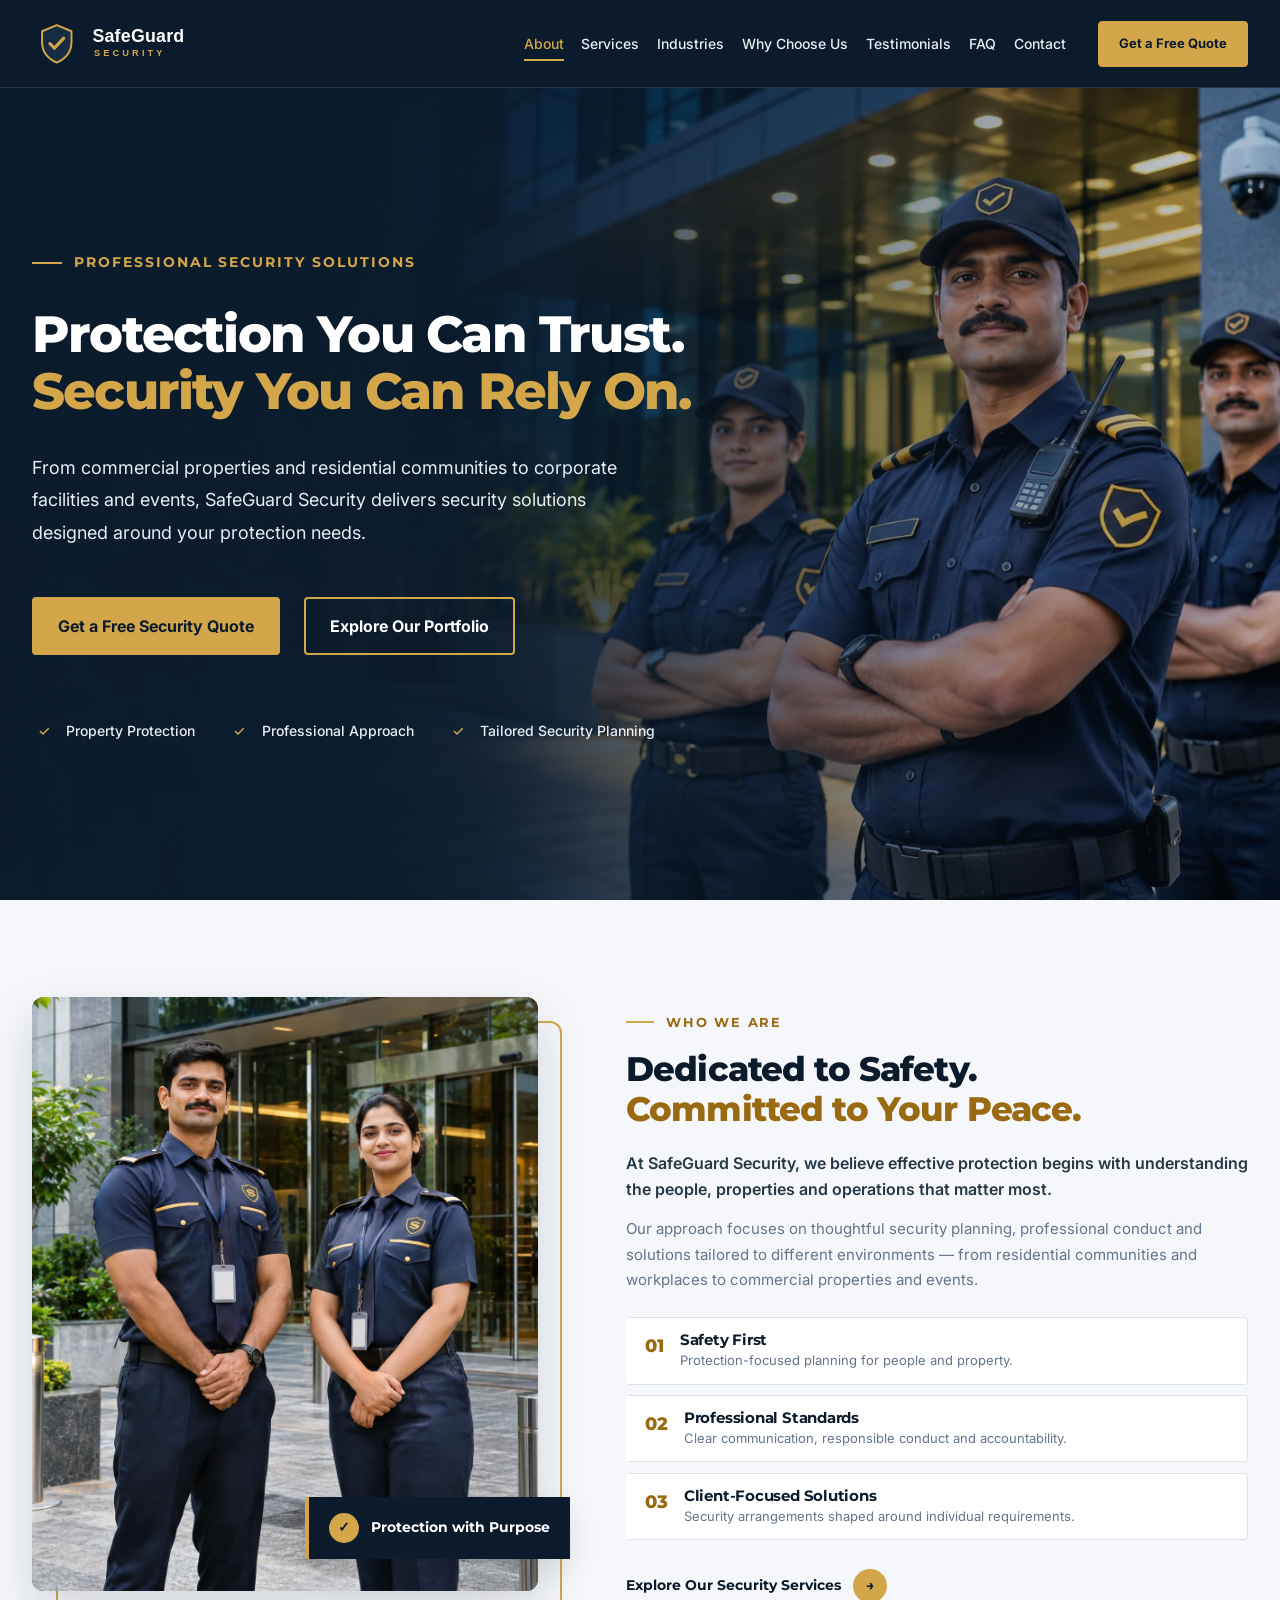
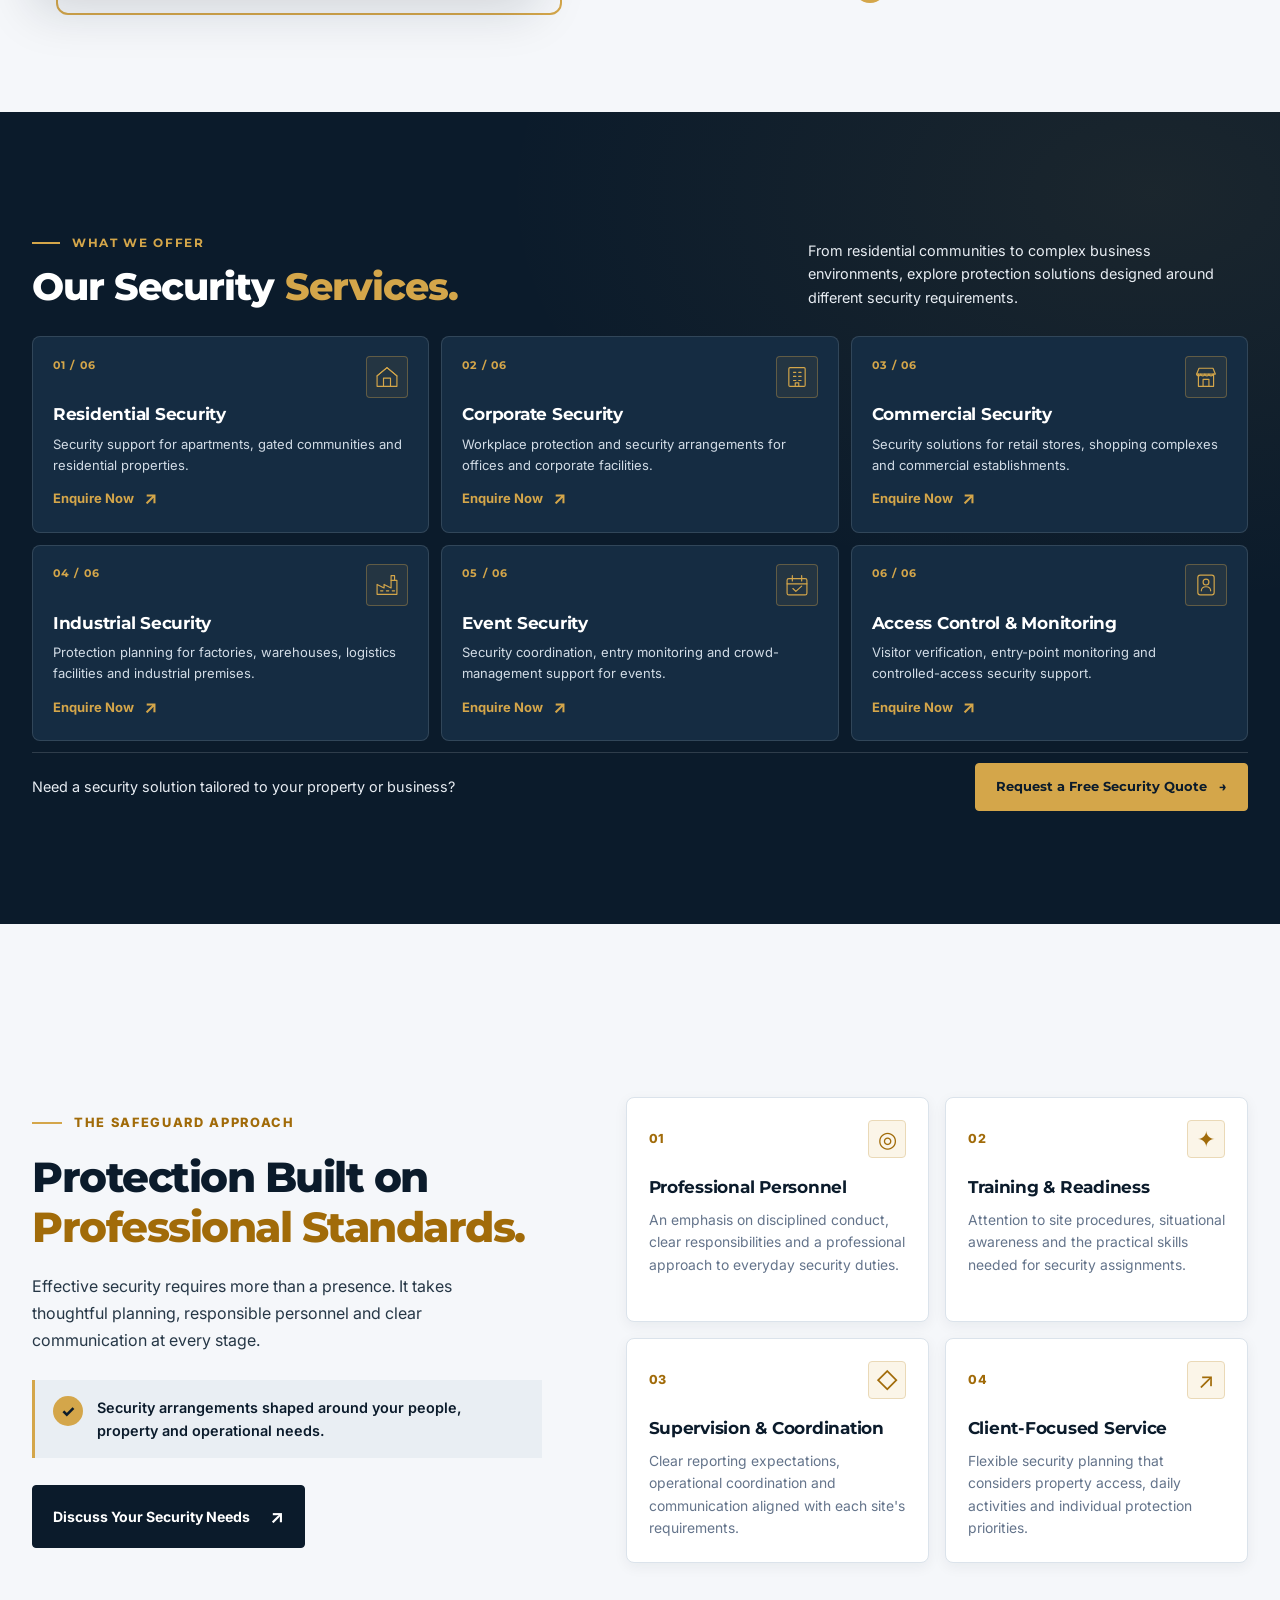
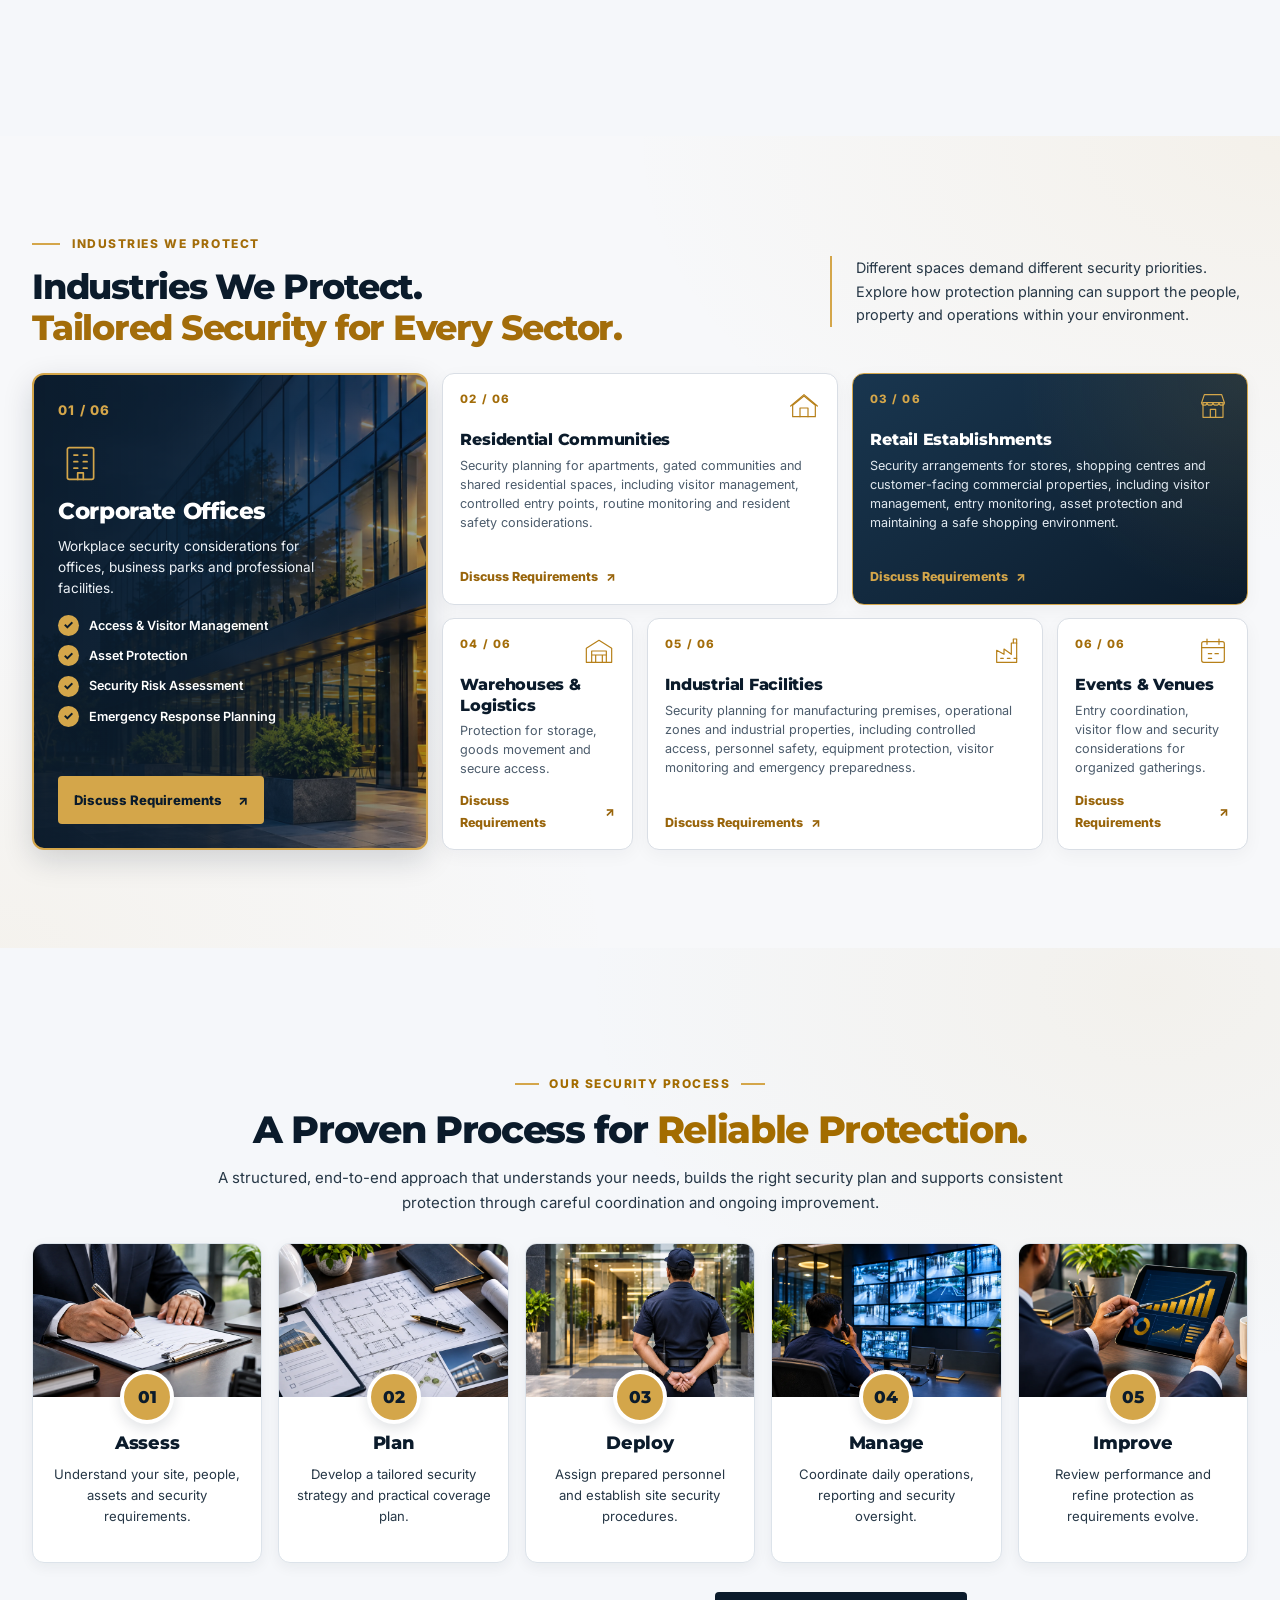
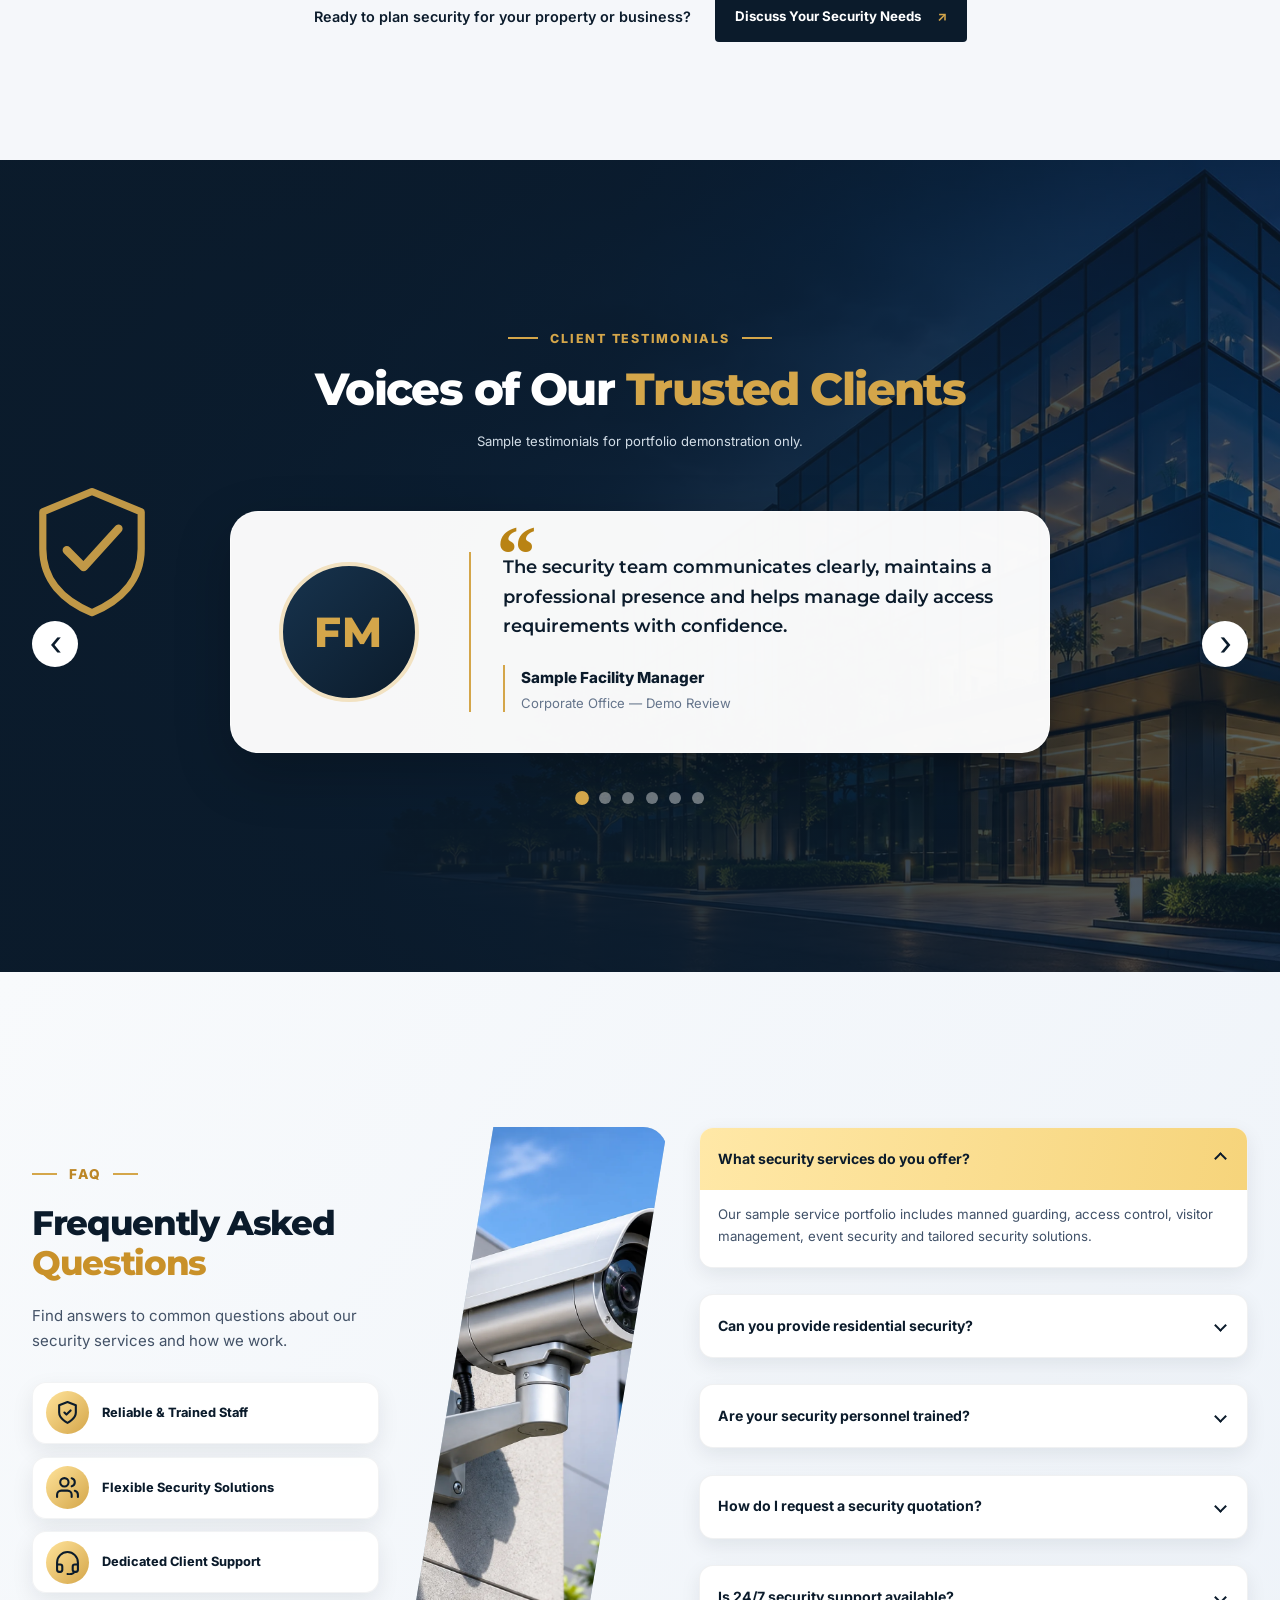
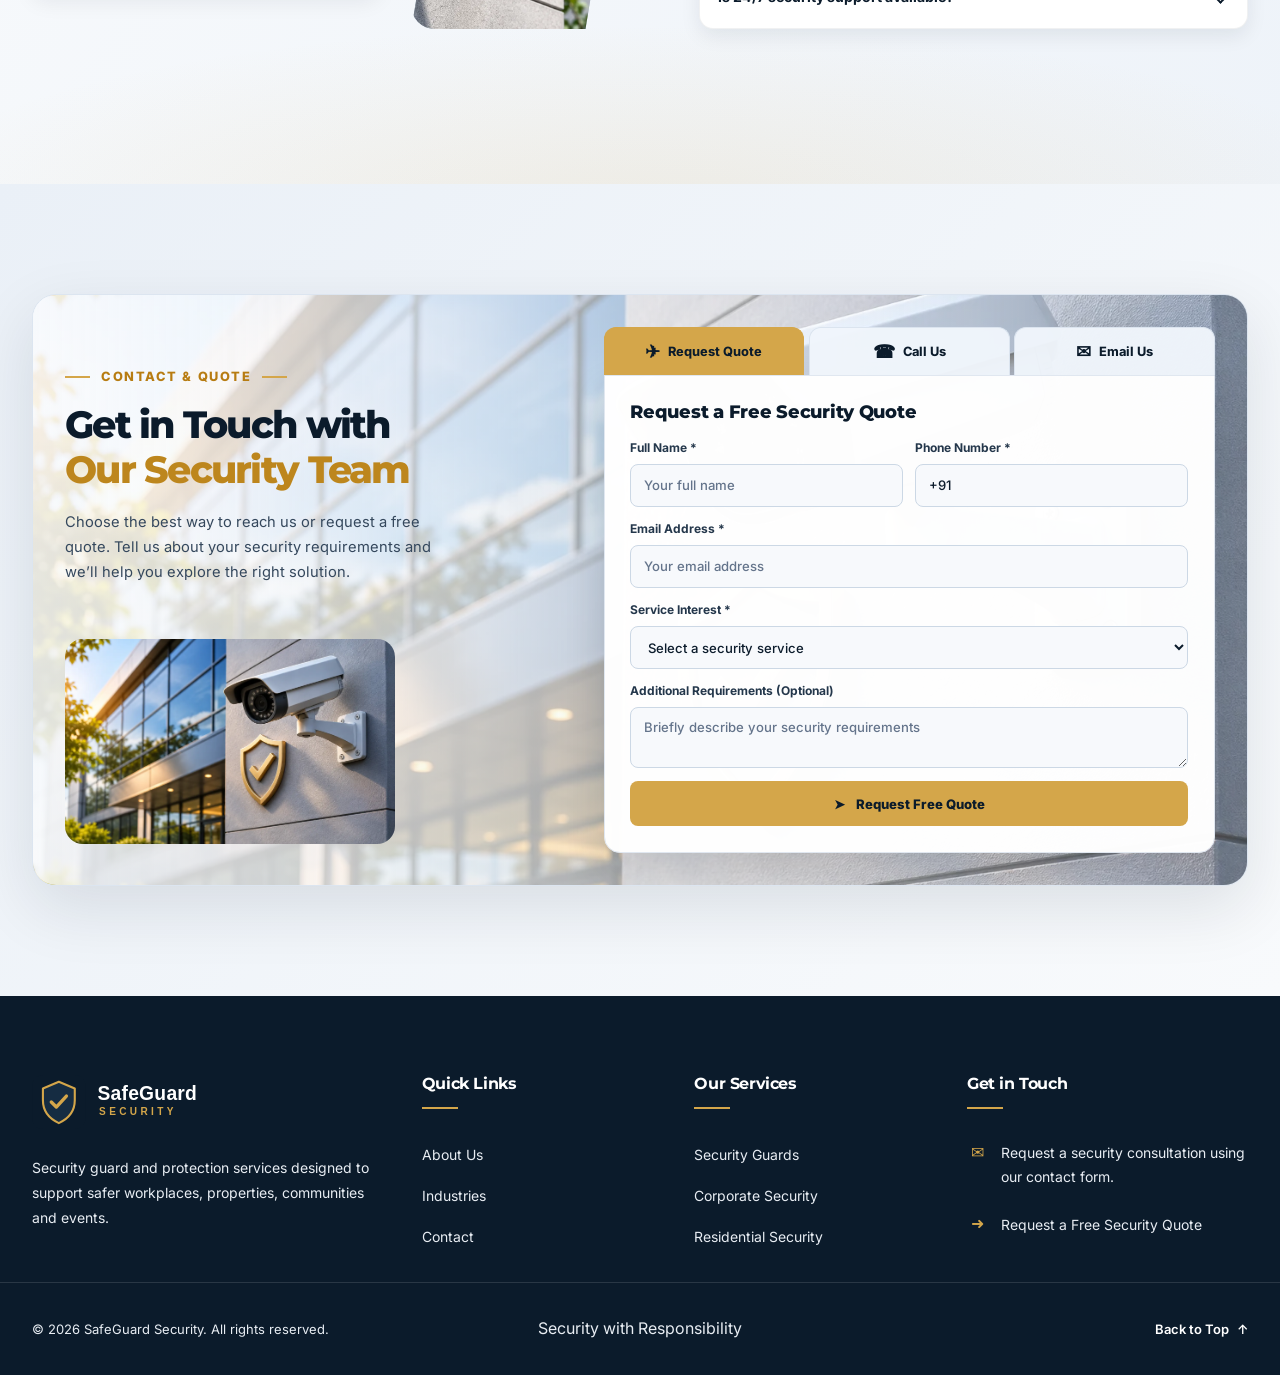
==== commit 7119a344: "Update header navigation and alignment" ====
--- a/index.html
+++ b/index.html
@@ -81,8 +81,8 @@
     <!-- Accessibility Skip Link Ended -->
 
     <!-- ==================================================
-         HEADER SECTION STARTED
-    ================================================== -->
+     HEADER SECTION STARTED
+================================================== -->
     <header class="site-header" id="site-header">
       <div class="container site-header__inner">
         <!-- Brand Logo Started -->
@@ -109,25 +109,15 @@
         >
           <ul class="site-nav__list">
             <li>
-              <a
-                class="site-nav__link is-active"
-                href="#home"
-                aria-current="location"
-              >
-                Home
-              </a>
+              <a class="site-nav__link" href="#about">About</a>
             </li>
 
             <li>
-              <a class="site-nav__link" href="#about"> About </a>
+              <a class="site-nav__link" href="#services">Services</a>
             </li>
 
             <li>
-              <a class="site-nav__link" href="#services"> Services </a>
-            </li>
-
-            <li>
-              <a class="site-nav__link" href="#industries"> Industries </a>
+              <a class="site-nav__link" href="#industries">Industries</a>
             </li>
 
             <li>
@@ -141,11 +131,11 @@
             </li>
 
             <li>
-              <a class="site-nav__link" href="#faq"> FAQ </a>
+              <a class="site-nav__link" href="#faq">FAQ</a>
             </li>
 
             <li>
-              <a class="site-nav__link" href="#contact"> Contact </a>
+              <a class="site-nav__link" href="#contact">Contact</a>
             </li>
           </ul>
         </nav>
@@ -171,8 +161,8 @@
       </div>
     </header>
     <!-- ==================================================
-         HEADER SECTION ENDED
-    ================================================== -->
+     HEADER SECTION ENDED
+================================================== -->
 
     <!-- ==================================================
          MAIN CONTENT STARTED
--- a/assets/css/header.css
+++ b/assets/css/header.css
@@ -52,15 +52,16 @@
 .site-nav {
   display: flex;
   align-items: center;
-  justify-content: center;
+  justify-content: flex-end;
   flex: 1;
   min-width: 0;
+  margin-left: auto;
 }
 
 .site-nav__list {
   display: flex;
   align-items: center;
-  justify-content: center;
+  justify-content: flex-end;
   flex-wrap: nowrap;
   gap: clamp(0.75rem, 1.4vw, 1.5rem);
   list-style: none;
--- a/assets/css/landing-page.css
+++ b/assets/css/landing-page.css
@@ -2361,66 +2361,3 @@
 /* ==================================================
    SAFEGUARD SECURITY - LANDING PAGE STYLES ENDED
 ================================================== */
-
-/* Hero Green Border Started */
-.hero {
-  outline: 3px solid #00ff00;
-  outline-offset: -3px;
-}
-/* Hero Green Border Ended */
-
-/* About Us Red Border Started */
-.about-section {
-  outline: 3px solid #ff0000;
-  outline-offset: -3px;
-}
-/* About Us Red Border Ended */
-
-/* Security Services Blue Border Started */
-.services-section {
-  outline: 3px solid #0000ff;
-  outline-offset: -3px;
-}
-/* Security Services Blue Border Ended */
-
-/* Why Choose Us Orange Border Started */
-.why-choose-us-section {
-  outline: 3px solid #ff8000;
-  outline-offset: -3px;
-}
-/* Why Choose Us Orange Border Ended */
-
-/* Industries Purple Border Started */
-.industries-section {
-  outline: 3px solid #8000ff;
-  outline-offset: -3px;
-}
-/* Industries Purple Border Ended */
-
-/* Security Process Yellow Border Started */
-.process-section {
-  outline: 3px solid #ffff00;
-  outline-offset: -3px;
-}
-/* Security Process Yellow Border Ended */
-
-/* Testimonials Cyan Border Started */
-.testimonials-section {
-  outline: 3px solid #00ffff;
-  outline-offset: -3px;
-}
-/* Testimonials Cyan Border Ended */
-
-/* FAQ Magenta Border Started */
-.faq-section {
-  outline: 3px solid #ff00ff;
-  outline-offset: -3px;
-}
-/* FAQ Magenta Border Ended */
-
-/* Contact Lime Border Started */
-.contact-section {
-  outline: 3px solid #80ff00;
-  outline-offset: -3px;
-}
-/* Contact Lime Border Ended */
